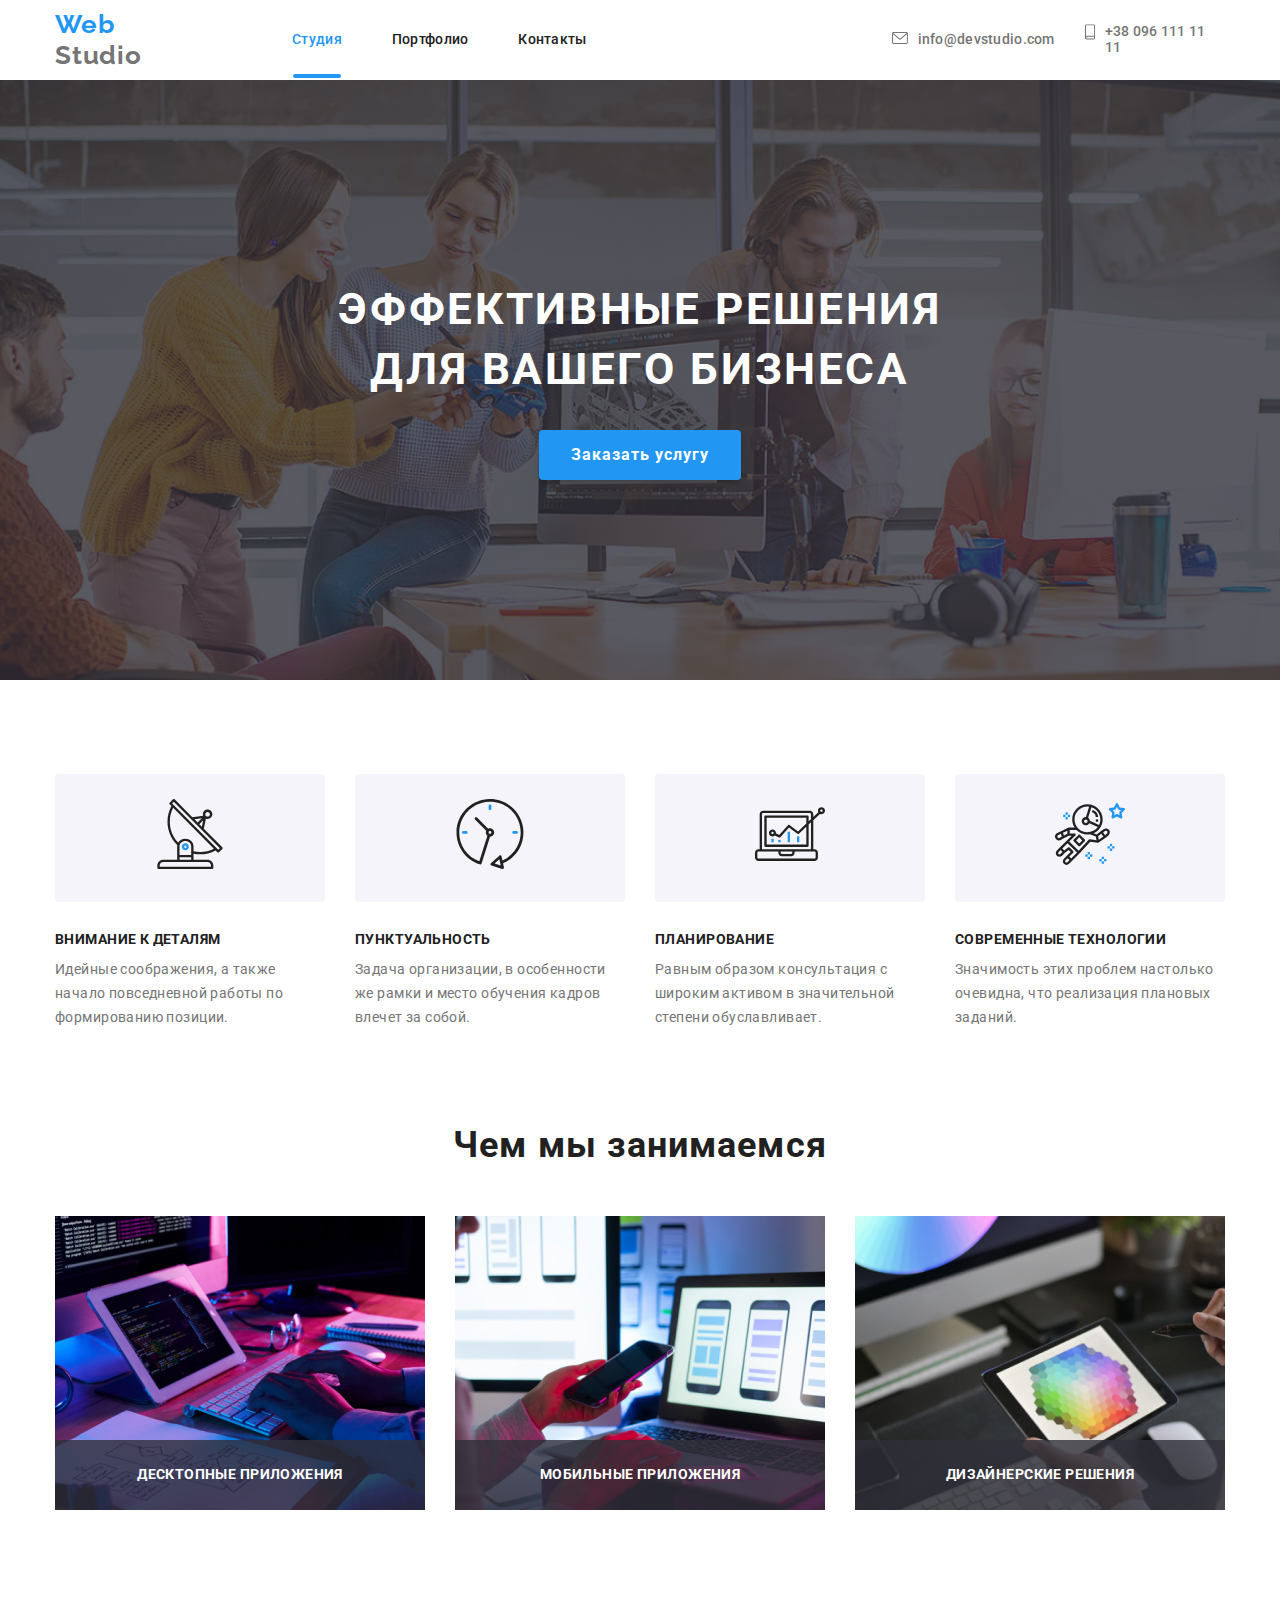
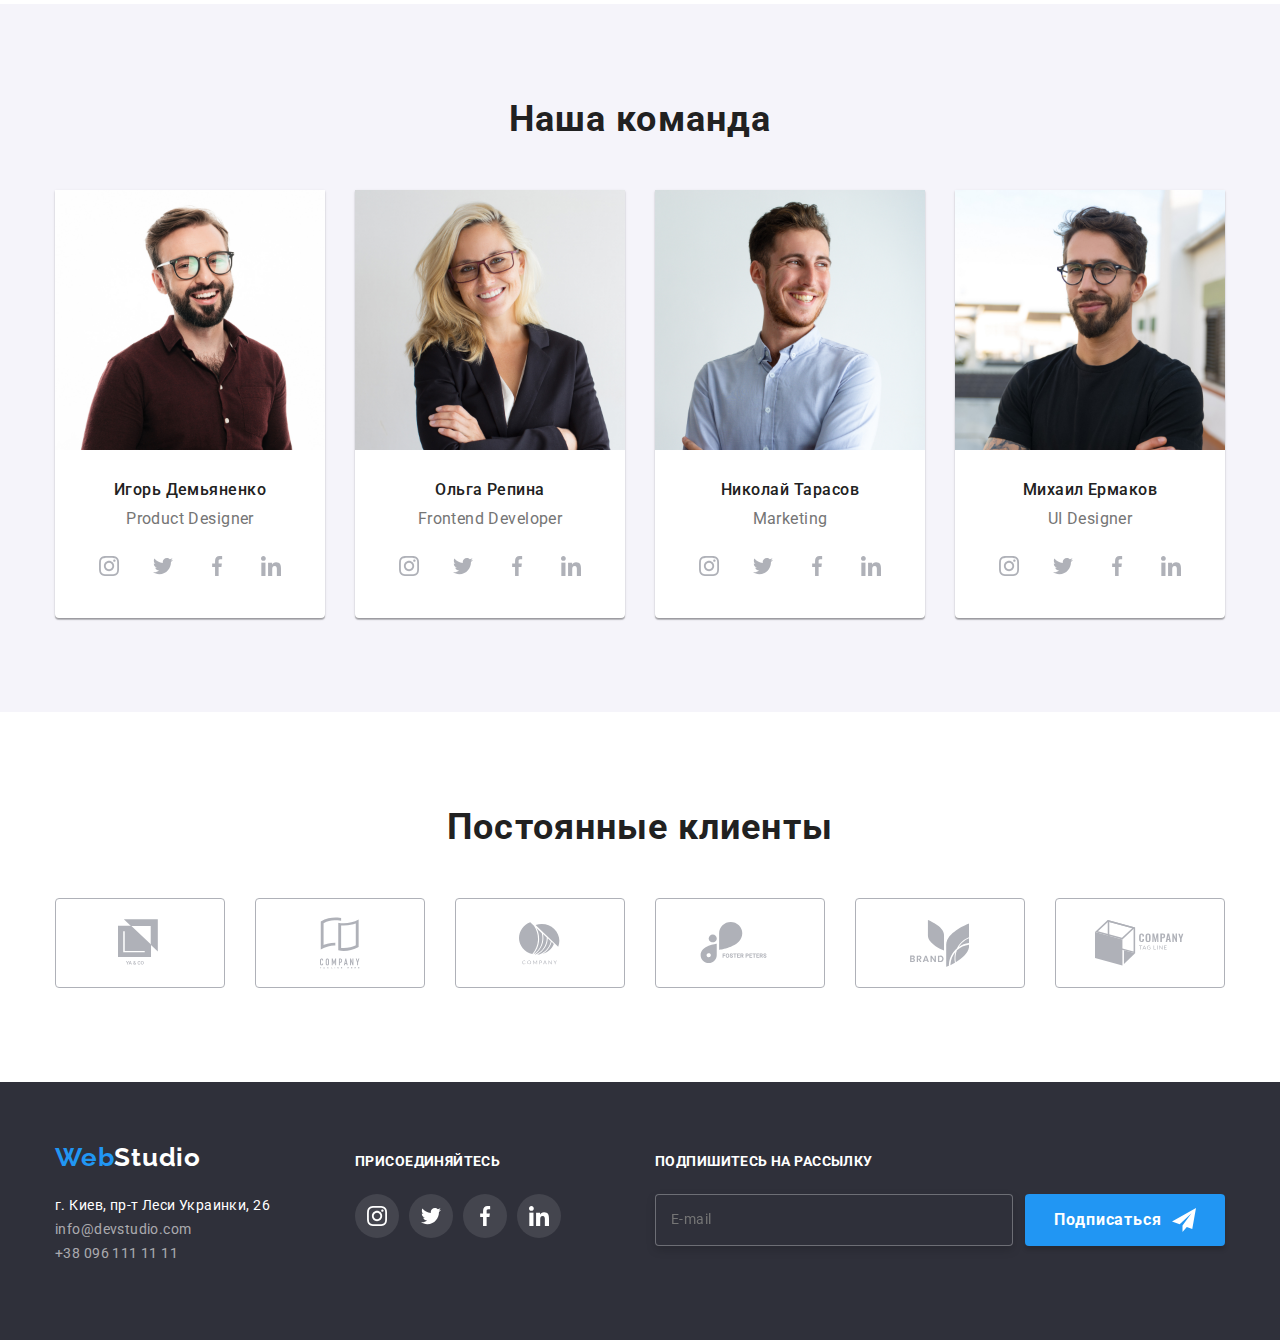
==== index.html @ d299225a "Добавляет файлы." ====
<!DOCTYPE html>
<html lang="en">
  <head>
    <meta charset="UTF-8" />
    <meta name="viewport" content="width=device-width, initial-scale=1.0" />
    <meta http-equiv="X-UA-Compatible" content="ie=edge" />
    <title>Web Studio</title>
    <link href="https://fonts.googleapis.com/css2?family=Raleway:wght@700&family=Roboto:wght@400;500;700;900&display=swap" rel="stylesheet" />
    <link rel="stylesheet" href="https://cdnjs.cloudflare.com/ajax/libs/modern-normalize/0.7.0/modern-normalize.min.css" />
    <link rel="stylesheet" href="./css/main.min.css" />
  </head>

  <body>
    <!-- Шапка сайта -->
    <header class="page-header">
      <div class="container">
        <div class="header">
         <nav class="navigation">
          <a class="logo" href="./index.html"><span class="logo-color">Web</span> Studio</a>
          <ul class="list nav">
            <li class="nav-item"><a href="./index.html" class="nav-link current">Студия</a></li>
            <li class="nav-item"><a href="./portfolio.html" class="nav-link">Портфолио</a></li>
            <li class="nav-item"><a href="#" class="nav-link">Контакты</a></li>
          </ul>
        </nav>
       
        <address class="adress-top">
        <ul class="list menu-contacts">
            <li class="contact-item">
              <a href="mailto:info@devstudio.com" class="email-link" aria-label="ссылка на почту">
                 <svg class="sprite-envelope" width="16" height="12">
                 <use href="./images/sprite_new.svg#icon-envelope_hover"></use>
                 </svg>
                info@devstudio.com
              </a>
            </li>

            <li class="contact-item">
              <a href="tel:+380961111111" class="phone-link" aria-label="телефон"> 
                 <svg class="sprite-smartphone" width="10" height="16">
                 <use href="./images/sprite_new.svg#icon-smartphone"></use>
                 </svg>
                +38 096 111 11 11</a>
            </li>
        </ul>
        </address>
        </div>
      </div>
    </header>

    <main>
    <section class="hero">
    <!-- our landmarks -->
     <div class="container hero-box">
      <div>
        <h1 class="hero-title">Эффективные решения <br />для вашего бизнеса</h1>
        
        <!--MODAL WINDOW-->
        <button class="button primary" data-modal-open>Заказать услугу</button>

      </div>
     </div>
    </section>

    <section>
      <div class="container">
        <div class="box principles">
          <h2 class="visually-hidden">Особенности</h2>
        <ul class="list list-box">
        <li class="item-box">
          <div class="cover" aria-label="внимание к деталям">            
            <svg class="sprite-antenna" width="70" height="70">
              <use href="./images/sprite_new.svg#icon-antenna1"></use>
            </svg>
          </div>
          <h3 class="principles-title">Внимание к деталям</h3>
          <p class="principles-text">Идейные соображения, а также начало повседневной работы по формированию позиции.</p>
        </li>
     
        <li class="item-box">
          <div class="cover" aria-label="пунктуальность">
            <svg class="sprite-clock" width="70" height="70">
              <use href="./images/sprite_new.svg#icon-clock1"></use>
            </svg>
          </div>
          <h3 class="principles-title">Пунктуальность</h3>
          <p class="principles-text">Задача организации, в особенности же рамки и место обучения кадров влечет за собой.</p>
        </li>
     
        <li class="item-box">
          <div class="cover" aria-label="планирование">
            <svg class="sprite-diagram" width="70" height="70">
              <use href="./images/sprite_new.svg#icon-diagram1"></use>
            </svg>
          </div>
          <h3 class="principles-title">Планирование</h3>
          <p class="principles-text">Равным образом консультация с широким активом в значительной степени обуславливает.</p>
        </li>
     
        <li class="priorities">
          <div class="cover" aria-label="технологии">
            <svg class="sprite-diagram" width="70" height="70">
              <use href="./images/sprite_new.svg#icon-astronaut1"></use>
            </svg>
          </div>
          <h3 class="principles-title">Современные технологии</h3>
          <p class="principles-text">Значимость этих проблем настолько очевидна, что реализация плановых заданий.</p>
        </li>
      </ul>
    </div>
      </div>
    </section>

    <!-- activity -->
    <section>
      <div class="container">
        <div class="box">
        <h2 class="section-title">Чем мы занимаемся</h2>
      <ul class="list list-box">
        <li class="activity-box">
          <img src="./images/desktop.jpg" width="370" alt="приложение"/>
          <div class="activity-text-box">
           <p class="activity-text">Десктопные приложения</p>
          </div>
        </li>
      
        <li class="activity-box">
          <img src="./images/mobile.jpg" width="370" alt="телефон"/>
          <div class="activity-text-box">
            <p class="activity-text">Мобильные приложения</p>
          </div>
        </li>
      
        <li class="activity-box">
          <img src="./images/monitor.jpg" width="370" alt="монитор"/>
          <div class="activity-text-box">
            <p class="activity-text">Дизайнерские решения</p>
          </div>
        </li>
      </ul>
      </div>
      </div>
      </section>
        
    <!-- our team -->
    <section class="teams">
      <div class="container">
        <div class="box">
        <h2 class="section-title">Наша команда</h2>
        <ul class="list list-box">
        <li class="item-box team-item">
          <img src="./images/ihor.jpg" width="270" alt="фото Игорь"/>
          <h3 class="team-name" lang="ru">Игорь Демьяненко</h3>
          <p class="team-position" lang="en">Product Designer</p>

        <ul class="list social-list">
            <li class="social-item">
              <a href="https://www.instagram.com/" target="_blank" rel="noopener noreferrer" aria-label="ссылка на instagram" class="social-link">
                <svg class="social-icon" width="20" height="20">
                  <use href="./images/sprite_new.svg#icon-instagram2"></use>
                </svg>
              </a>
            </li>

            <li class="social-item">
              <a href="https://twitter.com/" target="_blank" rel="noopener noreferrer" aria-label="ссылка на twitter" class="social-link">
                <svg class="social-icon" width="20" height="20">
                  <use href="./images/sprite_new.svg#icon-twitter1"></use>
                </svg>
              </a>
            </li>

            <li class="social-item">
              <a href="https://facebook.com/" target="_blank" rel="noopener noreferrer" aria-label="ссылка на facebook" class="social-link">
                <svg class="social-icon" width="20" height="20">
                  <use href="./images/sprite_new.svg#icon-facebook1"></use>
                </svg>
              </a>
            </li>

            <li class="social-item">
              <a href="https://www.linkedin.com" target="_blank" rel="noopener noreferrer" aria-label="ссылка на linkedin" class="social-link">
                <svg class="social-icon" width="20" height="20">
                  <use href="./images/sprite_new.svg#icon-linkedin1"></use>
                </svg>
                </a>
            </li>
        </ul>

        </li>
      
        <li class="item-box team-item">
          <img src="./images/olga.jpg" width="270" alt="фото Ольга"/>
          <h3 class="team-name" lang="ru">Ольга Репина</h3>
          <p class="team-position" lang="en">Frontend Developer</p>

          <ul class="list social-list">
            <li class="social-item">
              <a href="https://www.instagram.com/" target="_blank" rel="noopener noreferrer" aria-label="ссылка на instagram" class="social-link">
                <svg class="social-icon" width="20" height="20">
                  <use href="./images/sprite_new.svg#icon-instagram2"></use>
                </svg>
              </a>
            </li>

            <li class="social-item">
              <a href="https://twitter.com/" target="_blank" rel="noopener noreferrer" aria-label="ссылка на twitter" class="social-link">
                <svg class="social-icon" width="20" height="20">
                  <use href="./images/sprite_new.svg#icon-twitter1"></use>
                </svg>
              </a>
            </li>

            <li class="social-item">
              <a href="https://facebook.com/" target="_blank" rel="noopener noreferrer" aria-label="ссылка на facebook" class="social-link">
                <svg class="social-icon" width="20" height="20">
                  <use href="./images/sprite_new.svg#icon-facebook1"></use>
                </svg>
              </a>
            </li>

            <li class="social-item">
              <a href="https://www.linkedin.com" target="_blank" rel="noopener noreferrer" aria-label="ссылка на linkedin" class="social-link">
                <svg class="social-icon" width="20" height="20">
                  <use href="./images/sprite_new.svg#icon-linkedin1"></use>
                </svg>
                </a>
            </li>
        </ul>
        </li>
      
        <li class="item-box team-item">
          <img src="./images/nikola.jpg" width="270" alt="фото Николай"/>
          <h3 class="team-name" lang="ru">Николай Тарасов</h3>
          <p class="team-position" lang="en">Marketing</p>

          <ul class="list social-list">
            <li class="social-item">
              <a href="https://www.instagram.com/" target="_blank" rel="noopener noreferrer" aria-label="ссылка на instagram" class="social-link">
                <svg class="social-icon" width="20" height="20">
                  <use href="./images/sprite_new.svg#icon-instagram2"></use>
                </svg>
              </a>
            </li>

            <li class="social-item">
              <a href="https://twitter.com/" target="_blank" rel="noopener noreferrer" aria-label="ссылка на twitter" class="social-link">
                <svg class="social-icon" width="20" height="20">
                  <use href="./images/sprite_new.svg#icon-twitter1"></use>
                </svg>
              </a>
            </li>

            <li class="social-item">
              <a href="https://facebook.com/" target="_blank" rel="noopener noreferrer" aria-label="ссылка на facebook" class="social-link">
                <svg class="social-icon" width="20" height="20">
                  <use href="./images/sprite_new.svg#icon-facebook1"></use>
                </svg>
              </a>
            </li>

            <li class="social-item">
              <a href="https://www.linkedin.com" target="_blank" rel="noopener noreferrer" aria-label="ссылка на linkedin" class="social-link">
                <svg class="social-icon" width="20" height="20">
                  <use href="./images/sprite_new.svg#icon-linkedin1"></use>
                </svg>
                </a>
            </li>
        </ul>

        </li>

        <li class="item-box team-item">
          <img src="./images/mich.jpg" width="270" alt="фото Михаил"/>
          <h3 class="team-name" lang="ru">Михаил Ермаков</h3>
          <p class="team-position" lang="en">UI Designer</p>

          <ul class="list social-list">
            <li class="social-item">
              <a href="https://www.instagram.com/" target="_blank" rel="noopener noreferrer" aria-label="ссылка на instagram" class="social-link">
                <svg class="social-icon" width="20" height="20">
                  <use href="./images/sprite_new.svg#icon-instagram2"></use>
                </svg>
              </a>
            </li>

            <li class="social-item">
              <a href="https://twitter.com/" target="_blank" rel="noopener noreferrer" aria-label="ссылка на twitter" class="social-link">
                <svg class="social-icon" width="20" height="20">
                  <use href="./images/sprite_new.svg#icon-twitter1"></use>
                </svg>
              </a>
            </li>

            <li class="social-item">
              <a href="https://facebook.com/" target="_blank" rel="noopener noreferrer" aria-label="ссылка на facebook" class="social-link">
                <svg class="social-icon" width="20" height="20">
                  <use href="./images/sprite_new.svg#icon-facebook1"></use>
                </svg>
              </a>
            </li>

            <li class="social-item">
              <a href="https://www.linkedin.com" target="_blank" rel="noopener noreferrer" aria-label="ссылка на linkedin" class="social-link">
                <svg class="social-icon" width="20" height="20">
                  <use href="./images/sprite_new.svg#icon-linkedin1"></use>
                </svg>
                </a>
            </li>
        </ul>

        </li>
      </ul>
      </div>
      </div>
    </section>

    <!-- repeated customers -->
    <section>
      <div class="container">
        <div class="box">
          <h2 class="section-title">Постоянные клиенты</h2>
          <ul class="list section-customers">
            <li class="customers-item">
              <a href="#" class="customers-link" target="_blank" rel="noopener noreferrer" aria-label="ссылка на Логотип">
                <svg class="customers-icon" width="44" height="49">
                  <use href="./images/sprite_new.svg#icon-logo1"></use>
                </svg>
              </a>
            </li>
            <li class="customers-item">
              <a href="#" class="customers-link" target="_blank" rel="noopener noreferrer" aria-label="ссылка на Логотип">
                <svg class="customers-icon" width="40" height="52">
                  <use href="./images/sprite_new.svg#icon-logo2"></use>
                </svg>
              </a>
            </li>
            <li class="customers-item">
              <a href="#" class="customers-link" target="_blank" rel="noopener noreferrer" aria-label="ссылка на Логотип">
                <svg class="customers-icon" width="41" height="43">
                  <use href="./images/sprite_new.svg#icon-logo3"></use>
                </svg>
              </a>
            </li>
            <li class="customers-item">
              <a href="#"class="customers-link" target="_blank" rel="noopener noreferrer" aria-label="ссылка на Логотип">
                <svg class="customers-icon" width="80" height="42">
                  <use href="./images/sprite_new.svg#icon-logo4"></use>
                </svg>
              </a>
            </li>
            <li class="customers-item">
            <a href="#" class="customers-link" target="_blank" rel="noopener noreferrer" aria-label="ссылка на Логотип">
              <svg class="customers-icon" width="59" height="47">
                <use href="./images/sprite_new.svg#icon-logo5"></use>
              </svg>
            </a>
            </li>
            <li class="customers-item">
            <a href="#" class="customers-link" target="_blank" rel="noopener noreferrer" aria-label="ссылка на Логотип">
              <svg class="customers-icon" width="89" height="46">
                <use href="./images/sprite_new.svg#icon-logo6"></use>
              </svg>
            </a>
            </li>
      </ul>
      </div>
      </div>
    </section>
  </main>
  
    <footer class="page-footer">
        <div class="container footer-container">

          <div class="basement-one">
          <a href="./index.html">
            <p class="logo page-footer"><span class="logo-color">Web</span>Studio</p>
          </a>

          <address>
            <p class="address-text">
                г. Киев, пр-т Леси Украинки, 26<br />
                <a href="mailto:info@devstudio.com">info@devstudio.com</a><br />
                <a href="tel:+380961111111">+38 096 111 11 11</a>
            </p>
          </address>
          </div>

          <div class="basement-one">
          <b class="bold">Присоединяйтесь</b>
           <ul class="list footer-social">
           <li class="social-item">
            <a href="#" class="social-link footer-socials" target="_blank" rel="noopener noreferrer" aria-label="ссылка на instagram">
              <svg class="social-icon" width="20" height="20">
                <use href="./images/sprite_new.svg#icon-instagram2_footer"></use>
              </svg>
            </a>
           </li>
        <li class="social-item">
            <a href="#" class="social-link footer-socials" target="_blank" rel="noopener noreferrer" aria-label="ссылка на twitter">
              <svg class="social-icon" width="20" height="20">
                <use href="./images/sprite_new.svg#icon-twitter1_footer"></use>
              </svg>
            </a>
        </li>
        <li class="social-item">
            <a href="#" class="social-link footer-socials" target="_blank" rel="noopener noreferrer" aria-label="ссылка на facebook">
              <svg class="social-icon" width="20" height="20">
                <use href="./images/sprite_new.svg#icon-facebook1_footer"></use>
              </svg>
            </a>
        </li>
        <li class="social-item">
            <a href="#" class="social-link footer-socials" target="_blank" rel="noopener noreferrer" aria-label="ссылка на linkedin">
              <svg class="social-icon" width="20" height="20">
                <use href="./images/sprite_new.svg#icon-linkedin1_footer"></use>
              </svg>
            </a>
        </li>
      </ul>
        </div>

        <div class="basement-two">
            <b class="bold">Подпишитесь на рассылку</b>
            <form action="" class="footer-form">
            <input type="email" name="email" class="footer-input" placeholder="E-mail"/>

            <button type="submit" class="button primary footer-button">
              Подписаться
            </button>
          </form>
        </div>

    </div>
    </footer>

    <!--MODAL WINDOW-->
    <div class="backdrop is-hidden" data-modal>
      <div class="modal">
        <button type="" class="btn-close" data-modal-close>
          <svg class="close-icon" width="11" height="11">
            <use href="./images/sprite_new.svg#icon-close_cross"></use>
          </svg>
        </button>

        <b class="message">Оставьте свои данные, мы вам перезвоним</b>
        <form action="" class="form-box">
          <label class="form-field">
            <span class="form-label">Имя</span>
            <input type="text" class="input-box" name="name" />
              <svg class="form-icon" width="18" height="18">
                <use href="./images/sprite_new.svg#icon-person_black"></use>
              </svg>
          </label>

          <label class="form-field">
            <span class="form-label">Телефон</span>
            <input type="tel" class="input-box" name="tel" />
            <svg class="form-icon" width="18" height="18">
                <use href="./images/sprite_new.svg#icon-phone_black"></use>
              </svg>
          </label>

          <label class="form-field">
            <span class="form-label">Почта</span>
            <input type="email" class="input-box" name="email" />
              <svg class="form-icon" width="18" height="18">
                <use href="./images/sprite_new.svg#icon-email_black"></use>
              </svg>
          </label>

          <label class="form-field">
            <span class="form-label">Комментарий</span>
            <textarea name="comment" id="comment" placeholder="Введите текст" class="input-box comment" cols="30" rows="10"></textarea>
          </label>

          <label class="form-label">
            <input class="checkbox" type="checkbox" name="policy" value="policy" id="policy"/>
            <span class="checkbox-icon"></span>
            Соглашаюсь с рассылкой и принимаю
            <a href="#" class="contract">Условия договора</a>
          </label>

            <button type="submit" class="button primary btn-send">
              Отправить
            </button>

        </form>

      </div>
    </div>

    <script src="./modal.js"></script>

 </body>
</html>
---- css/main.min.css ----
*,*::before,*::after{-webkit-box-sizing:inherit;box-sizing:inherit}*{-webkit-box-sizing:border-box;box-sizing:border-box}body{font-family:Roboto,sans-serif;font-size:14px;line-height:1.714;letter-spacing:0.03em;color:#757575}a{text-decoration:none}h1,h2,h3,p{margin:0;padding:0}img{display:block}.container{width:1200px;padding-left:15px;padding-right:15px;margin-left:auto;margin-right:auto}.list{list-style:none;margin:0;padding:0}.box{padding-top:94px;padding-bottom:94px}.list-box{display:-webkit-box;display:-ms-flexbox;display:flex;-webkit-box-pack:center;-ms-flex-pack:center;justify-content:center}.item-box{width:calc((100% - 30px * 3) / 4);margin-right:30px}.item-box:last-child{margin-right:0}.section-title{margin:0;margin-bottom:50px;color:#212121;font-weight:700;font-size:36px;line-height:1.17;text-align:center;letter-spacing:0.03em}.visually-hidden{position:absolute !important;clip:rect(1px 1px 1px 1px);clip:rect(1px, 1px, 1px, 1px);padding:0 !important;border:0 !important;height:1px !important;width:1px !important;overflow:hidden}.logo{margin:0;color:#757575;font-family:Raleway,sans-serif;font-weight:700;font-size:26px;line-height:1.2;letter-spacing:0.03em}.logo-color{color:#2196F3}.header{display:-webkit-box;display:-ms-flexbox;display:flex;-webkit-box-align:center;-ms-flex-align:center;align-items:center;padding:24px 0;height:80px}.navigation{display:-webkit-box;display:-ms-flexbox;display:flex;margin-right:305px}.nav{display:-webkit-box;display:-ms-flexbox;display:flex;-webkit-box-align:center;-ms-flex-align:center;align-items:center;margin:0 0 0 85px}.nav-item{position:relative}.nav-item:not(:last-child){margin-right:50px}.contact-item:not(:last-child){margin-right:30px}.nav-link{color:#212121;font-family:Roboto,sans-serif;font-style:normal;font-weight:500;font-size:14px;line-height:1.14;letter-spacing:0.02em;-webkit-transition:color 250ms cubic-bezier(0.4, 0, 0.2, 1);transition:color 250ms cubic-bezier(0.4, 0, 0.2, 1)}.nav-link:hover,.nav-link:focus{color:#2196F3}.nav-link.current{color:#2196F3}.nav-link.current:after{content:"";display:block;height:4px;position:absolute;left:1px;right:1px;top:46px;background:#2196F3;border-radius:2px}.menu-contacts{display:-webkit-box;display:-ms-flexbox;display:flex;-webkit-box-align:center;-ms-flex-align:center;align-items:center}.email-link,.phone-link{display:-webkit-box;display:-ms-flexbox;display:flex;color:#757575;font-family:Roboto,sans-serif;font-style:normal;font-weight:500;font-size:14px;line-height:1.14;letter-spacing:0.02em;fill:#757575;-webkit-transition:color 250ms cubic-bezier(0.4, 0, 0.2, 1),fill 250ms cubic-bezier(0.4, 0, 0.2, 1);transition:color 250ms cubic-bezier(0.4, 0, 0.2, 1),fill 250ms cubic-bezier(0.4, 0, 0.2, 1)}.email-link:hover,.email-link:focus,.phone-link:hover,.phone-link:focus{color:#2196F3;fill:#2196F3}.sprite-envelope,.sprite-smartphone{margin-right:10px}.button.primary{display:inline-block;min-width:200px;padding-top:10px;padding-bottom:10px;padding-right:32px;padding-left:32px;background-color:#2196F3;border:none;-webkit-box-shadow:0px 4px 4px rgba(0,0,0,0.15);box-shadow:0px 4px 4px rgba(0,0,0,0.15);border-radius:4px;-webkit-transition:background-color 250ms cubic-bezier(0.4, 0, 0.2, 1);transition:background-color 250ms cubic-bezier(0.4, 0, 0.2, 1);color:#fff;font-family:Roboto,sans-serif;font-weight:700;font-size:16px;line-height:1.87;letter-spacing:0.06em;cursor:pointer}.button.primary:hover,.button.primary:focus{background-color:#188ce8;color:white-color}.button.footer-button{display:-webkit-inline-box;display:-ms-inline-flexbox;display:inline-flex;-webkit-box-align:center;-ms-flex-align:center;align-items:center;-webkit-box-pack:center;-ms-flex-pack:center;justify-content:center;padding-right:25px;padding-left:25px}.button.footer-button::after{content:"";width:24px;height:24px;margin-left:10px;background-image:url(../images/icon_send.svg);background-size:contain}.btn-list{display:-webkit-box;display:-ms-flexbox;display:flex;-webkit-box-pack:center;-ms-flex-pack:center;justify-content:center;margin-bottom:50px}.button.btn-portfolio{display:inline-block;min-width:73px;margin-right:8px;padding-top:6px;padding-bottom:6px;padding-right:22px;padding-left:22px;border-radius:4px;border:none;color:#212121;background-color:#F5F4FA;font-family:Roboto,sans-serif;font-weight:500;font-size:16px;line-height:1.62;cursor:pointer;-webkit-transition:background-color 250ms cubic-bezier(0.4, 0, 0.2, 1),color 250ms cubic-bezier(0.4, 0, 0.2, 1);transition:background-color 250ms cubic-bezier(0.4, 0, 0.2, 1),color 250ms cubic-bezier(0.4, 0, 0.2, 1)}.button.btn-portfolio:hover,.button.btn-portfolio:focus{color:#fff;background-color:#2196F3;-webkit-box-shadow:0px 3px 1px rgba(0,0,0,0.1),0px 1px 2px rgba(0,0,0,0.08),0px 2px 2px rgba(0,0,0,0.12);box-shadow:0px 3px 1px rgba(0,0,0,0.1),0px 1px 2px rgba(0,0,0,0.08),0px 2px 2px rgba(0,0,0,0.12);border:none}.btn-send{position:absolute;left:50%;bottom:0;-webkit-transform:translate(-50%, -80%);transform:translate(-50%, -80%)}.hero{max-width:1600px;min-height:600px;background-color:rgba(47,48,58,0.8);background-image:-webkit-gradient(linear, left top, right top, from(rgba(47,48,58,0.8)), to(rgba(47,48,58,0.8))),url(../images/header.jpg);background-image:linear-gradient(to right, rgba(47,48,58,0.8), rgba(47,48,58,0.8)),url(../images/header.jpg);background-position:center;background-size:cover;text-align:center}.hero-box{padding:200px}.hero-title{width:696px;height:120px;margin-top:0;margin-bottom:30px;margin-right:auto;margin-left:auto;font-weight:700;font-size:44px;color:#fff;line-height:1.36;text-align:center;letter-spacing:0.06em;text-transform:uppercase}.social-item:not(:last-child){margin-right:10px}.social-link{display:-webkit-inline-box;display:-ms-inline-flexbox;display:inline-flex;-webkit-box-pack:center;-ms-flex-pack:center;justify-content:center;-webkit-box-align:center;-ms-flex-align:center;align-items:center;width:44px;height:44px;border-radius:50%;fill:#afb1b8;-webkit-transition:background-color 250ms cubic-bezier(0.4, 0, 0.2, 1),fill 250ms cubic-bezier(0.4, 0, 0.2, 1);transition:background-color 250ms cubic-bezier(0.4, 0, 0.2, 1),fill 250ms cubic-bezier(0.4, 0, 0.2, 1)}.social-link:last-child{margin-right:0}.social-link:hover,.social-link:focus{fill:#fff;background-color:#2196F3}.box.principles{padding-bottom:0}.cover{padding:25px 100px;margin-bottom:30px;background-color:#F5F4FA;border-radius:4px}.principles-title{color:#212121;margin:0;margin-bottom:10px;font-size:14px;line-height:1.14;text-transform:uppercase;letter-spacing:0.03em}.principles-text{margin:0;font-size:14px;line-height:1.71;letter-spacing:0.03em}.activity-box{position:relative;width:calc((100% - 30px * 2) / 3);margin-right:30px}.activity-box:nth-child(3n){margin-right:0}.activity-text-box{position:absolute;width:100%;top:224px}.activity-text{margin-top:0px;margin-bottom:0px;padding-top:27px;padding-bottom:27px;color:#fff;background-color:rgba(47,48,58,0.8);font-weight:700;font-size:14px;line-height:1.14;text-align:center;text-transform:uppercase}.teams{background-color:#F5F4FA}.team-item{background:#fff;-webkit-box-shadow:0px 1px 3px rgba(0,0,0,0.12),0px 1px 1px rgba(0,0,0,0.14),0px 2px 1px rgba(0,0,0,0.2);box-shadow:0px 1px 3px rgba(0,0,0,0.12),0px 1px 1px rgba(0,0,0,0.14),0px 2px 1px rgba(0,0,0,0.2);border-radius:0px 0px 4px 4px;padding-bottom:30px}.team-name{margin-top:30px;margin-bottom:0;color:#212121;font-weight:500;font-size:16px;line-height:1.2;text-align:center;letter-spacing:0.03em}.team-position{margin-top:10px;margin-bottom:0;font-size:16px;line-height:1.2;text-align:center}.social-list{display:-webkit-box;display:-ms-flexbox;display:flex;-webkit-box-pack:center;-ms-flex-pack:center;justify-content:center;height:44px;margin-top:16px}.section-customers{display:-webkit-box;display:-ms-flexbox;display:flex}.customers-item{width:calc((100% - 30px * 5) / 6);margin-right:30px}.customers-item:last-child{margin-right:0}.customers-link{display:-webkit-box;display:-ms-flexbox;display:flex;-webkit-box-pack:center;-ms-flex-pack:center;justify-content:center;-webkit-box-align:center;-ms-flex-align:center;align-items:center;width:170px;height:90px;border:1px solid #afb1b8;-webkit-box-sizing:border-box;box-sizing:border-box;border-radius:4px;fill:#afb1b8;-webkit-transition:border-color 250ms cubic-bezier(0.4, 0, 0.2, 1);transition:border-color 250ms cubic-bezier(0.4, 0, 0.2, 1)}.customers-link:hover,.customers-link:focus{border-color:#2196F3}.customers-icon{fill:#afb1b8;-webkit-transition:fill 250ms cubic-bezier(0.4, 0, 0.2, 1);transition:fill 250ms cubic-bezier(0.4, 0, 0.2, 1)}.customers-link:hover .customers-icon,.customers-link:focus .customers-icon{fill:#2196F3}.page-footer{color:#fff;background-color:#2F303A}.footer-container{display:-webkit-box;display:-ms-flexbox;display:flex}.basement-one{width:calc((100% - (30px + 15px)) / 4);padding-top:60px;padding-bottom:60px;margin-right:30px}.logo.page-footer{color:#fff;margin-top:0;margin-bottom:20px}.address-text{font-family:Roboto,sans-serif;font-style:normal;font-size:14px;line-height:1.71;letter-spacing:0.03em}.address-text a{color:rgba(255,255,255,0.6);-webkit-transition:color 250ms cubic-bezier(0.4, 0, 0.2, 1);transition:color 250ms cubic-bezier(0.4, 0, 0.2, 1)}.address-text a:hover,.address-text a:focus{color:#2196F3}.basement-two{width:calc((100% - 15px) / 2);padding-top:60px;padding-bottom:94px}.bold{display:inline-block;margin-top:12px;font-weight:700;font-size:14px;line-height:1.14;text-transform:uppercase}.footer-social{display:-webkit-box;display:-ms-flexbox;display:flex;margin-top:20px}.footer-socials{background-color:rgba(255,255,255,0.1);fill:#fff}.footer-form{display:block;display:-webkit-box;display:-ms-flexbox;display:flex;margin-top:20px}.footer-input{width:358px;margin-right:12px;padding:16px 15px;background-color:#2F303A;border:1px solid rgba(255,255,255,0.3);-webkit-box-sizing:border-box;box-sizing:border-box;-webkit-filter:drop-shadow(0px 4px 4px rgba(0,0,0,0.15));filter:drop-shadow(0px 4px 4px rgba(0,0,0,0.15));border-radius:4px;outline:none;line-height:1.25;letter-spacing:0.03em;color:rgba(255,255,255,0.6);-webkit-transition:border-color 250ms cubic-bezier(0.4, 0, 0.2, 1);transition:border-color 250ms cubic-bezier(0.4, 0, 0.2, 1)}.footer-input:focus{border-color:#fff;color:#757575;background-color:#2F303A}.backdrop{position:fixed;top:0;left:0;width:100%;height:100%;background:rgba(0,0,0,0.2);-webkit-transition:opacity 250ms cubic-bezier(0.4, 0, 0.2, 1);transition:opacity 250ms cubic-bezier(0.4, 0, 0.2, 1)}.backdrop.is-hidden{opacity:0;pointer-events:none}.modal{position:absolute;top:50%;left:50%;-webkit-transform:translate(-50%, -50%);transform:translate(-50%, -50%);min-width:528px;min-height:581px;padding:40px;background-color:#fff;-webkit-box-shadow:0px 1px 3px rgba(0,0,0,0.12),0px 1px 1px rgba(0,0,0,0.14),0px 2px 1px rgba(0,0,0,0.2);box-shadow:0px 1px 3px rgba(0,0,0,0.12),0px 1px 1px rgba(0,0,0,0.14),0px 2px 1px rgba(0,0,0,0.2);border-radius:4px}.modal .btn-close{position:absolute;top:8px;right:8px;width:30px;height:30px;padding:0;padding-top:5px;-webkit-box-sizing:border-box;box-sizing:border-box;background:#fff;border:1px solid rgba(0,0,0,0.1);border-radius:50%}.close-icon{fill:#000;-webkit-transition:fill 250ms cubic-bezier(0.4, 0, 0.2, 1);transition:fill 250ms cubic-bezier(0.4, 0, 0.2, 1)}.close-icon:hover,.close-icon:focus{fill:#2196F3}.message{display:block;margin-bottom:12px;font-weight:bold;font-size:20px;line-height:1.15;text-align:center;letter-spacing:0.03em;color:#212121}.form-box{width:448px;font-size:12px;line-height:1.16;letter-spacing:0.01em;color:#757575}.form-field{position:relative;display:-webkit-box;display:-ms-flexbox;display:flex;-webkit-box-orient:vertical;-webkit-box-direction:normal;-ms-flex-direction:column;flex-direction:column;width:100%;margin-bottom:10px}.form-label{margin-bottom:4px}.input-box{padding:11px;padding-left:40px;border:1px solid rgba(33,33,33,0.2);border-radius:4px;line-height:1.16;color:#212121;-webkit-transition:outline-color 250ms cubic-bezier(0.4, 0, 0.2, 1);transition:outline-color 250ms cubic-bezier(0.4, 0, 0.2, 1)}.input-box:focus{outline-color:#2196F3}.input-box.comment{height:120px;margin-bottom:20px;resize:none;padding:16px;letter-spacing:0.01em;color:#212121}.form-icon{position:absolute;display:inline-block;top:50%;left:12px;-webkit-transition:fill 250ms cubic-bezier(0.4, 0, 0.2, 1);transition:fill 250ms cubic-bezier(0.4, 0, 0.2, 1)}.input-box:focus ~ .form-icon{fill:#2196F3}.checkbox{position:absolute;width:1px;height:1px;margin:-1px;border:0;padding:0;clip:rect(0 0 0 0);overflow:hidden}.checkbox-icon{display:inline-block;width:16px;height:15px;margin-right:7px;border:2px solid #212121;border-radius:4px;background-color:rgba(255,255,255,0);-webkit-transition-property:border, background-color;transition-property:border, background-color;-webkit-transition-duration:250ms;transition-duration:250ms;-webkit-transition-timing-function:cubic-bezier(0.4, 0, 0.2, 1);transition-timing-function:cubic-bezier(0.4, 0, 0.2, 1)}.checkbox:checked+.checkbox-icon{background-color:#2196F3;background-image:url("../images/checkbox_vector.svg");background-position:center;background-size:contain;background-repeat:no-repeat;background-origin:border-box;border-color:accent-color}.checkbox:focus ~ .checkbox-icon{border-color:#2196F3}.contract{color:#2196F3;text-decoration:underline}.btn-send{position:absolute;left:50%;bottom:0;-webkit-transform:translate(-50%, -80%);transform:translate(-50%, -80%)}
/*# sourceMappingURL=main.min.css.map */
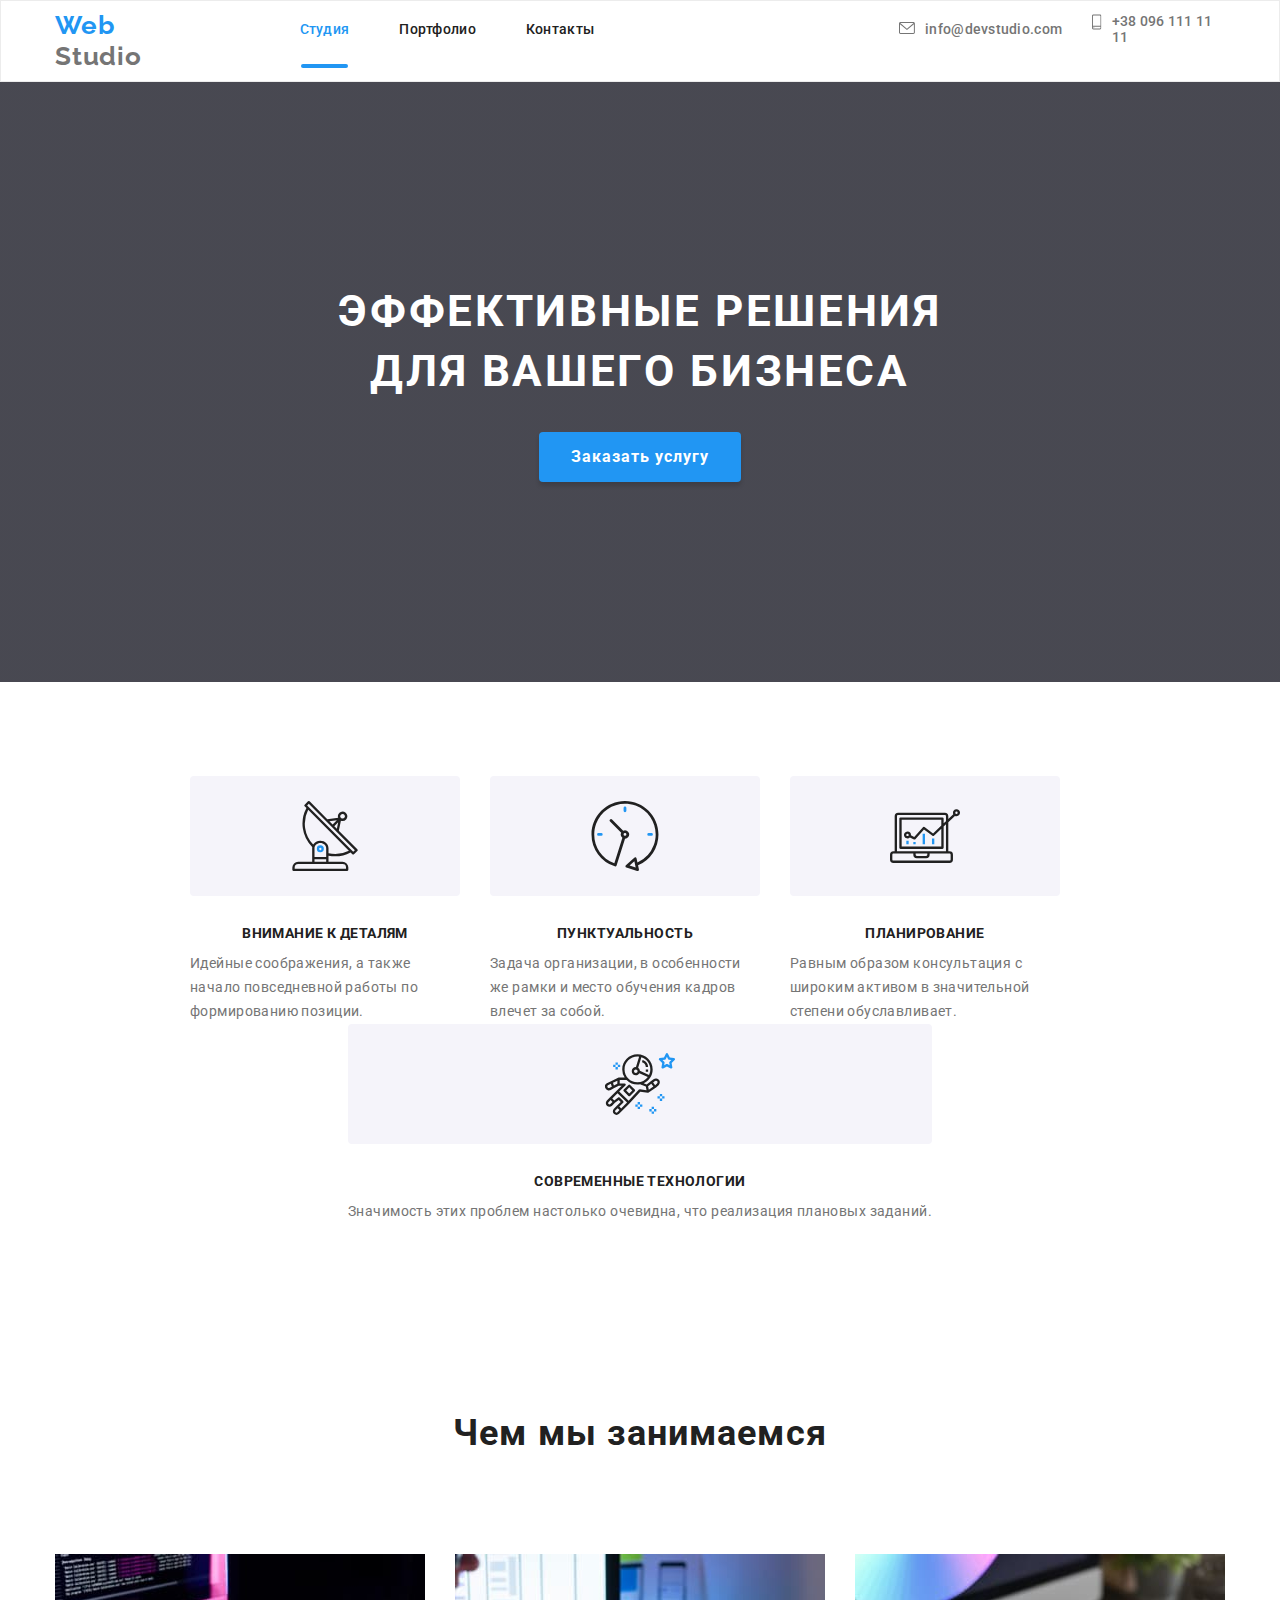
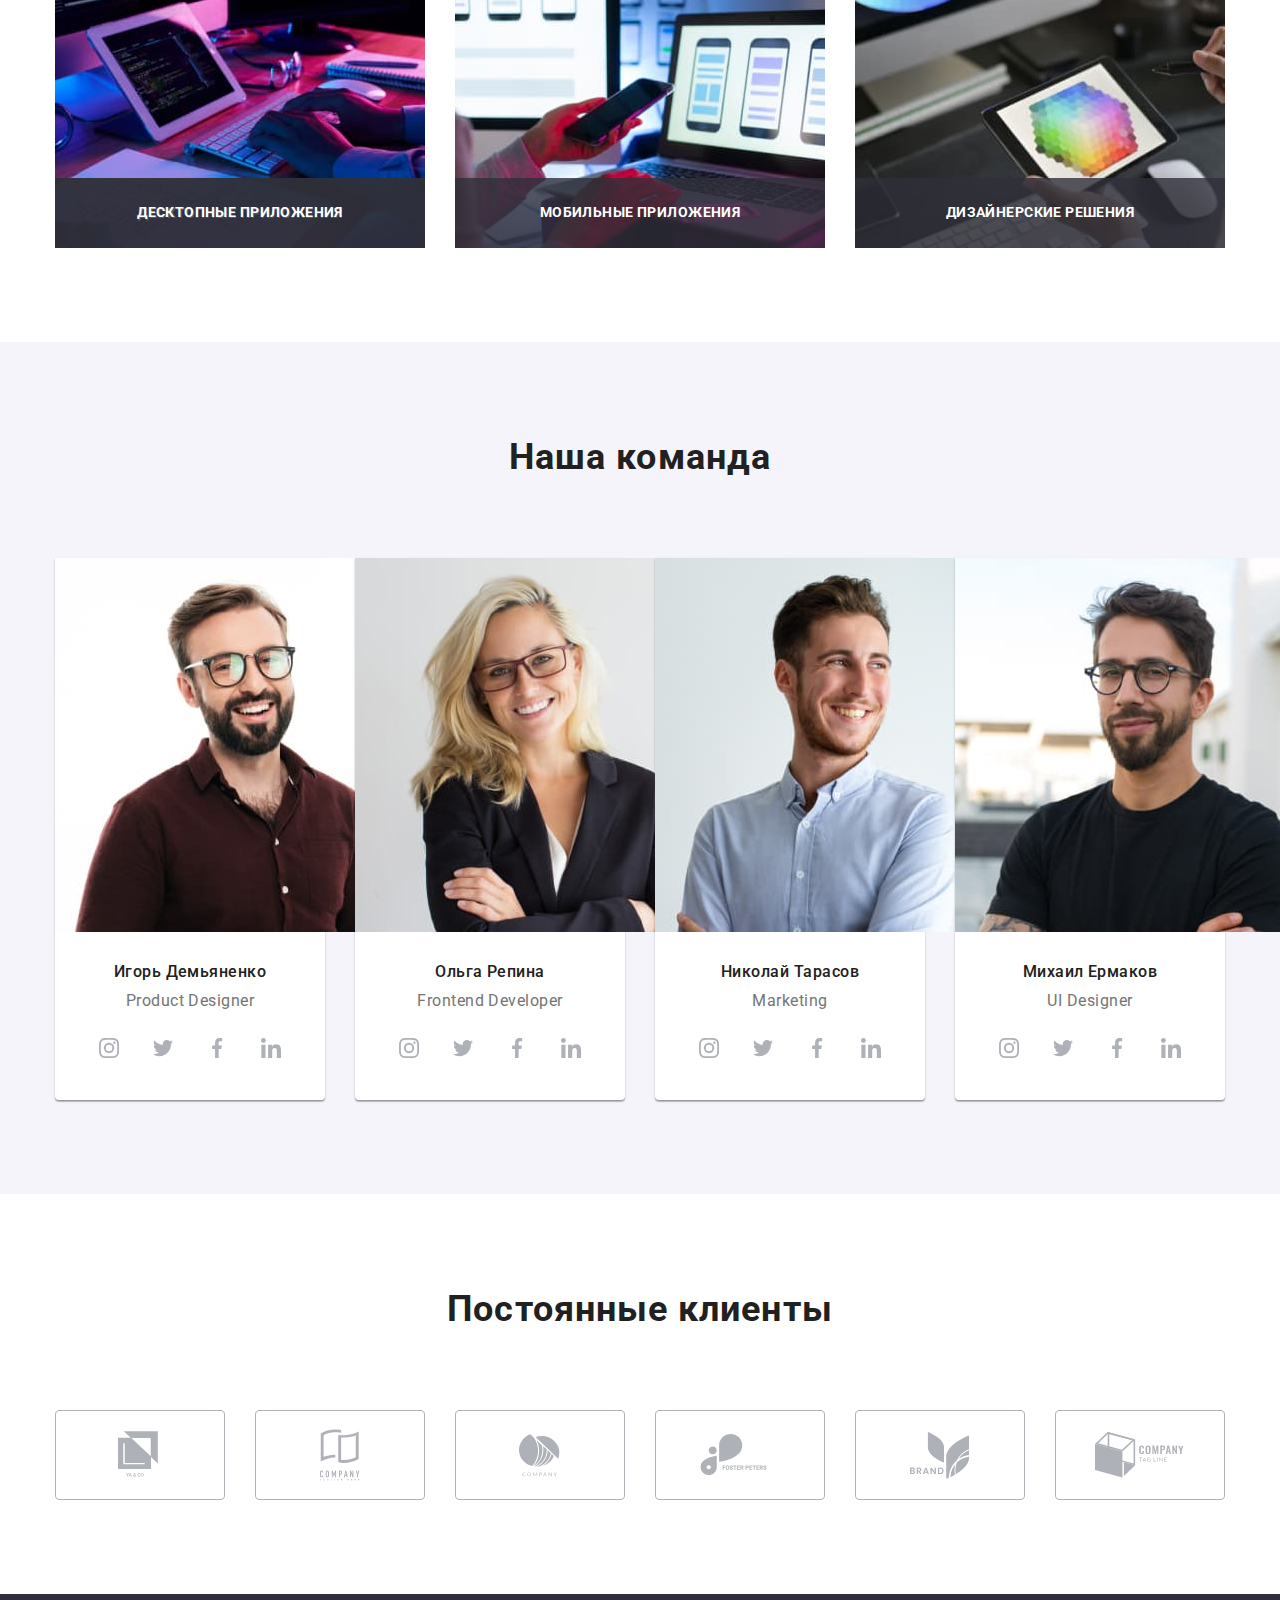
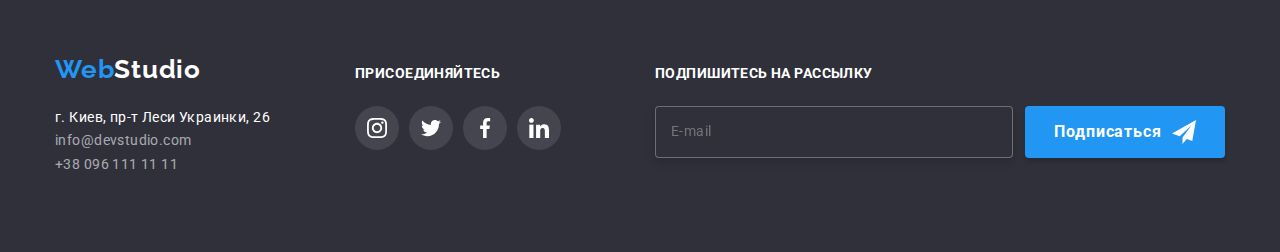
==== commit e0078c7e: "Добавляет адаптивную верстку." ====
--- a/index.html
+++ b/index.html
@@ -17,34 +17,57 @@
         <div class="header">
          <nav class="navigation">
           <a class="logo" href="./index.html"><span class="logo-color">Web</span> Studio</a>
-          <ul class="list nav">
-            <li class="nav-item"><a href="./index.html" class="nav-link current">Студия</a></li>
-            <li class="nav-item"><a href="./portfolio.html" class="nav-link">Портфолио</a></li>
-            <li class="nav-item"><a href="#" class="nav-link">Контакты</a></li>
-          </ul>
+          
+          <button
+              type="button"
+              class="menu-btn"
+              aria-label="переключатель мобильного меню"
+              aria-controls="menu-container"
+              aria-expanded="false"
+              data-menu-button
+            >
+            <svg width="40" height="40" class="close-icon">
+              <use
+                class="icon-cross"
+                href="./images/images_new/sprite-icon.svg#close_40px"
+              ></use>
+              <use
+                class="icon-menu"
+                href="./images/images_new/sprite-icon.svg#menu_40px"
+              ></use>
+            </svg>
+            </button>
+
+            <div class="menu-container" id="menu-container" data-menu>
+
+              <ul class="list nav">
+                <li class="nav-item"><a href="./index.html" class="nav-link current">Студия</a></li>
+                <li class="nav-item"><a href="./portfolio.html" class="nav-link">Портфолио</a></li>
+                <li class="nav-item"><a href="#" class="nav-link">Контакты</a></li>
+              </ul>
+               
+        
+              <ul class="list menu-contacts">
+                <li class="contact-item">
+                  <a href="mailto:info@devstudio.com" class="link-contact" aria-label="ссылка на почту">
+                    <svg class="sprite-envelope" width="16" height="12">
+                    <use href="./images/images_new/sprite-icon.svg#envelope"></use>
+                    </svg>
+                    info@devstudio.com
+                  </a>
+                </li>
+
+                <li class="contact-item">
+                  <a href="tel:+380961111111" class="link-contact" aria-label="телефон"> 
+                    <svg class="sprite-smartphone" width="10" height="16">
+                    <use href="./images/images_new/sprite-icon.svg#smartphone"></use>
+                    </svg>
+                    +38 096 111 11 11</a>
+                </li>
+              </ul>
+            </div>
         </nav>
-       
-        <address class="adress-top">
-        <ul class="list menu-contacts">
-            <li class="contact-item">
-              <a href="mailto:info@devstudio.com" class="email-link" aria-label="ссылка на почту">
-                 <svg class="sprite-envelope" width="16" height="12">
-                 <use href="./images/sprite_new.svg#icon-envelope_hover"></use>
-                 </svg>
-                info@devstudio.com
-              </a>
-            </li>
-
-            <li class="contact-item">
-              <a href="tel:+380961111111" class="phone-link" aria-label="телефон"> 
-                 <svg class="sprite-smartphone" width="10" height="16">
-                 <use href="./images/sprite_new.svg#icon-smartphone"></use>
-                 </svg>
-                +38 096 111 11 11</a>
-            </li>
-        </ul>
-        </address>
-        </div>
+       </div>
       </div>
     </header>
 
@@ -69,8 +92,8 @@
         <ul class="list list-box">
         <li class="item-box">
           <div class="cover" aria-label="внимание к деталям">            
-            <svg class="sprite-antenna" width="70" height="70">
-              <use href="./images/sprite_new.svg#icon-antenna1"></use>
+            <svg class="principles-icon" width="70" height="70">
+              <use href="./images/images_new/sprite-icon.svg#antenna"></use>
             </svg>
           </div>
           <h3 class="principles-title">Внимание к деталям</h3>
@@ -79,8 +102,8 @@
      
         <li class="item-box">
           <div class="cover" aria-label="пунктуальность">
-            <svg class="sprite-clock" width="70" height="70">
-              <use href="./images/sprite_new.svg#icon-clock1"></use>
+            <svg class="principles-icon" width="70" height="70">
+              <use href="./images/images_new/sprite-icon.svg#clock"></use>
             </svg>
           </div>
           <h3 class="principles-title">Пунктуальность</h3>
@@ -89,8 +112,8 @@
      
         <li class="item-box">
           <div class="cover" aria-label="планирование">
-            <svg class="sprite-diagram" width="70" height="70">
-              <use href="./images/sprite_new.svg#icon-diagram1"></use>
+            <svg class="principles-icon" width="70" height="70">
+              <use href="./images/images_new/sprite-icon.svg#diagram"></use>
             </svg>
           </div>
           <h3 class="principles-title">Планирование</h3>
@@ -99,8 +122,8 @@
      
         <li class="priorities">
           <div class="cover" aria-label="технологии">
-            <svg class="sprite-diagram" width="70" height="70">
-              <use href="./images/sprite_new.svg#icon-astronaut1"></use>
+            <svg class="principles-icon" width="70" height="70">
+              <use href="./images/images_new/sprite-icon.svg#astronaut"></use>
             </svg>
           </div>
           <h3 class="principles-title">Современные технологии</h3>
@@ -113,26 +136,44 @@
 
     <!-- activity -->
     <section>
-      <div class="container">
+      <div class="container activities">
         <div class="box">
         <h2 class="section-title">Чем мы занимаемся</h2>
       <ul class="list list-box">
         <li class="activity-box">
-          <img src="./images/desktop.jpg" width="370" alt="приложение"/>
+          <img
+                  src="./images/images_new/activity/leptop.jpg"
+                  srcset="./images/images_new/activity/leptop@2x.jpg 2x"
+                  alt="приложение"
+                  width="370"
+                  height="294"
+           />
           <div class="activity-text-box">
            <p class="activity-text">Десктопные приложения</p>
           </div>
         </li>
       
         <li class="activity-box">
-          <img src="./images/mobile.jpg" width="370" alt="телефон"/>
+          <img
+                  src="./images/images_new/activity/mobile.jpg"
+                  srcset="./images/images_new/activity/mobile@2x.jpg 2x"
+                  alt="телефон"
+                  width="370"
+                  height="294"
+                />
           <div class="activity-text-box">
             <p class="activity-text">Мобильные приложения</p>
           </div>
         </li>
       
         <li class="activity-box">
-          <img src="./images/monitor.jpg" width="370" alt="монитор"/>
+          <img
+          src="./images/images_new/activity/design.jpg"
+          srcset="./images/images_new/activity/design@2x.jpg 2x"
+          alt="монитор"
+          width="370"
+          height="294"
+        />
           <div class="activity-text-box">
             <p class="activity-text">Дизайнерские решения</p>
           </div>
@@ -142,6 +183,7 @@
       </div>
       </section>
         
+
     <!-- our team -->
     <section class="teams">
       <div class="container">
@@ -149,15 +191,41 @@
         <h2 class="section-title">Наша команда</h2>
         <ul class="list list-box">
         <li class="item-box team-item">
-          <img src="./images/ihor.jpg" width="270" alt="фото Игорь"/>
+          <picture>
+            <source
+              srcset="
+                ./images/images_new/team/team-phone-igor.jpg 1x,
+                ./images/images_new/team/team-phone-igor@2x.jpg 2x
+              "
+              media="(max-width: 767px)"
+            />
+            <source
+              srcset="
+                ./images/images_new/team/team-tablet-igor.jpg 1x,
+                ./images/images_new/team/team-tablet-igor@2x.jpg 2x
+              "
+              media="(min-width: 768px)"
+            />
+            <source
+              srcset="
+                ./images/images_new/team/team-desktop-igor.jpg 1x,
+                ./images/images_new/team/team-desktop-igor@2x.jpg 2x
+              "
+              media="(min-width: 1200px)"
+            />
+            <img
+              src="./images/images_new/team/team-desktop-igor.jpg"
+              alt="фото продукт дизайнера"
+            />
+           </picture>
           <h3 class="team-name" lang="ru">Игорь Демьяненко</h3>
           <p class="team-position" lang="en">Product Designer</p>
 
-        <ul class="list social-list">
+          <ul class="list social-list">
             <li class="social-item">
               <a href="https://www.instagram.com/" target="_blank" rel="noopener noreferrer" aria-label="ссылка на instagram" class="social-link">
                 <svg class="social-icon" width="20" height="20">
-                  <use href="./images/sprite_new.svg#icon-instagram2"></use>
+                  <use href="./images/images_new/sprite-icon.svg#instagram"></use>
                 </svg>
               </a>
             </li>
@@ -165,7 +233,7 @@
             <li class="social-item">
               <a href="https://twitter.com/" target="_blank" rel="noopener noreferrer" aria-label="ссылка на twitter" class="social-link">
                 <svg class="social-icon" width="20" height="20">
-                  <use href="./images/sprite_new.svg#icon-twitter1"></use>
+                  <use href="./images/images_new/sprite-icon.svg#twitter"></use>
                 </svg>
               </a>
             </li>
@@ -173,7 +241,7 @@
             <li class="social-item">
               <a href="https://facebook.com/" target="_blank" rel="noopener noreferrer" aria-label="ссылка на facebook" class="social-link">
                 <svg class="social-icon" width="20" height="20">
-                  <use href="./images/sprite_new.svg#icon-facebook1"></use>
+                  <use href="./images/images_new/sprite-icon.svg#facebook"></use>
                 </svg>
               </a>
             </li>
@@ -181,7 +249,7 @@
             <li class="social-item">
               <a href="https://www.linkedin.com" target="_blank" rel="noopener noreferrer" aria-label="ссылка на linkedin" class="social-link">
                 <svg class="social-icon" width="20" height="20">
-                  <use href="./images/sprite_new.svg#icon-linkedin1"></use>
+                  <use href="./images/images_new/sprite-icon.svg#linkedin"></use>
                 </svg>
                 </a>
             </li>
@@ -190,7 +258,33 @@
         </li>
       
         <li class="item-box team-item">
-          <img src="./images/olga.jpg" width="270" alt="фото Ольга"/>
+          <picture>
+            <source
+              srcset="
+                ./images/images_new/team/team-phone-olga.jpg 1x,
+                ./images/images_new/team/team-phone-olga@2x.jpg 2x
+              "
+              media="(max-width: 767px)"
+            />
+            <source
+              srcset="
+                ./images/images_new/team/team-tablet-olga.jpg 1x,
+                ./images/images_new/team/team-tablet-olga@2x.jpg 2x
+              "
+              media="(min-width: 768px)"
+            />
+            <source
+              srcset="
+                ./images/images_new/team/team-desktop-olga.jpg 1x,
+                ./images/images_new/team/team-desktop-olga@2x.jpg 2x
+              "
+              media="(min-width: 1200px)"
+            />
+            <img
+              src="./images/images_new/team/team-desktop-olga.jpg"
+              alt="фото Ольга"
+            />
+            </picture>
           <h3 class="team-name" lang="ru">Ольга Репина</h3>
           <p class="team-position" lang="en">Frontend Developer</p>
 
@@ -198,7 +292,7 @@
             <li class="social-item">
               <a href="https://www.instagram.com/" target="_blank" rel="noopener noreferrer" aria-label="ссылка на instagram" class="social-link">
                 <svg class="social-icon" width="20" height="20">
-                  <use href="./images/sprite_new.svg#icon-instagram2"></use>
+                  <use href="./images/images_new/sprite-icon.svg#instagram"></use>
                 </svg>
               </a>
             </li>
@@ -206,7 +300,7 @@
             <li class="social-item">
               <a href="https://twitter.com/" target="_blank" rel="noopener noreferrer" aria-label="ссылка на twitter" class="social-link">
                 <svg class="social-icon" width="20" height="20">
-                  <use href="./images/sprite_new.svg#icon-twitter1"></use>
+                  <use href="./images/images_new/sprite-icon.svg#twitter"></use>
                 </svg>
               </a>
             </li>
@@ -214,7 +308,7 @@
             <li class="social-item">
               <a href="https://facebook.com/" target="_blank" rel="noopener noreferrer" aria-label="ссылка на facebook" class="social-link">
                 <svg class="social-icon" width="20" height="20">
-                  <use href="./images/sprite_new.svg#icon-facebook1"></use>
+                  <use href="./images/images_new/sprite-icon.svg#facebook"></use>
                 </svg>
               </a>
             </li>
@@ -222,7 +316,7 @@
             <li class="social-item">
               <a href="https://www.linkedin.com" target="_blank" rel="noopener noreferrer" aria-label="ссылка на linkedin" class="social-link">
                 <svg class="social-icon" width="20" height="20">
-                  <use href="./images/sprite_new.svg#icon-linkedin1"></use>
+                  <use href="./images/images_new/sprite-icon.svg#linkedin"></use>
                 </svg>
                 </a>
             </li>
@@ -230,7 +324,33 @@
         </li>
       
         <li class="item-box team-item">
-          <img src="./images/nikola.jpg" width="270" alt="фото Николай"/>
+          <picture>
+            <source
+              srcset="
+                ./images/images_new/team/team-phone-nikolay.jpg 1x,
+                ./images/images_new/team/team-phone-nikolay@2x.jpg 2x
+              "
+              media="(max-width: 767px)"
+            />
+            <source
+              srcset="
+                ./images/images_new/team/team-tablet-nikolay.jpg 1x,
+                ./images/images_new/team/team-tablet-nikolay@2x.jpg 2x
+              "
+              media="(min-width: 768px)"
+            />
+            <source
+              srcset="
+                ./images/images_new/team/team-desktop-nikolay.jpg 1x,
+                ./images/images_new/team/team-desktop-nikolay@2x.jpg 2x
+              "
+              media="(min-width: 1200px)"
+            />
+            <img
+              src="./images/images_new/team/team-desktop-nikolay.jpg"
+              alt="фото Николай"
+            />
+          </picture>
           <h3 class="team-name" lang="ru">Николай Тарасов</h3>
           <p class="team-position" lang="en">Marketing</p>
 
@@ -238,7 +358,7 @@
             <li class="social-item">
               <a href="https://www.instagram.com/" target="_blank" rel="noopener noreferrer" aria-label="ссылка на instagram" class="social-link">
                 <svg class="social-icon" width="20" height="20">
-                  <use href="./images/sprite_new.svg#icon-instagram2"></use>
+                  <use href="./images/images_new/sprite-icon.svg#instagram"></use>
                 </svg>
               </a>
             </li>
@@ -246,7 +366,7 @@
             <li class="social-item">
               <a href="https://twitter.com/" target="_blank" rel="noopener noreferrer" aria-label="ссылка на twitter" class="social-link">
                 <svg class="social-icon" width="20" height="20">
-                  <use href="./images/sprite_new.svg#icon-twitter1"></use>
+                  <use href="./images/images_new/sprite-icon.svg#twitter"></use>
                 </svg>
               </a>
             </li>
@@ -254,7 +374,7 @@
             <li class="social-item">
               <a href="https://facebook.com/" target="_blank" rel="noopener noreferrer" aria-label="ссылка на facebook" class="social-link">
                 <svg class="social-icon" width="20" height="20">
-                  <use href="./images/sprite_new.svg#icon-facebook1"></use>
+                  <use href="./images/images_new/sprite-icon.svg#facebook"></use>
                 </svg>
               </a>
             </li>
@@ -262,7 +382,7 @@
             <li class="social-item">
               <a href="https://www.linkedin.com" target="_blank" rel="noopener noreferrer" aria-label="ссылка на linkedin" class="social-link">
                 <svg class="social-icon" width="20" height="20">
-                  <use href="./images/sprite_new.svg#icon-linkedin1"></use>
+                  <use href="./images/images_new/sprite-icon.svg#linkedin"></use>
                 </svg>
                 </a>
             </li>
@@ -271,7 +391,33 @@
         </li>
 
         <li class="item-box team-item">
-          <img src="./images/mich.jpg" width="270" alt="фото Михаил"/>
+          <picture>
+            <source
+              srcset="
+                ./images/images_new/team/team-phone-mikhail.jpg 1x,
+                ./images/images_new/team/team-phone-mikhail@2x.jpg 2x
+              "
+              media="(max-width: 767px)"
+            />
+            <source
+              srcset="
+                ./images/images_new/team/team-tablet-mikhail.jpg 1x,
+                ./images/images_new/team/team-tablet-mikhail@2x.jpg 2x
+              "
+              media="(min-width: 768px)"
+            />
+            <source
+              srcset="
+                ./images/images_new/team/team-desktop-mikhail.jpg 1x,
+                ./images/images_new/team/team-desktop-mikhail@2x.jpg 2x
+              "
+              media="(min-width: 1200px)"
+            />
+            <img
+              src="./images/images_new/team/team-desktop-mikhail.jpg"
+              alt="фото Михаил"
+            />
+          </picture>
           <h3 class="team-name" lang="ru">Михаил Ермаков</h3>
           <p class="team-position" lang="en">UI Designer</p>
 
@@ -279,7 +425,7 @@
             <li class="social-item">
               <a href="https://www.instagram.com/" target="_blank" rel="noopener noreferrer" aria-label="ссылка на instagram" class="social-link">
                 <svg class="social-icon" width="20" height="20">
-                  <use href="./images/sprite_new.svg#icon-instagram2"></use>
+                  <use href="./images/images_new/sprite-icon.svg#instagram"></use>
                 </svg>
               </a>
             </li>
@@ -287,7 +433,7 @@
             <li class="social-item">
               <a href="https://twitter.com/" target="_blank" rel="noopener noreferrer" aria-label="ссылка на twitter" class="social-link">
                 <svg class="social-icon" width="20" height="20">
-                  <use href="./images/sprite_new.svg#icon-twitter1"></use>
+                  <use href="./images/images_new/sprite-icon.svg#twitter"></use>
                 </svg>
               </a>
             </li>
@@ -295,7 +441,7 @@
             <li class="social-item">
               <a href="https://facebook.com/" target="_blank" rel="noopener noreferrer" aria-label="ссылка на facebook" class="social-link">
                 <svg class="social-icon" width="20" height="20">
-                  <use href="./images/sprite_new.svg#icon-facebook1"></use>
+                  <use href="./images/images_new/sprite-icon.svg#facebook"></use>
                 </svg>
               </a>
             </li>
@@ -303,7 +449,7 @@
             <li class="social-item">
               <a href="https://www.linkedin.com" target="_blank" rel="noopener noreferrer" aria-label="ссылка на linkedin" class="social-link">
                 <svg class="social-icon" width="20" height="20">
-                  <use href="./images/sprite_new.svg#icon-linkedin1"></use>
+                  <use href="./images/images_new/sprite-icon.svg#linkedin"></use>
                 </svg>
                 </a>
             </li>
@@ -476,7 +622,7 @@
 
           <label class="form-label">
             <input class="checkbox" type="checkbox" name="policy" value="policy" id="policy"/>
-            <span class="checkbox-icon"></span>
+            <span class="checkbox-icon accept"></span>
             Соглашаюсь с рассылкой и принимаю
             <a href="#" class="contract">Условия договора</a>
           </label>
--- a/css/main.min.css
+++ b/css/main.min.css
@@ -1,2 +1,2 @@
-*,*::before,*::after{-webkit-box-sizing:inherit;box-sizing:inherit}*{-webkit-box-sizing:border-box;box-sizing:border-box}body{font-family:Roboto,sans-serif;font-size:14px;line-height:1.714;letter-spacing:0.03em;color:#757575}a{text-decoration:none}h1,h2,h3,p{margin:0;padding:0}img{display:block}.container{width:1200px;padding-left:15px;padding-right:15px;margin-left:auto;margin-right:auto}.list{list-style:none;margin:0;padding:0}.box{padding-top:94px;padding-bottom:94px}.list-box{display:-webkit-box;display:-ms-flexbox;display:flex;-webkit-box-pack:center;-ms-flex-pack:center;justify-content:center}.item-box{width:calc((100% - 30px * 3) / 4);margin-right:30px}.item-box:last-child{margin-right:0}.section-title{margin:0;margin-bottom:50px;color:#212121;font-weight:700;font-size:36px;line-height:1.17;text-align:center;letter-spacing:0.03em}.visually-hidden{position:absolute !important;clip:rect(1px 1px 1px 1px);clip:rect(1px, 1px, 1px, 1px);padding:0 !important;border:0 !important;height:1px !important;width:1px !important;overflow:hidden}.logo{margin:0;color:#757575;font-family:Raleway,sans-serif;font-weight:700;font-size:26px;line-height:1.2;letter-spacing:0.03em}.logo-color{color:#2196F3}.header{display:-webkit-box;display:-ms-flexbox;display:flex;-webkit-box-align:center;-ms-flex-align:center;align-items:center;padding:24px 0;height:80px}.navigation{display:-webkit-box;display:-ms-flexbox;display:flex;margin-right:305px}.nav{display:-webkit-box;display:-ms-flexbox;display:flex;-webkit-box-align:center;-ms-flex-align:center;align-items:center;margin:0 0 0 85px}.nav-item{position:relative}.nav-item:not(:last-child){margin-right:50px}.contact-item:not(:last-child){margin-right:30px}.nav-link{color:#212121;font-family:Roboto,sans-serif;font-style:normal;font-weight:500;font-size:14px;line-height:1.14;letter-spacing:0.02em;-webkit-transition:color 250ms cubic-bezier(0.4, 0, 0.2, 1);transition:color 250ms cubic-bezier(0.4, 0, 0.2, 1)}.nav-link:hover,.nav-link:focus{color:#2196F3}.nav-link.current{color:#2196F3}.nav-link.current:after{content:"";display:block;height:4px;position:absolute;left:1px;right:1px;top:46px;background:#2196F3;border-radius:2px}.menu-contacts{display:-webkit-box;display:-ms-flexbox;display:flex;-webkit-box-align:center;-ms-flex-align:center;align-items:center}.email-link,.phone-link{display:-webkit-box;display:-ms-flexbox;display:flex;color:#757575;font-family:Roboto,sans-serif;font-style:normal;font-weight:500;font-size:14px;line-height:1.14;letter-spacing:0.02em;fill:#757575;-webkit-transition:color 250ms cubic-bezier(0.4, 0, 0.2, 1),fill 250ms cubic-bezier(0.4, 0, 0.2, 1);transition:color 250ms cubic-bezier(0.4, 0, 0.2, 1),fill 250ms cubic-bezier(0.4, 0, 0.2, 1)}.email-link:hover,.email-link:focus,.phone-link:hover,.phone-link:focus{color:#2196F3;fill:#2196F3}.sprite-envelope,.sprite-smartphone{margin-right:10px}.button.primary{display:inline-block;min-width:200px;padding-top:10px;padding-bottom:10px;padding-right:32px;padding-left:32px;background-color:#2196F3;border:none;-webkit-box-shadow:0px 4px 4px rgba(0,0,0,0.15);box-shadow:0px 4px 4px rgba(0,0,0,0.15);border-radius:4px;-webkit-transition:background-color 250ms cubic-bezier(0.4, 0, 0.2, 1);transition:background-color 250ms cubic-bezier(0.4, 0, 0.2, 1);color:#fff;font-family:Roboto,sans-serif;font-weight:700;font-size:16px;line-height:1.87;letter-spacing:0.06em;cursor:pointer}.button.primary:hover,.button.primary:focus{background-color:#188ce8;color:white-color}.button.footer-button{display:-webkit-inline-box;display:-ms-inline-flexbox;display:inline-flex;-webkit-box-align:center;-ms-flex-align:center;align-items:center;-webkit-box-pack:center;-ms-flex-pack:center;justify-content:center;padding-right:25px;padding-left:25px}.button.footer-button::after{content:"";width:24px;height:24px;margin-left:10px;background-image:url(../images/icon_send.svg);background-size:contain}.btn-list{display:-webkit-box;display:-ms-flexbox;display:flex;-webkit-box-pack:center;-ms-flex-pack:center;justify-content:center;margin-bottom:50px}.button.btn-portfolio{display:inline-block;min-width:73px;margin-right:8px;padding-top:6px;padding-bottom:6px;padding-right:22px;padding-left:22px;border-radius:4px;border:none;color:#212121;background-color:#F5F4FA;font-family:Roboto,sans-serif;font-weight:500;font-size:16px;line-height:1.62;cursor:pointer;-webkit-transition:background-color 250ms cubic-bezier(0.4, 0, 0.2, 1),color 250ms cubic-bezier(0.4, 0, 0.2, 1);transition:background-color 250ms cubic-bezier(0.4, 0, 0.2, 1),color 250ms cubic-bezier(0.4, 0, 0.2, 1)}.button.btn-portfolio:hover,.button.btn-portfolio:focus{color:#fff;background-color:#2196F3;-webkit-box-shadow:0px 3px 1px rgba(0,0,0,0.1),0px 1px 2px rgba(0,0,0,0.08),0px 2px 2px rgba(0,0,0,0.12);box-shadow:0px 3px 1px rgba(0,0,0,0.1),0px 1px 2px rgba(0,0,0,0.08),0px 2px 2px rgba(0,0,0,0.12);border:none}.btn-send{position:absolute;left:50%;bottom:0;-webkit-transform:translate(-50%, -80%);transform:translate(-50%, -80%)}.hero{max-width:1600px;min-height:600px;background-color:rgba(47,48,58,0.8);background-image:-webkit-gradient(linear, left top, right top, from(rgba(47,48,58,0.8)), to(rgba(47,48,58,0.8))),url(../images/header.jpg);background-image:linear-gradient(to right, rgba(47,48,58,0.8), rgba(47,48,58,0.8)),url(../images/header.jpg);background-position:center;background-size:cover;text-align:center}.hero-box{padding:200px}.hero-title{width:696px;height:120px;margin-top:0;margin-bottom:30px;margin-right:auto;margin-left:auto;font-weight:700;font-size:44px;color:#fff;line-height:1.36;text-align:center;letter-spacing:0.06em;text-transform:uppercase}.social-item:not(:last-child){margin-right:10px}.social-link{display:-webkit-inline-box;display:-ms-inline-flexbox;display:inline-flex;-webkit-box-pack:center;-ms-flex-pack:center;justify-content:center;-webkit-box-align:center;-ms-flex-align:center;align-items:center;width:44px;height:44px;border-radius:50%;fill:#afb1b8;-webkit-transition:background-color 250ms cubic-bezier(0.4, 0, 0.2, 1),fill 250ms cubic-bezier(0.4, 0, 0.2, 1);transition:background-color 250ms cubic-bezier(0.4, 0, 0.2, 1),fill 250ms cubic-bezier(0.4, 0, 0.2, 1)}.social-link:last-child{margin-right:0}.social-link:hover,.social-link:focus{fill:#fff;background-color:#2196F3}.box.principles{padding-bottom:0}.cover{padding:25px 100px;margin-bottom:30px;background-color:#F5F4FA;border-radius:4px}.principles-title{color:#212121;margin:0;margin-bottom:10px;font-size:14px;line-height:1.14;text-transform:uppercase;letter-spacing:0.03em}.principles-text{margin:0;font-size:14px;line-height:1.71;letter-spacing:0.03em}.activity-box{position:relative;width:calc((100% - 30px * 2) / 3);margin-right:30px}.activity-box:nth-child(3n){margin-right:0}.activity-text-box{position:absolute;width:100%;top:224px}.activity-text{margin-top:0px;margin-bottom:0px;padding-top:27px;padding-bottom:27px;color:#fff;background-color:rgba(47,48,58,0.8);font-weight:700;font-size:14px;line-height:1.14;text-align:center;text-transform:uppercase}.teams{background-color:#F5F4FA}.team-item{background:#fff;-webkit-box-shadow:0px 1px 3px rgba(0,0,0,0.12),0px 1px 1px rgba(0,0,0,0.14),0px 2px 1px rgba(0,0,0,0.2);box-shadow:0px 1px 3px rgba(0,0,0,0.12),0px 1px 1px rgba(0,0,0,0.14),0px 2px 1px rgba(0,0,0,0.2);border-radius:0px 0px 4px 4px;padding-bottom:30px}.team-name{margin-top:30px;margin-bottom:0;color:#212121;font-weight:500;font-size:16px;line-height:1.2;text-align:center;letter-spacing:0.03em}.team-position{margin-top:10px;margin-bottom:0;font-size:16px;line-height:1.2;text-align:center}.social-list{display:-webkit-box;display:-ms-flexbox;display:flex;-webkit-box-pack:center;-ms-flex-pack:center;justify-content:center;height:44px;margin-top:16px}.section-customers{display:-webkit-box;display:-ms-flexbox;display:flex}.customers-item{width:calc((100% - 30px * 5) / 6);margin-right:30px}.customers-item:last-child{margin-right:0}.customers-link{display:-webkit-box;display:-ms-flexbox;display:flex;-webkit-box-pack:center;-ms-flex-pack:center;justify-content:center;-webkit-box-align:center;-ms-flex-align:center;align-items:center;width:170px;height:90px;border:1px solid #afb1b8;-webkit-box-sizing:border-box;box-sizing:border-box;border-radius:4px;fill:#afb1b8;-webkit-transition:border-color 250ms cubic-bezier(0.4, 0, 0.2, 1);transition:border-color 250ms cubic-bezier(0.4, 0, 0.2, 1)}.customers-link:hover,.customers-link:focus{border-color:#2196F3}.customers-icon{fill:#afb1b8;-webkit-transition:fill 250ms cubic-bezier(0.4, 0, 0.2, 1);transition:fill 250ms cubic-bezier(0.4, 0, 0.2, 1)}.customers-link:hover .customers-icon,.customers-link:focus .customers-icon{fill:#2196F3}.page-footer{color:#fff;background-color:#2F303A}.footer-container{display:-webkit-box;display:-ms-flexbox;display:flex}.basement-one{width:calc((100% - (30px + 15px)) / 4);padding-top:60px;padding-bottom:60px;margin-right:30px}.logo.page-footer{color:#fff;margin-top:0;margin-bottom:20px}.address-text{font-family:Roboto,sans-serif;font-style:normal;font-size:14px;line-height:1.71;letter-spacing:0.03em}.address-text a{color:rgba(255,255,255,0.6);-webkit-transition:color 250ms cubic-bezier(0.4, 0, 0.2, 1);transition:color 250ms cubic-bezier(0.4, 0, 0.2, 1)}.address-text a:hover,.address-text a:focus{color:#2196F3}.basement-two{width:calc((100% - 15px) / 2);padding-top:60px;padding-bottom:94px}.bold{display:inline-block;margin-top:12px;font-weight:700;font-size:14px;line-height:1.14;text-transform:uppercase}.footer-social{display:-webkit-box;display:-ms-flexbox;display:flex;margin-top:20px}.footer-socials{background-color:rgba(255,255,255,0.1);fill:#fff}.footer-form{display:block;display:-webkit-box;display:-ms-flexbox;display:flex;margin-top:20px}.footer-input{width:358px;margin-right:12px;padding:16px 15px;background-color:#2F303A;border:1px solid rgba(255,255,255,0.3);-webkit-box-sizing:border-box;box-sizing:border-box;-webkit-filter:drop-shadow(0px 4px 4px rgba(0,0,0,0.15));filter:drop-shadow(0px 4px 4px rgba(0,0,0,0.15));border-radius:4px;outline:none;line-height:1.25;letter-spacing:0.03em;color:rgba(255,255,255,0.6);-webkit-transition:border-color 250ms cubic-bezier(0.4, 0, 0.2, 1);transition:border-color 250ms cubic-bezier(0.4, 0, 0.2, 1)}.footer-input:focus{border-color:#fff;color:#757575;background-color:#2F303A}.backdrop{position:fixed;top:0;left:0;width:100%;height:100%;background:rgba(0,0,0,0.2);-webkit-transition:opacity 250ms cubic-bezier(0.4, 0, 0.2, 1);transition:opacity 250ms cubic-bezier(0.4, 0, 0.2, 1)}.backdrop.is-hidden{opacity:0;pointer-events:none}.modal{position:absolute;top:50%;left:50%;-webkit-transform:translate(-50%, -50%);transform:translate(-50%, -50%);min-width:528px;min-height:581px;padding:40px;background-color:#fff;-webkit-box-shadow:0px 1px 3px rgba(0,0,0,0.12),0px 1px 1px rgba(0,0,0,0.14),0px 2px 1px rgba(0,0,0,0.2);box-shadow:0px 1px 3px rgba(0,0,0,0.12),0px 1px 1px rgba(0,0,0,0.14),0px 2px 1px rgba(0,0,0,0.2);border-radius:4px}.modal .btn-close{position:absolute;top:8px;right:8px;width:30px;height:30px;padding:0;padding-top:5px;-webkit-box-sizing:border-box;box-sizing:border-box;background:#fff;border:1px solid rgba(0,0,0,0.1);border-radius:50%}.close-icon{fill:#000;-webkit-transition:fill 250ms cubic-bezier(0.4, 0, 0.2, 1);transition:fill 250ms cubic-bezier(0.4, 0, 0.2, 1)}.close-icon:hover,.close-icon:focus{fill:#2196F3}.message{display:block;margin-bottom:12px;font-weight:bold;font-size:20px;line-height:1.15;text-align:center;letter-spacing:0.03em;color:#212121}.form-box{width:448px;font-size:12px;line-height:1.16;letter-spacing:0.01em;color:#757575}.form-field{position:relative;display:-webkit-box;display:-ms-flexbox;display:flex;-webkit-box-orient:vertical;-webkit-box-direction:normal;-ms-flex-direction:column;flex-direction:column;width:100%;margin-bottom:10px}.form-label{margin-bottom:4px}.input-box{padding:11px;padding-left:40px;border:1px solid rgba(33,33,33,0.2);border-radius:4px;line-height:1.16;color:#212121;-webkit-transition:outline-color 250ms cubic-bezier(0.4, 0, 0.2, 1);transition:outline-color 250ms cubic-bezier(0.4, 0, 0.2, 1)}.input-box:focus{outline-color:#2196F3}.input-box.comment{height:120px;margin-bottom:20px;resize:none;padding:16px;letter-spacing:0.01em;color:#212121}.form-icon{position:absolute;display:inline-block;top:50%;left:12px;-webkit-transition:fill 250ms cubic-bezier(0.4, 0, 0.2, 1);transition:fill 250ms cubic-bezier(0.4, 0, 0.2, 1)}.input-box:focus ~ .form-icon{fill:#2196F3}.checkbox{position:absolute;width:1px;height:1px;margin:-1px;border:0;padding:0;clip:rect(0 0 0 0);overflow:hidden}.checkbox-icon{display:inline-block;width:16px;height:15px;margin-right:7px;border:2px solid #212121;border-radius:4px;background-color:rgba(255,255,255,0);-webkit-transition-property:border, background-color;transition-property:border, background-color;-webkit-transition-duration:250ms;transition-duration:250ms;-webkit-transition-timing-function:cubic-bezier(0.4, 0, 0.2, 1);transition-timing-function:cubic-bezier(0.4, 0, 0.2, 1)}.checkbox:checked+.checkbox-icon{background-color:#2196F3;background-image:url("../images/checkbox_vector.svg");background-position:center;background-size:contain;background-repeat:no-repeat;background-origin:border-box;border-color:accent-color}.checkbox:focus ~ .checkbox-icon{border-color:#2196F3}.contract{color:#2196F3;text-decoration:underline}.btn-send{position:absolute;left:50%;bottom:0;-webkit-transform:translate(-50%, -80%);transform:translate(-50%, -80%)}
+*,*::before,*::after{-webkit-box-sizing:inherit;box-sizing:inherit}*{-webkit-box-sizing:border-box;box-sizing:border-box}body{font-family:Roboto,sans-serif;font-size:14px;line-height:1.714;letter-spacing:0.03em;color:#757575}a{text-decoration:none}h1,h2,h3,p{margin:0;padding:0}img{display:block}.container{margin:0 auto;padding:0 15px}@media screen and (min-width: 480px){.container{width:480px}}@media screen and (min-width: 768px){.container{width:768px}}@media screen and (min-width: 1200px){.container{width:1200px}}.list{list-style:none;margin:0;padding:0}.box{padding-top:60px;padding-bottom:60px}@media screen and (min-width: 1200px){.box{padding-top:94px;padding-bottom:94px}}@media screen and (min-width: 768px){.list-box{display:-webkit-box;display:-ms-flexbox;display:flex;-webkit-box-pack:center;-ms-flex-pack:center;justify-content:center;-ms-flex-wrap:wrap;flex-wrap:wrap}}.item-box{width:100%;margin-right:30px;margin-top:30px}@media screen and (min-width: 768px) and (max-width: 1199px){.item-box{width:calc((100% - 30px) / 2)}.item-box:nth-child(2n){margin-right:0}}@media screen and (min-width: 1200px){.item-box{width:calc((100% - 30px * 3) / 4)}.item-box:last-child{margin-right:0}}.section-title{margin:0;margin-bottom:50px;color:#212121;font-weight:700;font-size:36px;line-height:1.17;text-align:center;letter-spacing:0.03em}.visually-hidden{position:absolute !important;clip:rect(1px 1px 1px 1px);clip:rect(1px, 1px, 1px, 1px);padding:0 !important;border:0 !important;height:1px !important;width:1px !important;overflow:hidden}.logo{margin:0;color:#757575;font-family:Raleway,sans-serif;font-weight:700;font-size:26px;line-height:1.2;letter-spacing:0.03em}.logo-color{color:#2196F3}.page-header{position:relative;border:1px solid #ececec}.header{padding:10px 0;height:60px}@media screen and (min-width: 768px){.header{display:-webkit-box;display:-ms-flexbox;display:flex;-webkit-box-align:center;-ms-flex-align:center;align-items:center;padding:26px 0;height:80px}}@media screen and (min-width: 1200px){.header{padding:24px 0}}.navigation{display:-webkit-box;display:-ms-flexbox;display:flex}@media screen and (max-width: 767px){.navigation{-webkit-box-pack:justify;-ms-flex-pack:justify;justify-content:space-between;-webkit-box-align:center;-ms-flex-align:center;align-items:center}}@media screen and (min-width: 1200px){.navigation{-webkit-box-align:baseline;-ms-flex-align:baseline;align-items:baseline}}.logo{display:block}.menu-btn{width:40px;height:40px;margin:0;padding:0;border:none;background-color:transparent}@media screen and (min-width: 768px){.menu-btn{display:none}}.menu-btn .icon-cross{display:none}.menu-btn.is-open .icon-cross{display:block}.close-icon{fill:#000;-webkit-transition:fill 250ms cubic-bezier(0.4, 0, 0.2, 1);transition:fill 250ms cubic-bezier(0.4, 0, 0.2, 1)}.close-icon:hover,.close-icon:focus{fill:#2196F3}.menu-btn.is-open .icon-menu{display:none}@media screen and (max-width: 767px){.menu-container{display:none;position:absolute;top:100%;left:0;width:100%;padding:60px 0;background-color:#fff;text-align:center;-webkit-box-shadow:0px 4px 8px rgba(0,0,0,0.04),0px 2px 4px rgba(0,0,0,0.08),0px 1px 3px rgba(0,0,0,0.16);box-shadow:0px 4px 8px rgba(0,0,0,0.04),0px 2px 4px rgba(0,0,0,0.08),0px 1px 3px rgba(0,0,0,0.16);z-index:100}.menu-container.is-open{display:block}}@media screen and (min-width: 768px){.menu-container{display:-webkit-box;display:-ms-flexbox;display:flex}}@media screen and (max-width: 767px){.nav{display:inline-block;-webkit-box-orient:vertical;-webkit-box-direction:normal;-ms-flex-direction:column;flex-direction:column}}@media screen and (min-width: 768px){.nav{margin:0 84px 0 88px;display:-webkit-box;display:-ms-flexbox;display:flex;-webkit-box-align:center;-ms-flex-align:center;align-items:center}}@media screen and (min-width: 1200px){.nav{margin:0 305px 0 93px}}.nav-item{position:relative}@media screen and (max-width: 767px){.nav-item{margin-bottom:40px}}@media screen and (min-width: 768px){.nav-item:not(:last-child){margin-right:50px}}.nav-link{color:#212121;font-family:Roboto,sans-serif;font-style:normal;font-weight:500;font-size:18px;line-height:1.17;letter-spacing:0.02em;-webkit-transition:color 250ms cubic-bezier(0.4, 0, 0.2, 1);transition:color 250ms cubic-bezier(0.4, 0, 0.2, 1)}@media screen and (min-width: 768px){.nav-link{font-size:14px;line-height:1.14}}.nav-link:hover,.nav-link:focus{color:#2196F3}.nav-link.current{color:#2196F3}.nav-link.current:after{content:"";display:block;height:4px;position:absolute;left:1px;right:1px;top:46px;background:#2196F3;border-radius:2px}@media screen and (max-width: 767px){.nav-link.current:after{top:30px}}@media screen and (max-width: 767px){.menu-contacts{margin-top:20px}}@media screen and (min-width: 1200px){.menu-contacts{display:-webkit-box;display:-ms-flexbox;display:flex;-webkit-box-align:center;-ms-flex-align:center;align-items:center}}@media screen and (max-width: 767px){.contact-item:not(:last-child){margin-bottom:16px}}@media screen and (min-width: 768px) and (max-width: 1199px){.contact-item:not(:last-child){margin-bottom:10px}}@media screen and (min-width: 1200px){.contact-item:not(:last-child){margin-right:30px}}.link-contact{display:-webkit-box;display:-ms-flexbox;display:flex;color:#757575;font-family:Roboto,sans-serif;font-style:normal;font-weight:500;font-size:14px;line-height:1.14;letter-spacing:0.02em;fill:#757575;-webkit-transition:color 250ms cubic-bezier(0.4, 0, 0.2, 1),fill 250ms cubic-bezier(0.4, 0, 0.2, 1);transition:color 250ms cubic-bezier(0.4, 0, 0.2, 1),fill 250ms cubic-bezier(0.4, 0, 0.2, 1)}@media screen and (max-width: 767px){.link-contact{-webkit-box-pack:center;-ms-flex-pack:center;justify-content:center}}@media screen and (min-width: 768px) and (max-width: 1199px){.link-contact{font-size:12px}.link-contact:not(:last-child){margin-bottom:10px}}@media screen and (min-width: 1200px){.link-contact{font-size:14px;line-height:1.14}}.link-contact:hover,.link-contact:focus{color:#2196F3;fill:#2196F3}.sprite-envelope{margin-right:10px}@media screen and (min-width: 768px) and (max-width: 1199px){.sprite-envelope{margin-right:8px}}.sprite-smartphone{margin-right:10px}@media screen and (min-width: 768px) and (max-width: 1199px){.sprite-smartphone{margin-right:8px}}.button.primary{display:inline-block;min-width:200px;padding-top:10px;padding-bottom:10px;padding-right:32px;padding-left:32px;background-color:#2196F3;border:none;-webkit-box-shadow:0px 4px 4px rgba(0,0,0,0.15);box-shadow:0px 4px 4px rgba(0,0,0,0.15);border-radius:4px;-webkit-transition:background-color 250ms cubic-bezier(0.4, 0, 0.2, 1);transition:background-color 250ms cubic-bezier(0.4, 0, 0.2, 1);color:#fff;font-family:Roboto,sans-serif;font-weight:700;font-size:16px;line-height:1.87;letter-spacing:0.06em;cursor:pointer}.button.primary:hover,.button.primary:focus{background-color:#188ce8;color:white-color}.button.footer-button{display:-webkit-inline-box;display:-ms-inline-flexbox;display:inline-flex;-webkit-box-align:center;-ms-flex-align:center;align-items:center;-webkit-box-pack:center;-ms-flex-pack:center;justify-content:center;padding-right:25px;padding-left:25px}.button.footer-button::after{content:"";width:24px;height:24px;margin-left:10px;background-image:url(../images/icon_send.svg);background-size:contain}.btn-list{display:-webkit-box;display:-ms-flexbox;display:flex}@media screen and (max-width: 767px){.btn-list{-ms-flex-wrap:wrap;flex-wrap:wrap}}@media screen and (min-width: 768px){.btn-list{-webkit-box-pack:center;-ms-flex-pack:center;justify-content:center}}@media screen and (min-width: 1200px){.btn-list{margin-bottom:50px}}.button.btn-portfolio{display:inline-block;min-width:73px;margin-right:8px;padding-top:6px;padding-bottom:6px;padding-right:22px;padding-left:22px;border-radius:4px;border:none;color:#212121;background-color:#F5F4FA;font-family:Roboto,sans-serif;font-weight:500;font-size:16px;line-height:1.62;cursor:pointer;-webkit-transition:background-color 250ms cubic-bezier(0.4, 0, 0.2, 1),color 250ms cubic-bezier(0.4, 0, 0.2, 1);transition:background-color 250ms cubic-bezier(0.4, 0, 0.2, 1),color 250ms cubic-bezier(0.4, 0, 0.2, 1)}@media screen and (max-width: 767px){.button.btn-portfolio{margin-bottom:10px}}.button.btn-portfolio:hover,.button.btn-portfolio:focus{color:#fff;background-color:#2196F3;-webkit-box-shadow:0px 3px 1px rgba(0,0,0,0.1),0px 1px 2px rgba(0,0,0,0.08),0px 2px 2px rgba(0,0,0,0.12);box-shadow:0px 3px 1px rgba(0,0,0,0.1),0px 1px 2px rgba(0,0,0,0.08),0px 2px 2px rgba(0,0,0,0.12);border:none}.btn-send{position:absolute;left:50%;bottom:0;-webkit-transform:translate(-50%, -80%);transform:translate(-50%, -80%)}.hero{min-height:400px;margin:0 auto;background-color:rgba(47,48,58,0.8);background-image:-webkit-gradient(linear, left top, right top, from(rgba(47,48,58,0.4)), to(rgba(47,48,58,0.4))),url(../images/images_new/hero/hero-phone-img.jpg);background-image:linear-gradient(to right, rgba(47,48,58,0.4), rgba(47,48,58,0.4)),url(../images/images_new/hero/hero-phone-img.jpg);background-size:cover;background-position:center;text-align:center}@media screen and (min-device-pixel-ratio: 2), screen and (-webkit-min-device-pixel-ratio: 2), screen and (min-resolution: 192dpi), screen and (min-resolution: 2dppx){.hero{background-image:-webkit-gradient(linear, left top, left bottom, from(rgba(47,48,58,0.4)), to(rgba(47,48,58,0.4))),url("../images/images_new/hero/hero-phone-img@2x.jpg");background-image:linear-gradient(rgba(47,48,58,0.4), rgba(47,48,58,0.4)),url("../images/images_new/hero/hero-phone-img@2x.jpg")}}@media screen and (min-width: 768px) and (max-width: 1199px){.hero{background-image:-webkit-gradient(linear, left top, right top, from(rgba(47,48,58,0.4)), to(rgba(47,48,58,0.4))),url(../images/images_new/hero/hero-tablet-img.jpg);background-image:linear-gradient(to right, rgba(47,48,58,0.4), rgba(47,48,58,0.4)),url(../images/images_new/hero/hero-tablet-img.jpg)}}@media screen and (min-width: 768px) and (max-width: 1199px) and (min-device-pixel-ratio: 2), screen and (min-width: 768px) and (max-width: 1199px) and (-webkit-min-device-pixel-ratio: 2), screen and (min-width: 768px) and (max-width: 1199px) and (min-resolution: 192dpi), screen and (min-width: 768px) and (max-width: 1199px) and (min-resolution: 2dppx){.hero{background-image:-webkit-gradient(linear, left top, left bottom, from(rgba(47,48,58,0.4)), to(rgba(47,48,58,0.4))),url("../images/images_new/hero/hero-tablet-img@2x.jpg");background-image:linear-gradient(rgba(47,48,58,0.4), rgba(47,48,58,0.4)),url("../images/images_new/hero/hero-tablet-img@2x.jpg")}}@media screen and (min-width: 1200px){.hero{min-height:600px;background-image:-webkit-gradient(linear, left top, right top, from(rgba(47,48,58,0.4)), to(rgba(47,48,58,0.4))),url(../images/hero/hero-img.jpg);background-image:linear-gradient(to right, rgba(47,48,58,0.4), rgba(47,48,58,0.4)),url(../images/hero/hero-img.jpg)}}@media screen and (min-width: 1200px) and (min-device-pixel-ratio: 2), screen and (min-width: 1200px) and (-webkit-min-device-pixel-ratio: 2), screen and (min-width: 1200px) and (min-resolution: 192dpi), screen and (min-width: 1200px) and (min-resolution: 2dppx){.hero{background-image:-webkit-gradient(linear, left top, left bottom, from(rgba(47,48,58,0.4)), to(rgba(47,48,58,0.4))),url("../images/images_new/hero/hero-img@2x.jpg");background-image:linear-gradient(rgba(47,48,58,0.4), rgba(47,48,58,0.4)),url("../images/images_new/hero/hero-img@2x.jpg")}}.hero-box{padding-top:118px;padding-bottom:118px;margin:0 auto}@media screen and (min-width: 1200px){.hero-box{padding-top:200px;padding-bottom:200px}}.hero-title{width:360px;height:84px;margin-top:0;margin-bottom:30px;margin-right:auto;margin-left:auto;font-weight:700;font-size:26px;color:#fff;line-height:1.62;text-align:center;letter-spacing:0.06em;text-transform:uppercase}@media screen and (min-width: 1200px){.hero-title{width:696px;height:120px;font-size:44px;line-height:1.36}}.social-item:not(:last-child){margin-right:10px}.social-link{display:-webkit-inline-box;display:-ms-inline-flexbox;display:inline-flex;-webkit-box-pack:center;-ms-flex-pack:center;justify-content:center;-webkit-box-align:center;-ms-flex-align:center;align-items:center;width:44px;height:44px;border-radius:50%;fill:#afb1b8;-webkit-transition:background-color 250ms cubic-bezier(0.4, 0, 0.2, 1),fill 250ms cubic-bezier(0.4, 0, 0.2, 1);transition:background-color 250ms cubic-bezier(0.4, 0, 0.2, 1),fill 250ms cubic-bezier(0.4, 0, 0.2, 1)}.social-link:last-child{margin-right:0}.social-link:hover,.social-link:focus{fill:#fff;background-color:#2196F3}.box.principles{padding-top:30px}@media screen and (min-width: 1200px){.box.principles{padding-top:64px}}.cover{padding:25px 1px;margin-bottom:30px;background-color:#F5F4FA;border-radius:4px}.principles-icon{display:block;margin:auto}.principles-title{text-align:center;color:#212121;margin:0;margin-bottom:10px;font-size:14px;line-height:1.14;text-transform:uppercase;letter-spacing:0.03em}.principles-text{margin:0;font-size:14px;line-height:1.71;letter-spacing:0.03em}@media screen and (max-width: 1200px){.activities{display:none}}.activity-box{position:relative;width:calc((100% - 30px * 2) / 3);margin-right:30px;margin-top:50px}.activity-box:nth-child(3n){margin-right:0}.activity-text-box{position:absolute;width:100%;top:224px}.activity-text{margin-top:0px;margin-bottom:0px;padding-top:27px;padding-bottom:27px;color:#fff;background-color:rgba(47,48,58,0.8);font-weight:700;font-size:14px;line-height:1.14;text-align:center;letter-spacing:0.03em;text-transform:uppercase}.teams{background-color:#F5F4FA}.team-item{background:#fff;-webkit-box-shadow:0px 1px 3px rgba(0,0,0,0.12),0px 1px 1px rgba(0,0,0,0.14),0px 2px 1px rgba(0,0,0,0.2);box-shadow:0px 1px 3px rgba(0,0,0,0.12),0px 1px 1px rgba(0,0,0,0.14),0px 2px 1px rgba(0,0,0,0.2);border-radius:0px 0px 4px 4px;padding-bottom:30px}.team-name{margin-top:30px;margin-bottom:0;color:#212121;font-weight:500;font-size:16px;line-height:1.2;text-align:center;letter-spacing:0.03em}.team-position{margin-top:10px;margin-bottom:0;font-size:16px;line-height:1.2;text-align:center;letter-spacing:0.03em}.social-list{display:-webkit-box;display:-ms-flexbox;display:flex;-webkit-box-pack:center;-ms-flex-pack:center;justify-content:center;height:44px;margin-top:16px}.section-customers{display:-webkit-box;display:-ms-flexbox;display:flex;-ms-flex-wrap:wrap;flex-wrap:wrap;-webkit-box-pack:justify;-ms-flex-pack:justify;justify-content:space-between}.customers-item{width:calc((100% - 30px) / 2);margin-top:30px}@media screen and (min-width: 768px){.customers-item{width:calc((100% - 30px * 2) / 3)}}@media screen and (min-width: 1200px){.customers-item{width:calc((100% - 30px * 5) / 6)}}.customers-item:last-child{margin-right:0}.customers-link{display:-webkit-box;display:-ms-flexbox;display:flex;-webkit-box-pack:center;-ms-flex-pack:center;justify-content:center;-webkit-box-align:center;-ms-flex-align:center;align-items:center;width:100%;height:90px;border:1px solid #afb1b8;-webkit-box-sizing:border-box;box-sizing:border-box;border-radius:4px;fill:#afb1b8;-webkit-transition:border-color 250ms cubic-bezier(0.4, 0, 0.2, 1);transition:border-color 250ms cubic-bezier(0.4, 0, 0.2, 1)}.customers-link:hover,.customers-link:focus{border-color:#2196F3}.customers-icon{fill:#afb1b8;-webkit-transition:fill 250ms cubic-bezier(0.4, 0, 0.2, 1);transition:fill 250ms cubic-bezier(0.4, 0, 0.2, 1)}.customers-link:hover .customers-icon,.customers-link:focus .customers-icon{fill:#2196F3}.page-footer{color:#fff;background-color:#2F303A}@media screen and (min-width: 768px){.footer-container{display:-webkit-box;display:-ms-flexbox;display:flex}}@media screen and (min-width: 768px) and (max-width: 1199px){.footer-container{-ms-flex-wrap:wrap;flex-wrap:wrap}}.basement-one{width:100%;padding-top:60px}@media screen and (max-width: 1199px){.basement-one{text-align:center}}@media screen and (min-width: 768px){.basement-one{width:calc((100% - 2 * 30px) / 2);margin:0 auto}}@media screen and (min-width: 1200px){.basement-one{width:calc((100% - (30px + 15px)) / 4);margin:0 30px 0 0;padding-bottom:60px}}.logo.page-footer{color:#fff;margin-top:0;margin-bottom:20px}.address-text{font-family:Roboto,sans-serif;font-style:normal;font-size:14px;line-height:1.71;letter-spacing:0.03em}.address-text a{color:rgba(255,255,255,0.6);-webkit-transition:color 250ms cubic-bezier(0.4, 0, 0.2, 1);transition:color 250ms cubic-bezier(0.4, 0, 0.2, 1)}.address-text a:hover,.address-text a:focus{color:#2196F3}.basement-two{padding-top:60px}@media screen and (max-width: 1199px){.basement-two{width:100%;text-align:center;padding-bottom:60px}}@media screen and (min-width: 1200px){.basement-two{width:calc((100% - 15px) / 2);padding-bottom:94px}}.bold{display:inline-block;margin-top:12px;font-weight:700;font-size:14px;line-height:1.14;text-transform:uppercase}.footer-social{display:-webkit-box;display:-ms-flexbox;display:flex;margin-top:20px}@media screen and (max-width: 1199px){.footer-social{-webkit-box-pack:center;-ms-flex-pack:center;justify-content:center}}.footer-socials{background-color:rgba(255,255,255,0.1);fill:#fff}.footer-form{display:block;margin-top:20px}@media screen and (min-width: 1200px){.footer-form{display:-webkit-box;display:-ms-flexbox;display:flex}}.footer-input{width:calc(100% - 30px);margin:0 15px 20px 15px;padding:16px 15px;background-color:#2F303A;border:1px solid rgba(255,255,255,0.3);-webkit-box-sizing:border-box;box-sizing:border-box;-webkit-filter:drop-shadow(0px 4px 4px rgba(0,0,0,0.15));filter:drop-shadow(0px 4px 4px rgba(0,0,0,0.15));border-radius:4px;outline:none;line-height:1.25;letter-spacing:0.03em;color:rgba(255,255,255,0.6);-webkit-transition:border-color 250ms cubic-bezier(0.4, 0, 0.2, 1);transition:border-color 250ms cubic-bezier(0.4, 0, 0.2, 1)}.footer-input:focus{border-color:#fff;color:#757575;background-color:#2F303A}@media screen and (min-width: 1200px){.footer-input{width:358px;margin:0 12px 0 0}}.backdrop{position:fixed;top:0;left:0;width:100%;height:100%;background:rgba(0,0,0,0.2);-webkit-transition:opacity 250ms cubic-bezier(0.4, 0, 0.2, 1);transition:opacity 250ms cubic-bezier(0.4, 0, 0.2, 1)}.backdrop.is-hidden{opacity:0;pointer-events:none}.modal{position:absolute;top:50%;left:50%;-webkit-transform:translate(-50%, -50%);transform:translate(-50%, -50%);min-width:450px;min-height:609px;padding:40px;background-color:#fff;-webkit-box-shadow:0px 1px 3px rgba(0,0,0,0.12),0px 1px 1px rgba(0,0,0,0.14),0px 2px 1px rgba(0,0,0,0.2);box-shadow:0px 1px 3px rgba(0,0,0,0.12),0px 1px 1px rgba(0,0,0,0.14),0px 2px 1px rgba(0,0,0,0.2);border-radius:4px}@media screen and (max-width: 450px){.modal{min-width:100%}}@media screen and (min-width: 1200px){.modal{min-width:528px;min-height:581px}}.modal .btn-close{position:absolute;top:8px;right:8px;width:30px;height:30px;padding:0;padding-top:5px;-webkit-box-sizing:border-box;box-sizing:border-box;background:#fff;border:1px solid rgba(0,0,0,0.1);border-radius:50%}.close-icon{fill:#000;-webkit-transition:fill 250ms cubic-bezier(0.4, 0, 0.2, 1);transition:fill 250ms cubic-bezier(0.4, 0, 0.2, 1)}.close-icon:hover,.close-icon:focus{fill:#2196F3}.message{display:block;margin-bottom:12px;font-weight:bold;font-size:20px;line-height:1.15;text-align:center;letter-spacing:0.03em;color:#212121}.form-box{width:100%;font-size:12px;line-height:1.16;letter-spacing:0.01em;color:#757575}.form-field{position:relative;display:-webkit-box;display:-ms-flexbox;display:flex;-webkit-box-orient:vertical;-webkit-box-direction:normal;-ms-flex-direction:column;flex-direction:column;width:100%;margin-bottom:10px}.form-label{margin-bottom:4px}.input-box{padding:11px;padding-left:40px;border:1px solid rgba(33,33,33,0.2);border-radius:4px;line-height:1.16;color:#212121;-webkit-transition:outline-color 250ms cubic-bezier(0.4, 0, 0.2, 1);transition:outline-color 250ms cubic-bezier(0.4, 0, 0.2, 1)}.input-box:focus{outline-color:#2196F3}.input-box.comment{height:120px;margin-bottom:20px;resize:none;padding:16px;letter-spacing:0.01em;color:#212121}.form-icon{position:absolute;display:inline-block;top:50%;left:12px;-webkit-transition:fill 250ms cubic-bezier(0.4, 0, 0.2, 1);transition:fill 250ms cubic-bezier(0.4, 0, 0.2, 1)}.input-box:focus ~ .form-icon{fill:#2196F3}.checkbox{position:absolute;width:1px;height:1px;margin:-1px;border:0;padding:0;clip:rect(0 0 0 0);overflow:hidden}.checkbox-icon{display:inline-block;width:16px;height:15px;margin-right:7px;border:2px solid #212121;border-radius:4px;background-color:rgba(255,255,255,0);-webkit-transition-property:border, background-color;transition-property:border, background-color;-webkit-transition-duration:250ms;transition-duration:250ms;-webkit-transition-timing-function:cubic-bezier(0.4, 0, 0.2, 1);transition-timing-function:cubic-bezier(0.4, 0, 0.2, 1)}.checkbox:checked+.checkbox-icon{background-color:#2196F3;background-image:url("../images/checkbox_vector.svg");background-position:center;background-size:contain;background-repeat:no-repeat;background-origin:border-box;border-color:accent-color}.checkbox:focus ~ .checkbox-icon{border-color:#2196F3}@media screen and (min-width: 1200px){.accept{font-size:14px;line-height:1.71}}.contract{color:#2196F3;text-decoration:underline}.btn-send{position:absolute;left:50%;bottom:0;-webkit-transform:translate(-50%, -80%);transform:translate(-50%, -80%)}@media screen and (min-width: 768px){.portfolio{display:-webkit-box;display:-ms-flexbox;display:flex;-ms-flex-wrap:wrap;flex-wrap:wrap}}.portfolio-item{width:100%;background:#fff;margin-top:30px;position:relative}@media screen and (min-width: 768px) and (max-width: 1199px){.portfolio-item{width:calc((100% - 30px) / 2)}.portfolio-item:not(:nth-child(2n)){margin-right:30px}}@media screen and (min-width: 1200px){.portfolio-item{width:calc((100% - 30px * 2) / 3);margin-right:30px}}@media screen and (min-width: 1200px){.portfolio-item:nth-last-child(3n+1){margin-right:0}}.portfolio-item:hover,.portfolio-item:focus,a.filtre:focus{-webkit-box-shadow:0px 1px 1px rgba(0,0,0,0.12),0px 4px 4px rgba(0,0,0,0.06),1px 4px 6px rgba(0,0,0,0.16);box-shadow:0px 1px 1px rgba(0,0,0,0.12),0px 4px 4px rgba(0,0,0,0.06),1px 4px 6px rgba(0,0,0,0.16)}.portfolio-item:hover .hover-card,.portfolio-item:focus .hover-card{opacity:0.9;-webkit-transform:translateY(0);transform:translateY(0)}.filtre{text-decoration:none;display:block}.portfolio-card{position:relative;border:0;overflow:hidden}.hover-card{position:absolute;top:0px;left:0px;width:100%;height:100%;-webkit-transform:translateY(100%);transform:translateY(100%);-webkit-transition:-webkit-transform 250ms cubic-bezier(0.4, 0, 0.2, 1);transition:-webkit-transform 250ms cubic-bezier(0.4, 0, 0.2, 1);transition:transform 250ms cubic-bezier(0.4, 0, 0.2, 1);transition:transform 250ms cubic-bezier(0.4, 0, 0.2, 1), -webkit-transform 250ms cubic-bezier(0.4, 0, 0.2, 1);display:-webkit-box;display:-ms-flexbox;display:flex;padding-left:24px;padding-right:24px;-webkit-box-pack:center;-ms-flex-pack:center;justify-content:center;-webkit-box-align:center;-ms-flex-align:center;align-items:center;background-color:rgba(33,150,243,0.9)}.hover-text{color:#fff;font-size:18px;line-height:1.56;letter-spacing:0.03em}.portfolio-title{border:1px solid #eee;border-top:none;padding-top:20px;padding-right:24px;padding-bottom:20px;padding-left:24px}.title-card{margin-bottom:0;color:#212121;font-weight:700;font-size:18px;line-height:2;letter-spacing:0.06em}@media screen and (min-width: 768px) and (max-width: 1199px){.title-card{font-size:16px}}.text-card{margin-top:4px;margin-bottom:0;color:#757575;font-size:16px;line-height:1.87;letter-spacing:0.03em}
 /*# sourceMappingURL=main.min.css.map */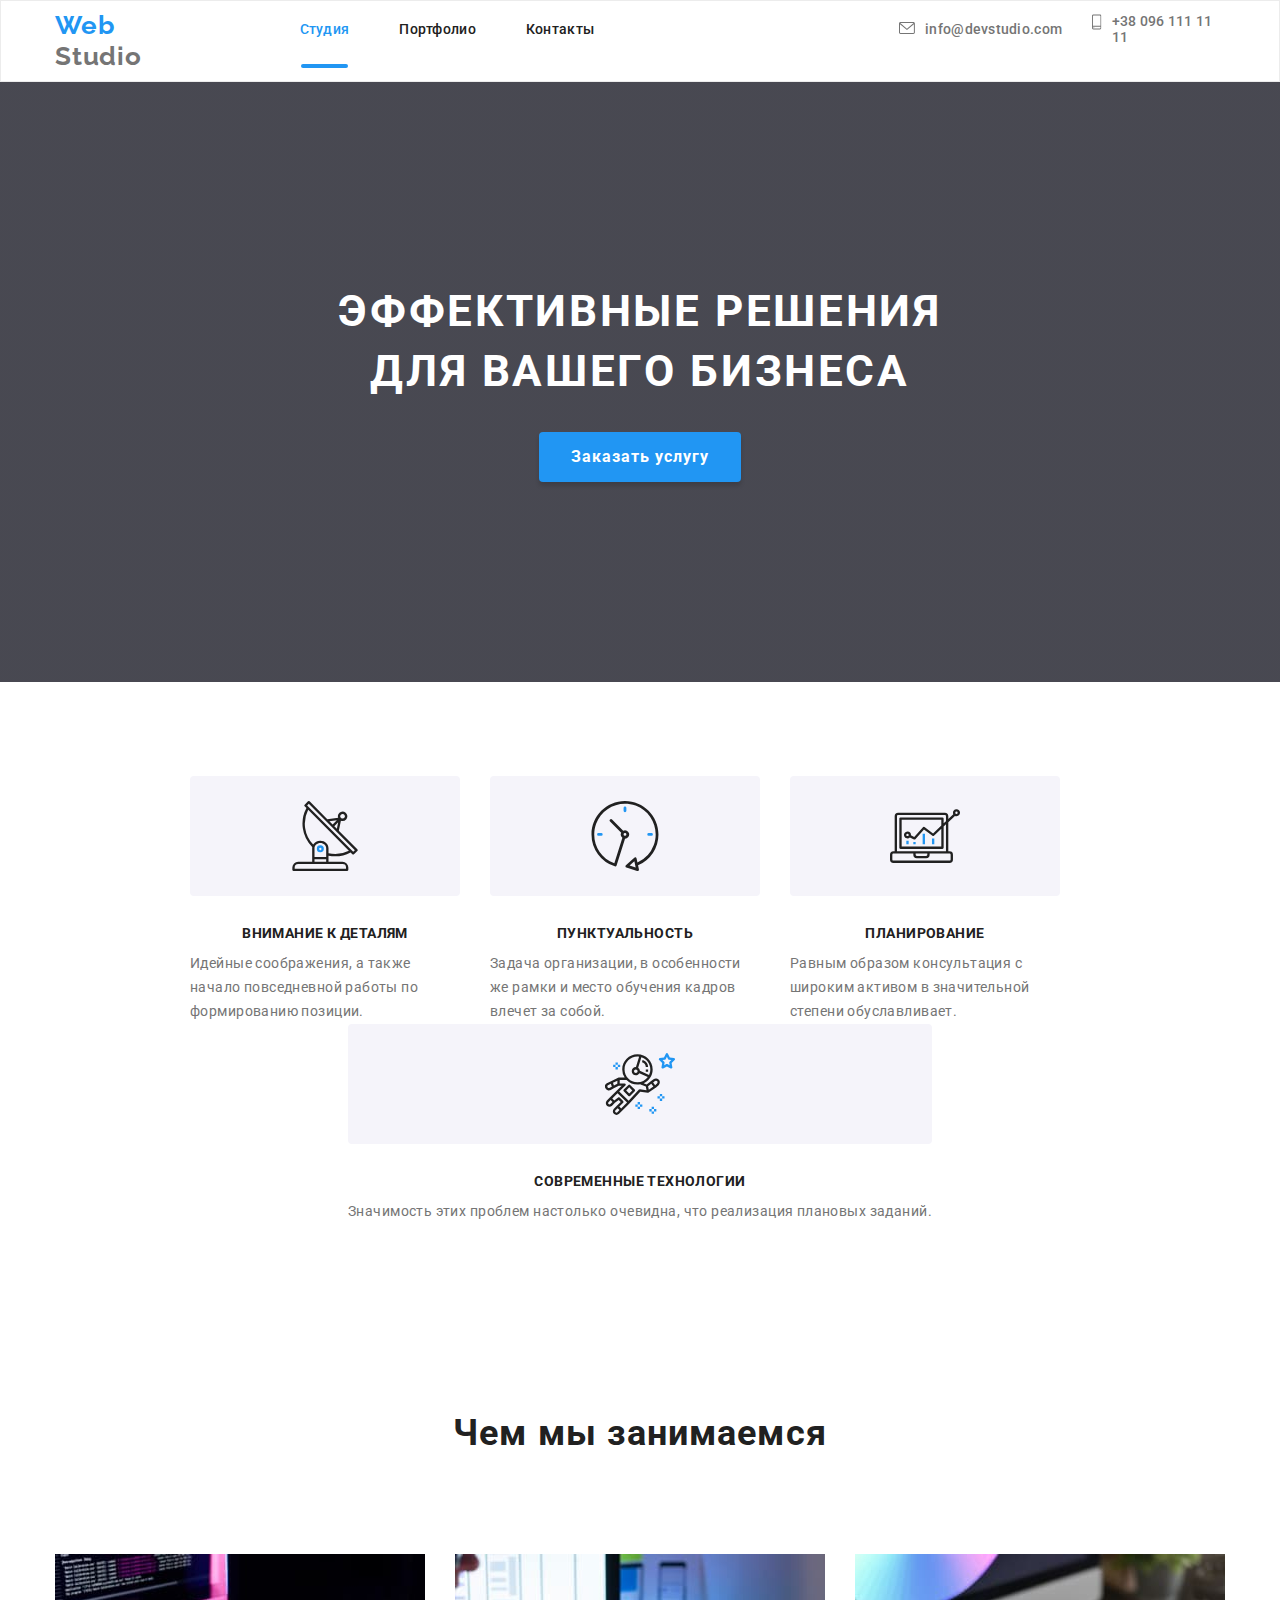
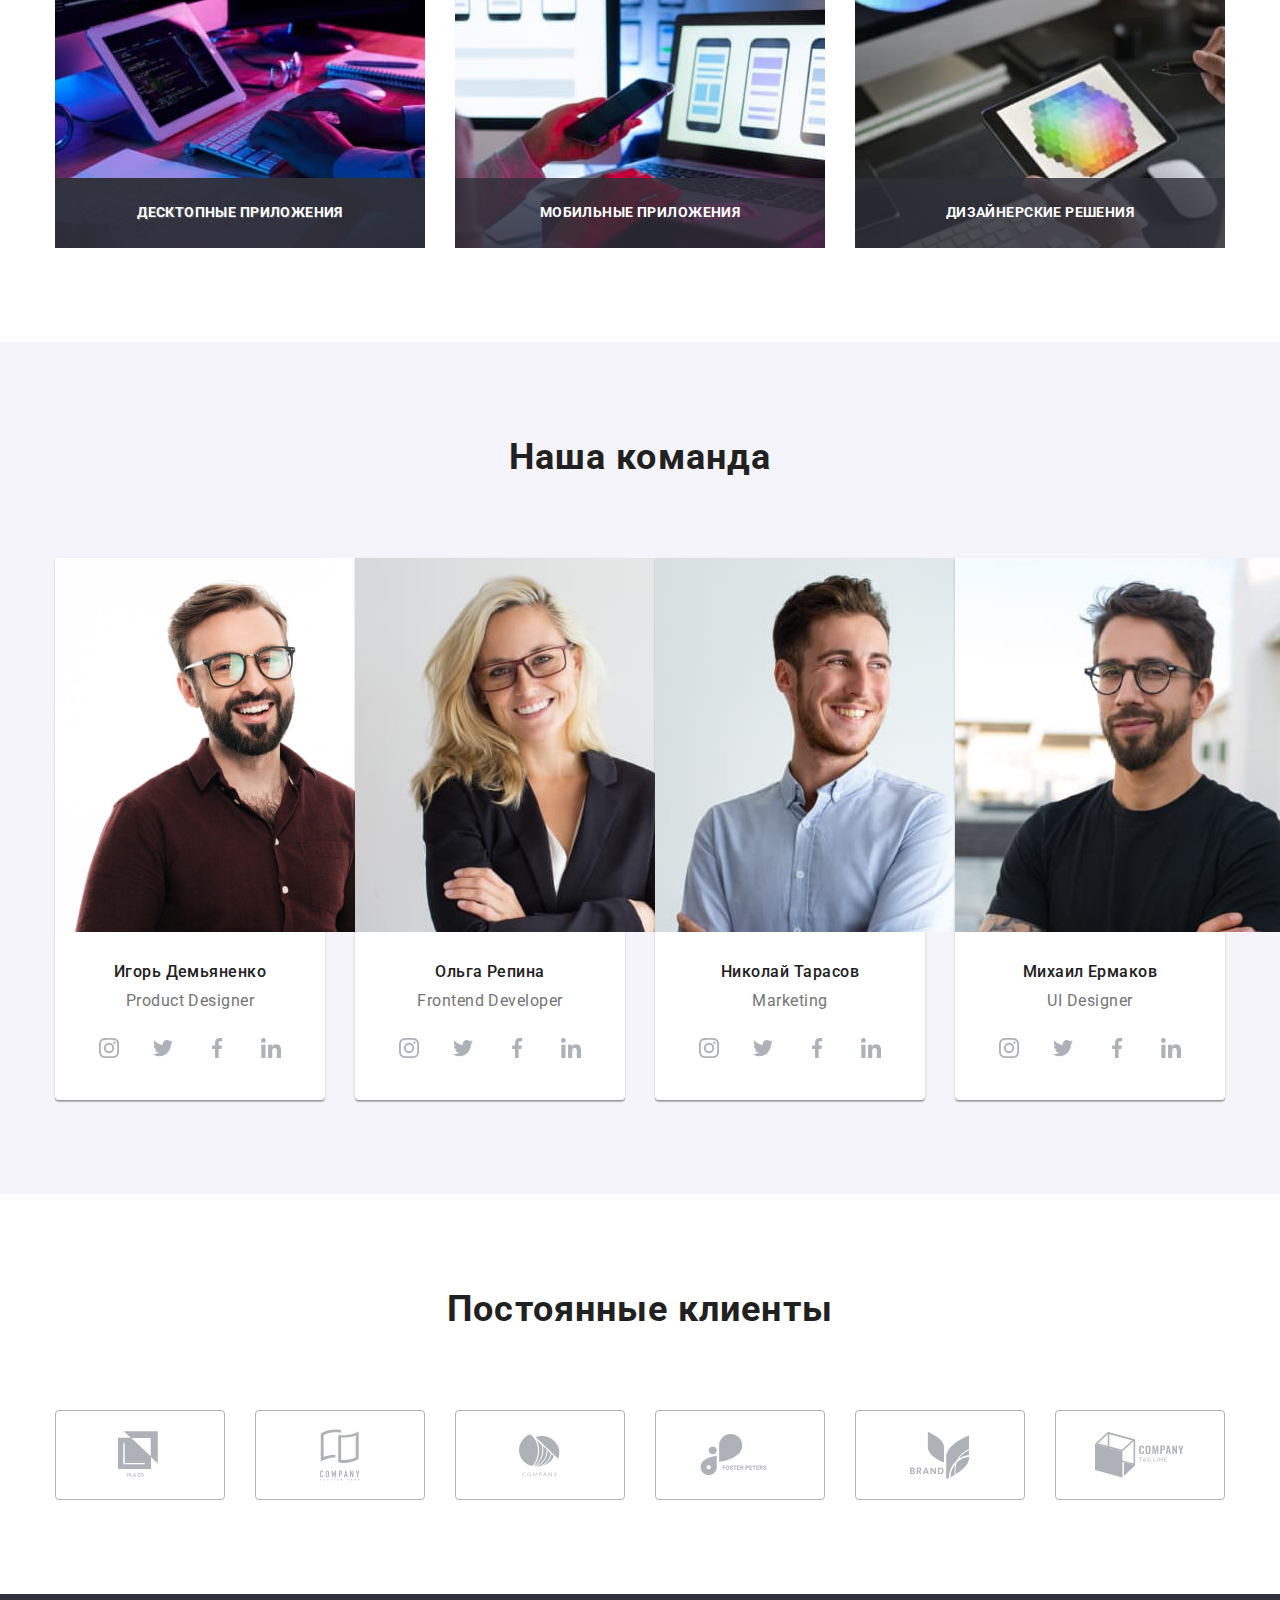
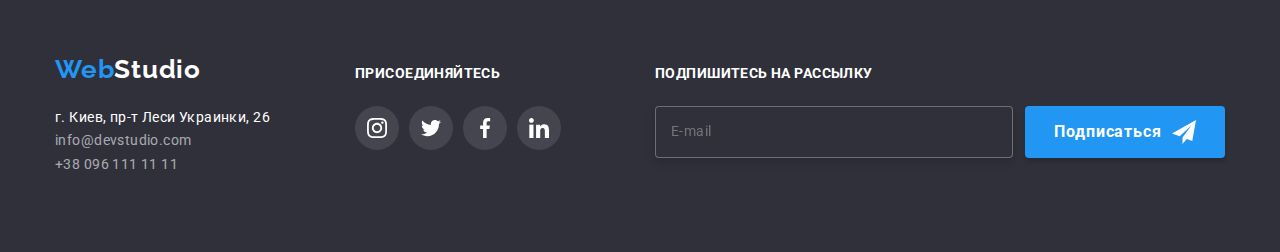
==== commit 8e1edfac: "Правит фото." ====
--- a/index.html
+++ b/index.html
@@ -182,7 +182,6 @@
       </div>
       </div>
       </section>
-        
 
     <!-- our team -->
     <section class="teams">
@@ -194,27 +193,27 @@
           <picture>
             <source
               srcset="
-                ./images/images_new/team/team-phone-igor.jpg 1x,
-                ./images/images_new/team/team-phone-igor@2x.jpg 2x
+                ./images/mobile/team/outeam-1.jpg 1x,
+                ./images/mobile/team/ourteam-1@2x.jpg 2x
               "
               media="(max-width: 767px)"
             />
             <source
               srcset="
-                ./images/images_new/team/team-tablet-igor.jpg 1x,
-                ./images/images_new/team/team-tablet-igor@2x.jpg 2x
+                ./images/tablet/team/ourteam-1.jpg 1x,
+                ./images/tablet/team/ourteam-1@2x.jpg 2x
               "
               media="(min-width: 768px)"
             />
             <source
               srcset="
-                ./images/images_new/team/team-desktop-igor.jpg 1x,
-                ./images/images_new/team/team-desktop-igor@2x.jpg 2x
+                ./images/desktop/team/ourteam-1.jpg 1x,
+                ./images/desktop/team/ourteam-1@2x.jpg 2x
               "
               media="(min-width: 1200px)"
             />
             <img
-              src="./images/images_new/team/team-desktop-igor.jpg"
+              src="./images/desktop/team/ourteam-1.jpg"
               alt="фото продукт дизайнера"
             />
            </picture>
@@ -637,7 +636,7 @@
     </div>
 
     <script src="./modal.js"></script>
-
+    <script src="./menu-phone.js"></script>
  </body>
 </html>
 
--- a/css/main.min.css
+++ b/css/main.min.css
@@ -1,2 +1,2 @@
-*,*::before,*::after{-webkit-box-sizing:inherit;box-sizing:inherit}*{-webkit-box-sizing:border-box;box-sizing:border-box}body{font-family:Roboto,sans-serif;font-size:14px;line-height:1.714;letter-spacing:0.03em;color:#757575}a{text-decoration:none}h1,h2,h3,p{margin:0;padding:0}img{display:block}.container{margin:0 auto;padding:0 15px}@media screen and (min-width: 480px){.container{width:480px}}@media screen and (min-width: 768px){.container{width:768px}}@media screen and (min-width: 1200px){.container{width:1200px}}.list{list-style:none;margin:0;padding:0}.box{padding-top:60px;padding-bottom:60px}@media screen and (min-width: 1200px){.box{padding-top:94px;padding-bottom:94px}}@media screen and (min-width: 768px){.list-box{display:-webkit-box;display:-ms-flexbox;display:flex;-webkit-box-pack:center;-ms-flex-pack:center;justify-content:center;-ms-flex-wrap:wrap;flex-wrap:wrap}}.item-box{width:100%;margin-right:30px;margin-top:30px}@media screen and (min-width: 768px) and (max-width: 1199px){.item-box{width:calc((100% - 30px) / 2)}.item-box:nth-child(2n){margin-right:0}}@media screen and (min-width: 1200px){.item-box{width:calc((100% - 30px * 3) / 4)}.item-box:last-child{margin-right:0}}.section-title{margin:0;margin-bottom:50px;color:#212121;font-weight:700;font-size:36px;line-height:1.17;text-align:center;letter-spacing:0.03em}.visually-hidden{position:absolute !important;clip:rect(1px 1px 1px 1px);clip:rect(1px, 1px, 1px, 1px);padding:0 !important;border:0 !important;height:1px !important;width:1px !important;overflow:hidden}.logo{margin:0;color:#757575;font-family:Raleway,sans-serif;font-weight:700;font-size:26px;line-height:1.2;letter-spacing:0.03em}.logo-color{color:#2196F3}.page-header{position:relative;border:1px solid #ececec}.header{padding:10px 0;height:60px}@media screen and (min-width: 768px){.header{display:-webkit-box;display:-ms-flexbox;display:flex;-webkit-box-align:center;-ms-flex-align:center;align-items:center;padding:26px 0;height:80px}}@media screen and (min-width: 1200px){.header{padding:24px 0}}.navigation{display:-webkit-box;display:-ms-flexbox;display:flex}@media screen and (max-width: 767px){.navigation{-webkit-box-pack:justify;-ms-flex-pack:justify;justify-content:space-between;-webkit-box-align:center;-ms-flex-align:center;align-items:center}}@media screen and (min-width: 1200px){.navigation{-webkit-box-align:baseline;-ms-flex-align:baseline;align-items:baseline}}.logo{display:block}.menu-btn{width:40px;height:40px;margin:0;padding:0;border:none;background-color:transparent}@media screen and (min-width: 768px){.menu-btn{display:none}}.menu-btn .icon-cross{display:none}.menu-btn.is-open .icon-cross{display:block}.close-icon{fill:#000;-webkit-transition:fill 250ms cubic-bezier(0.4, 0, 0.2, 1);transition:fill 250ms cubic-bezier(0.4, 0, 0.2, 1)}.close-icon:hover,.close-icon:focus{fill:#2196F3}.menu-btn.is-open .icon-menu{display:none}@media screen and (max-width: 767px){.menu-container{display:none;position:absolute;top:100%;left:0;width:100%;padding:60px 0;background-color:#fff;text-align:center;-webkit-box-shadow:0px 4px 8px rgba(0,0,0,0.04),0px 2px 4px rgba(0,0,0,0.08),0px 1px 3px rgba(0,0,0,0.16);box-shadow:0px 4px 8px rgba(0,0,0,0.04),0px 2px 4px rgba(0,0,0,0.08),0px 1px 3px rgba(0,0,0,0.16);z-index:100}.menu-container.is-open{display:block}}@media screen and (min-width: 768px){.menu-container{display:-webkit-box;display:-ms-flexbox;display:flex}}@media screen and (max-width: 767px){.nav{display:inline-block;-webkit-box-orient:vertical;-webkit-box-direction:normal;-ms-flex-direction:column;flex-direction:column}}@media screen and (min-width: 768px){.nav{margin:0 84px 0 88px;display:-webkit-box;display:-ms-flexbox;display:flex;-webkit-box-align:center;-ms-flex-align:center;align-items:center}}@media screen and (min-width: 1200px){.nav{margin:0 305px 0 93px}}.nav-item{position:relative}@media screen and (max-width: 767px){.nav-item{margin-bottom:40px}}@media screen and (min-width: 768px){.nav-item:not(:last-child){margin-right:50px}}.nav-link{color:#212121;font-family:Roboto,sans-serif;font-style:normal;font-weight:500;font-size:18px;line-height:1.17;letter-spacing:0.02em;-webkit-transition:color 250ms cubic-bezier(0.4, 0, 0.2, 1);transition:color 250ms cubic-bezier(0.4, 0, 0.2, 1)}@media screen and (min-width: 768px){.nav-link{font-size:14px;line-height:1.14}}.nav-link:hover,.nav-link:focus{color:#2196F3}.nav-link.current{color:#2196F3}.nav-link.current:after{content:"";display:block;height:4px;position:absolute;left:1px;right:1px;top:46px;background:#2196F3;border-radius:2px}@media screen and (max-width: 767px){.nav-link.current:after{top:30px}}@media screen and (max-width: 767px){.menu-contacts{margin-top:20px}}@media screen and (min-width: 1200px){.menu-contacts{display:-webkit-box;display:-ms-flexbox;display:flex;-webkit-box-align:center;-ms-flex-align:center;align-items:center}}@media screen and (max-width: 767px){.contact-item:not(:last-child){margin-bottom:16px}}@media screen and (min-width: 768px) and (max-width: 1199px){.contact-item:not(:last-child){margin-bottom:10px}}@media screen and (min-width: 1200px){.contact-item:not(:last-child){margin-right:30px}}.link-contact{display:-webkit-box;display:-ms-flexbox;display:flex;color:#757575;font-family:Roboto,sans-serif;font-style:normal;font-weight:500;font-size:14px;line-height:1.14;letter-spacing:0.02em;fill:#757575;-webkit-transition:color 250ms cubic-bezier(0.4, 0, 0.2, 1),fill 250ms cubic-bezier(0.4, 0, 0.2, 1);transition:color 250ms cubic-bezier(0.4, 0, 0.2, 1),fill 250ms cubic-bezier(0.4, 0, 0.2, 1)}@media screen and (max-width: 767px){.link-contact{-webkit-box-pack:center;-ms-flex-pack:center;justify-content:center}}@media screen and (min-width: 768px) and (max-width: 1199px){.link-contact{font-size:12px}.link-contact:not(:last-child){margin-bottom:10px}}@media screen and (min-width: 1200px){.link-contact{font-size:14px;line-height:1.14}}.link-contact:hover,.link-contact:focus{color:#2196F3;fill:#2196F3}.sprite-envelope{margin-right:10px}@media screen and (min-width: 768px) and (max-width: 1199px){.sprite-envelope{margin-right:8px}}.sprite-smartphone{margin-right:10px}@media screen and (min-width: 768px) and (max-width: 1199px){.sprite-smartphone{margin-right:8px}}.button.primary{display:inline-block;min-width:200px;padding-top:10px;padding-bottom:10px;padding-right:32px;padding-left:32px;background-color:#2196F3;border:none;-webkit-box-shadow:0px 4px 4px rgba(0,0,0,0.15);box-shadow:0px 4px 4px rgba(0,0,0,0.15);border-radius:4px;-webkit-transition:background-color 250ms cubic-bezier(0.4, 0, 0.2, 1);transition:background-color 250ms cubic-bezier(0.4, 0, 0.2, 1);color:#fff;font-family:Roboto,sans-serif;font-weight:700;font-size:16px;line-height:1.87;letter-spacing:0.06em;cursor:pointer}.button.primary:hover,.button.primary:focus{background-color:#188ce8;color:white-color}.button.footer-button{display:-webkit-inline-box;display:-ms-inline-flexbox;display:inline-flex;-webkit-box-align:center;-ms-flex-align:center;align-items:center;-webkit-box-pack:center;-ms-flex-pack:center;justify-content:center;padding-right:25px;padding-left:25px}.button.footer-button::after{content:"";width:24px;height:24px;margin-left:10px;background-image:url(../images/icon_send.svg);background-size:contain}.btn-list{display:-webkit-box;display:-ms-flexbox;display:flex}@media screen and (max-width: 767px){.btn-list{-ms-flex-wrap:wrap;flex-wrap:wrap}}@media screen and (min-width: 768px){.btn-list{-webkit-box-pack:center;-ms-flex-pack:center;justify-content:center}}@media screen and (min-width: 1200px){.btn-list{margin-bottom:50px}}.button.btn-portfolio{display:inline-block;min-width:73px;margin-right:8px;padding-top:6px;padding-bottom:6px;padding-right:22px;padding-left:22px;border-radius:4px;border:none;color:#212121;background-color:#F5F4FA;font-family:Roboto,sans-serif;font-weight:500;font-size:16px;line-height:1.62;cursor:pointer;-webkit-transition:background-color 250ms cubic-bezier(0.4, 0, 0.2, 1),color 250ms cubic-bezier(0.4, 0, 0.2, 1);transition:background-color 250ms cubic-bezier(0.4, 0, 0.2, 1),color 250ms cubic-bezier(0.4, 0, 0.2, 1)}@media screen and (max-width: 767px){.button.btn-portfolio{margin-bottom:10px}}.button.btn-portfolio:hover,.button.btn-portfolio:focus{color:#fff;background-color:#2196F3;-webkit-box-shadow:0px 3px 1px rgba(0,0,0,0.1),0px 1px 2px rgba(0,0,0,0.08),0px 2px 2px rgba(0,0,0,0.12);box-shadow:0px 3px 1px rgba(0,0,0,0.1),0px 1px 2px rgba(0,0,0,0.08),0px 2px 2px rgba(0,0,0,0.12);border:none}.btn-send{position:absolute;left:50%;bottom:0;-webkit-transform:translate(-50%, -80%);transform:translate(-50%, -80%)}.hero{min-height:400px;margin:0 auto;background-color:rgba(47,48,58,0.8);background-image:-webkit-gradient(linear, left top, right top, from(rgba(47,48,58,0.4)), to(rgba(47,48,58,0.4))),url(../images/images_new/hero/hero-phone-img.jpg);background-image:linear-gradient(to right, rgba(47,48,58,0.4), rgba(47,48,58,0.4)),url(../images/images_new/hero/hero-phone-img.jpg);background-size:cover;background-position:center;text-align:center}@media screen and (min-device-pixel-ratio: 2), screen and (-webkit-min-device-pixel-ratio: 2), screen and (min-resolution: 192dpi), screen and (min-resolution: 2dppx){.hero{background-image:-webkit-gradient(linear, left top, left bottom, from(rgba(47,48,58,0.4)), to(rgba(47,48,58,0.4))),url("../images/images_new/hero/hero-phone-img@2x.jpg");background-image:linear-gradient(rgba(47,48,58,0.4), rgba(47,48,58,0.4)),url("../images/images_new/hero/hero-phone-img@2x.jpg")}}@media screen and (min-width: 768px) and (max-width: 1199px){.hero{background-image:-webkit-gradient(linear, left top, right top, from(rgba(47,48,58,0.4)), to(rgba(47,48,58,0.4))),url(../images/images_new/hero/hero-tablet-img.jpg);background-image:linear-gradient(to right, rgba(47,48,58,0.4), rgba(47,48,58,0.4)),url(../images/images_new/hero/hero-tablet-img.jpg)}}@media screen and (min-width: 768px) and (max-width: 1199px) and (min-device-pixel-ratio: 2), screen and (min-width: 768px) and (max-width: 1199px) and (-webkit-min-device-pixel-ratio: 2), screen and (min-width: 768px) and (max-width: 1199px) and (min-resolution: 192dpi), screen and (min-width: 768px) and (max-width: 1199px) and (min-resolution: 2dppx){.hero{background-image:-webkit-gradient(linear, left top, left bottom, from(rgba(47,48,58,0.4)), to(rgba(47,48,58,0.4))),url("../images/images_new/hero/hero-tablet-img@2x.jpg");background-image:linear-gradient(rgba(47,48,58,0.4), rgba(47,48,58,0.4)),url("../images/images_new/hero/hero-tablet-img@2x.jpg")}}@media screen and (min-width: 1200px){.hero{min-height:600px;background-image:-webkit-gradient(linear, left top, right top, from(rgba(47,48,58,0.4)), to(rgba(47,48,58,0.4))),url(../images/hero/hero-img.jpg);background-image:linear-gradient(to right, rgba(47,48,58,0.4), rgba(47,48,58,0.4)),url(../images/hero/hero-img.jpg)}}@media screen and (min-width: 1200px) and (min-device-pixel-ratio: 2), screen and (min-width: 1200px) and (-webkit-min-device-pixel-ratio: 2), screen and (min-width: 1200px) and (min-resolution: 192dpi), screen and (min-width: 1200px) and (min-resolution: 2dppx){.hero{background-image:-webkit-gradient(linear, left top, left bottom, from(rgba(47,48,58,0.4)), to(rgba(47,48,58,0.4))),url("../images/images_new/hero/hero-img@2x.jpg");background-image:linear-gradient(rgba(47,48,58,0.4), rgba(47,48,58,0.4)),url("../images/images_new/hero/hero-img@2x.jpg")}}.hero-box{padding-top:118px;padding-bottom:118px;margin:0 auto}@media screen and (min-width: 1200px){.hero-box{padding-top:200px;padding-bottom:200px}}.hero-title{width:360px;height:84px;margin-top:0;margin-bottom:30px;margin-right:auto;margin-left:auto;font-weight:700;font-size:26px;color:#fff;line-height:1.62;text-align:center;letter-spacing:0.06em;text-transform:uppercase}@media screen and (min-width: 1200px){.hero-title{width:696px;height:120px;font-size:44px;line-height:1.36}}.social-item:not(:last-child){margin-right:10px}.social-link{display:-webkit-inline-box;display:-ms-inline-flexbox;display:inline-flex;-webkit-box-pack:center;-ms-flex-pack:center;justify-content:center;-webkit-box-align:center;-ms-flex-align:center;align-items:center;width:44px;height:44px;border-radius:50%;fill:#afb1b8;-webkit-transition:background-color 250ms cubic-bezier(0.4, 0, 0.2, 1),fill 250ms cubic-bezier(0.4, 0, 0.2, 1);transition:background-color 250ms cubic-bezier(0.4, 0, 0.2, 1),fill 250ms cubic-bezier(0.4, 0, 0.2, 1)}.social-link:last-child{margin-right:0}.social-link:hover,.social-link:focus{fill:#fff;background-color:#2196F3}.box.principles{padding-top:30px}@media screen and (min-width: 1200px){.box.principles{padding-top:64px}}.cover{padding:25px 1px;margin-bottom:30px;background-color:#F5F4FA;border-radius:4px}.principles-icon{display:block;margin:auto}.principles-title{text-align:center;color:#212121;margin:0;margin-bottom:10px;font-size:14px;line-height:1.14;text-transform:uppercase;letter-spacing:0.03em}.principles-text{margin:0;font-size:14px;line-height:1.71;letter-spacing:0.03em}@media screen and (max-width: 1200px){.activities{display:none}}.activity-box{position:relative;width:calc((100% - 30px * 2) / 3);margin-right:30px;margin-top:50px}.activity-box:nth-child(3n){margin-right:0}.activity-text-box{position:absolute;width:100%;top:224px}.activity-text{margin-top:0px;margin-bottom:0px;padding-top:27px;padding-bottom:27px;color:#fff;background-color:rgba(47,48,58,0.8);font-weight:700;font-size:14px;line-height:1.14;text-align:center;letter-spacing:0.03em;text-transform:uppercase}.teams{background-color:#F5F4FA}.team-item{background:#fff;-webkit-box-shadow:0px 1px 3px rgba(0,0,0,0.12),0px 1px 1px rgba(0,0,0,0.14),0px 2px 1px rgba(0,0,0,0.2);box-shadow:0px 1px 3px rgba(0,0,0,0.12),0px 1px 1px rgba(0,0,0,0.14),0px 2px 1px rgba(0,0,0,0.2);border-radius:0px 0px 4px 4px;padding-bottom:30px}.team-name{margin-top:30px;margin-bottom:0;color:#212121;font-weight:500;font-size:16px;line-height:1.2;text-align:center;letter-spacing:0.03em}.team-position{margin-top:10px;margin-bottom:0;font-size:16px;line-height:1.2;text-align:center;letter-spacing:0.03em}.social-list{display:-webkit-box;display:-ms-flexbox;display:flex;-webkit-box-pack:center;-ms-flex-pack:center;justify-content:center;height:44px;margin-top:16px}.section-customers{display:-webkit-box;display:-ms-flexbox;display:flex;-ms-flex-wrap:wrap;flex-wrap:wrap;-webkit-box-pack:justify;-ms-flex-pack:justify;justify-content:space-between}.customers-item{width:calc((100% - 30px) / 2);margin-top:30px}@media screen and (min-width: 768px){.customers-item{width:calc((100% - 30px * 2) / 3)}}@media screen and (min-width: 1200px){.customers-item{width:calc((100% - 30px * 5) / 6)}}.customers-item:last-child{margin-right:0}.customers-link{display:-webkit-box;display:-ms-flexbox;display:flex;-webkit-box-pack:center;-ms-flex-pack:center;justify-content:center;-webkit-box-align:center;-ms-flex-align:center;align-items:center;width:100%;height:90px;border:1px solid #afb1b8;-webkit-box-sizing:border-box;box-sizing:border-box;border-radius:4px;fill:#afb1b8;-webkit-transition:border-color 250ms cubic-bezier(0.4, 0, 0.2, 1);transition:border-color 250ms cubic-bezier(0.4, 0, 0.2, 1)}.customers-link:hover,.customers-link:focus{border-color:#2196F3}.customers-icon{fill:#afb1b8;-webkit-transition:fill 250ms cubic-bezier(0.4, 0, 0.2, 1);transition:fill 250ms cubic-bezier(0.4, 0, 0.2, 1)}.customers-link:hover .customers-icon,.customers-link:focus .customers-icon{fill:#2196F3}.page-footer{color:#fff;background-color:#2F303A}@media screen and (min-width: 768px){.footer-container{display:-webkit-box;display:-ms-flexbox;display:flex}}@media screen and (min-width: 768px) and (max-width: 1199px){.footer-container{-ms-flex-wrap:wrap;flex-wrap:wrap}}.basement-one{width:100%;padding-top:60px}@media screen and (max-width: 1199px){.basement-one{text-align:center}}@media screen and (min-width: 768px){.basement-one{width:calc((100% - 2 * 30px) / 2);margin:0 auto}}@media screen and (min-width: 1200px){.basement-one{width:calc((100% - (30px + 15px)) / 4);margin:0 30px 0 0;padding-bottom:60px}}.logo.page-footer{color:#fff;margin-top:0;margin-bottom:20px}.address-text{font-family:Roboto,sans-serif;font-style:normal;font-size:14px;line-height:1.71;letter-spacing:0.03em}.address-text a{color:rgba(255,255,255,0.6);-webkit-transition:color 250ms cubic-bezier(0.4, 0, 0.2, 1);transition:color 250ms cubic-bezier(0.4, 0, 0.2, 1)}.address-text a:hover,.address-text a:focus{color:#2196F3}.basement-two{padding-top:60px}@media screen and (max-width: 1199px){.basement-two{width:100%;text-align:center;padding-bottom:60px}}@media screen and (min-width: 1200px){.basement-two{width:calc((100% - 15px) / 2);padding-bottom:94px}}.bold{display:inline-block;margin-top:12px;font-weight:700;font-size:14px;line-height:1.14;text-transform:uppercase}.footer-social{display:-webkit-box;display:-ms-flexbox;display:flex;margin-top:20px}@media screen and (max-width: 1199px){.footer-social{-webkit-box-pack:center;-ms-flex-pack:center;justify-content:center}}.footer-socials{background-color:rgba(255,255,255,0.1);fill:#fff}.footer-form{display:block;margin-top:20px}@media screen and (min-width: 1200px){.footer-form{display:-webkit-box;display:-ms-flexbox;display:flex}}.footer-input{width:calc(100% - 30px);margin:0 15px 20px 15px;padding:16px 15px;background-color:#2F303A;border:1px solid rgba(255,255,255,0.3);-webkit-box-sizing:border-box;box-sizing:border-box;-webkit-filter:drop-shadow(0px 4px 4px rgba(0,0,0,0.15));filter:drop-shadow(0px 4px 4px rgba(0,0,0,0.15));border-radius:4px;outline:none;line-height:1.25;letter-spacing:0.03em;color:rgba(255,255,255,0.6);-webkit-transition:border-color 250ms cubic-bezier(0.4, 0, 0.2, 1);transition:border-color 250ms cubic-bezier(0.4, 0, 0.2, 1)}.footer-input:focus{border-color:#fff;color:#757575;background-color:#2F303A}@media screen and (min-width: 1200px){.footer-input{width:358px;margin:0 12px 0 0}}.backdrop{position:fixed;top:0;left:0;width:100%;height:100%;background:rgba(0,0,0,0.2);-webkit-transition:opacity 250ms cubic-bezier(0.4, 0, 0.2, 1);transition:opacity 250ms cubic-bezier(0.4, 0, 0.2, 1)}.backdrop.is-hidden{opacity:0;pointer-events:none}.modal{position:absolute;top:50%;left:50%;-webkit-transform:translate(-50%, -50%);transform:translate(-50%, -50%);min-width:450px;min-height:609px;padding:40px;background-color:#fff;-webkit-box-shadow:0px 1px 3px rgba(0,0,0,0.12),0px 1px 1px rgba(0,0,0,0.14),0px 2px 1px rgba(0,0,0,0.2);box-shadow:0px 1px 3px rgba(0,0,0,0.12),0px 1px 1px rgba(0,0,0,0.14),0px 2px 1px rgba(0,0,0,0.2);border-radius:4px}@media screen and (max-width: 450px){.modal{min-width:100%}}@media screen and (min-width: 1200px){.modal{min-width:528px;min-height:581px}}.modal .btn-close{position:absolute;top:8px;right:8px;width:30px;height:30px;padding:0;padding-top:5px;-webkit-box-sizing:border-box;box-sizing:border-box;background:#fff;border:1px solid rgba(0,0,0,0.1);border-radius:50%}.close-icon{fill:#000;-webkit-transition:fill 250ms cubic-bezier(0.4, 0, 0.2, 1);transition:fill 250ms cubic-bezier(0.4, 0, 0.2, 1)}.close-icon:hover,.close-icon:focus{fill:#2196F3}.message{display:block;margin-bottom:12px;font-weight:bold;font-size:20px;line-height:1.15;text-align:center;letter-spacing:0.03em;color:#212121}.form-box{width:100%;font-size:12px;line-height:1.16;letter-spacing:0.01em;color:#757575}.form-field{position:relative;display:-webkit-box;display:-ms-flexbox;display:flex;-webkit-box-orient:vertical;-webkit-box-direction:normal;-ms-flex-direction:column;flex-direction:column;width:100%;margin-bottom:10px}.form-label{margin-bottom:4px}.input-box{padding:11px;padding-left:40px;border:1px solid rgba(33,33,33,0.2);border-radius:4px;line-height:1.16;color:#212121;-webkit-transition:outline-color 250ms cubic-bezier(0.4, 0, 0.2, 1);transition:outline-color 250ms cubic-bezier(0.4, 0, 0.2, 1)}.input-box:focus{outline-color:#2196F3}.input-box.comment{height:120px;margin-bottom:20px;resize:none;padding:16px;letter-spacing:0.01em;color:#212121}.form-icon{position:absolute;display:inline-block;top:50%;left:12px;-webkit-transition:fill 250ms cubic-bezier(0.4, 0, 0.2, 1);transition:fill 250ms cubic-bezier(0.4, 0, 0.2, 1)}.input-box:focus ~ .form-icon{fill:#2196F3}.checkbox{position:absolute;width:1px;height:1px;margin:-1px;border:0;padding:0;clip:rect(0 0 0 0);overflow:hidden}.checkbox-icon{display:inline-block;width:16px;height:15px;margin-right:7px;border:2px solid #212121;border-radius:4px;background-color:rgba(255,255,255,0);-webkit-transition-property:border, background-color;transition-property:border, background-color;-webkit-transition-duration:250ms;transition-duration:250ms;-webkit-transition-timing-function:cubic-bezier(0.4, 0, 0.2, 1);transition-timing-function:cubic-bezier(0.4, 0, 0.2, 1)}.checkbox:checked+.checkbox-icon{background-color:#2196F3;background-image:url("../images/checkbox_vector.svg");background-position:center;background-size:contain;background-repeat:no-repeat;background-origin:border-box;border-color:accent-color}.checkbox:focus ~ .checkbox-icon{border-color:#2196F3}@media screen and (min-width: 1200px){.accept{font-size:14px;line-height:1.71}}.contract{color:#2196F3;text-decoration:underline}.btn-send{position:absolute;left:50%;bottom:0;-webkit-transform:translate(-50%, -80%);transform:translate(-50%, -80%)}@media screen and (min-width: 768px){.portfolio{display:-webkit-box;display:-ms-flexbox;display:flex;-ms-flex-wrap:wrap;flex-wrap:wrap}}.portfolio-item{width:100%;background:#fff;margin-top:30px;position:relative}@media screen and (min-width: 768px) and (max-width: 1199px){.portfolio-item{width:calc((100% - 30px) / 2)}.portfolio-item:not(:nth-child(2n)){margin-right:30px}}@media screen and (min-width: 1200px){.portfolio-item{width:calc((100% - 30px * 2) / 3);margin-right:30px}}@media screen and (min-width: 1200px){.portfolio-item:nth-last-child(3n+1){margin-right:0}}.portfolio-item:hover,.portfolio-item:focus,a.filtre:focus{-webkit-box-shadow:0px 1px 1px rgba(0,0,0,0.12),0px 4px 4px rgba(0,0,0,0.06),1px 4px 6px rgba(0,0,0,0.16);box-shadow:0px 1px 1px rgba(0,0,0,0.12),0px 4px 4px rgba(0,0,0,0.06),1px 4px 6px rgba(0,0,0,0.16)}.portfolio-item:hover .hover-card,.portfolio-item:focus .hover-card{opacity:0.9;-webkit-transform:translateY(0);transform:translateY(0)}.filtre{text-decoration:none;display:block}.portfolio-card{position:relative;border:0;overflow:hidden}.hover-card{position:absolute;top:0px;left:0px;width:100%;height:100%;-webkit-transform:translateY(100%);transform:translateY(100%);-webkit-transition:-webkit-transform 250ms cubic-bezier(0.4, 0, 0.2, 1);transition:-webkit-transform 250ms cubic-bezier(0.4, 0, 0.2, 1);transition:transform 250ms cubic-bezier(0.4, 0, 0.2, 1);transition:transform 250ms cubic-bezier(0.4, 0, 0.2, 1), -webkit-transform 250ms cubic-bezier(0.4, 0, 0.2, 1);display:-webkit-box;display:-ms-flexbox;display:flex;padding-left:24px;padding-right:24px;-webkit-box-pack:center;-ms-flex-pack:center;justify-content:center;-webkit-box-align:center;-ms-flex-align:center;align-items:center;background-color:rgba(33,150,243,0.9)}.hover-text{color:#fff;font-size:18px;line-height:1.56;letter-spacing:0.03em}.portfolio-title{border:1px solid #eee;border-top:none;padding-top:20px;padding-right:24px;padding-bottom:20px;padding-left:24px}.title-card{margin-bottom:0;color:#212121;font-weight:700;font-size:18px;line-height:2;letter-spacing:0.06em}@media screen and (min-width: 768px) and (max-width: 1199px){.title-card{font-size:16px}}.text-card{margin-top:4px;margin-bottom:0;color:#757575;font-size:16px;line-height:1.87;letter-spacing:0.03em}
+*,*::before,*::after{-webkit-box-sizing:inherit;box-sizing:inherit}*{-webkit-box-sizing:border-box;box-sizing:border-box}body{font-family:Roboto,sans-serif;font-size:14px;line-height:1.714;letter-spacing:0.03em;color:#757575}a{text-decoration:none}h1,h2,h3,p{margin:0;padding:0}img{display:block}.container{margin:0 auto;padding:0 15px}@media screen and (min-width: 480px){.container{width:480px}}@media screen and (min-width: 768px){.container{width:768px}}@media screen and (min-width: 1200px){.container{width:1200px}}.list{list-style:none;margin:0;padding:0}.box{padding-top:60px;padding-bottom:60px}@media screen and (min-width: 1200px){.box{padding-top:94px;padding-bottom:94px}}@media screen and (min-width: 768px){.list-box{display:-webkit-box;display:-ms-flexbox;display:flex;-webkit-box-pack:center;-ms-flex-pack:center;justify-content:center;-ms-flex-wrap:wrap;flex-wrap:wrap}}.item-box{width:100%;margin-right:30px;margin-top:30px}@media screen and (min-width: 768px) and (max-width: 1199px){.item-box{width:calc((100% - 30px) / 2)}.item-box:nth-child(2n){margin-right:0}}@media screen and (min-width: 1200px){.item-box{width:calc((100% - 30px * 3) / 4)}.item-box:last-child{margin-right:0}}.section-title{margin:0;margin-bottom:50px;color:#212121;font-weight:700;font-size:36px;line-height:1.17;text-align:center;letter-spacing:0.03em}.visually-hidden{position:absolute !important;clip:rect(1px 1px 1px 1px);clip:rect(1px, 1px, 1px, 1px);padding:0 !important;border:0 !important;height:1px !important;width:1px !important;overflow:hidden}.logo{margin:0;color:#757575;font-family:Raleway,sans-serif;font-weight:700;font-size:26px;line-height:1.2;letter-spacing:0.03em}.logo-color{color:#2196F3}.page-header{position:relative;border:1px solid #ececec}.header{padding:10px 0;height:60px}@media screen and (min-width: 768px){.header{display:-webkit-box;display:-ms-flexbox;display:flex;-webkit-box-align:center;-ms-flex-align:center;align-items:center;padding:26px 0;height:80px}}@media screen and (min-width: 1200px){.header{padding:24px 0}}.navigation{display:-webkit-box;display:-ms-flexbox;display:flex}@media screen and (max-width: 767px){.navigation{-webkit-box-pack:justify;-ms-flex-pack:justify;justify-content:space-between;-webkit-box-align:center;-ms-flex-align:center;align-items:center}}@media screen and (min-width: 1200px){.navigation{-webkit-box-align:baseline;-ms-flex-align:baseline;align-items:baseline}}.logo{display:block}.menu-btn{width:40px;height:40px;margin:0;padding:0;border:none;background-color:transparent}@media screen and (min-width: 768px){.menu-btn{display:none}}.menu-btn .icon-cross{display:none}.menu-btn.is-open .icon-cross{display:block}.close-icon{fill:#000;-webkit-transition:fill 250ms cubic-bezier(0.4, 0, 0.2, 1);transition:fill 250ms cubic-bezier(0.4, 0, 0.2, 1)}.close-icon:hover,.close-icon:focus{fill:#2196F3}.menu-btn.is-open .icon-menu{display:none}@media screen and (max-width: 767px){.menu-container{display:none;position:absolute;top:100%;left:0;width:100%;padding:60px 0;background-color:#fff;text-align:center;-webkit-box-shadow:0px 4px 8px rgba(0,0,0,0.04),0px 2px 4px rgba(0,0,0,0.08),0px 1px 3px rgba(0,0,0,0.16);box-shadow:0px 4px 8px rgba(0,0,0,0.04),0px 2px 4px rgba(0,0,0,0.08),0px 1px 3px rgba(0,0,0,0.16);z-index:100}.menu-container.is-open{display:block}}@media screen and (min-width: 768px){.menu-container{display:-webkit-box;display:-ms-flexbox;display:flex}}@media screen and (max-width: 767px){.nav{display:inline-block;-webkit-box-orient:vertical;-webkit-box-direction:normal;-ms-flex-direction:column;flex-direction:column}}@media screen and (min-width: 768px){.nav{margin:0 84px 0 88px;display:-webkit-box;display:-ms-flexbox;display:flex;-webkit-box-align:center;-ms-flex-align:center;align-items:center}}@media screen and (min-width: 1200px){.nav{margin:0 305px 0 93px}}.nav-item{position:relative}@media screen and (max-width: 767px){.nav-item{margin-bottom:40px}}@media screen and (min-width: 768px){.nav-item:not(:last-child){margin-right:50px}}.nav-link{color:#212121;font-family:Roboto,sans-serif;font-style:normal;font-weight:500;font-size:18px;line-height:1.17;letter-spacing:0.02em;-webkit-transition:color 250ms cubic-bezier(0.4, 0, 0.2, 1);transition:color 250ms cubic-bezier(0.4, 0, 0.2, 1)}@media screen and (min-width: 768px){.nav-link{font-size:14px;line-height:1.14}}.nav-link:hover,.nav-link:focus{color:#2196F3}.nav-link.current{color:#2196F3}.nav-link.current:after{content:"";display:block;height:4px;position:absolute;left:1px;right:1px;top:46px;background:#2196F3;border-radius:2px}@media screen and (max-width: 767px){.nav-link.current:after{top:30px}}@media screen and (max-width: 767px){.menu-contacts{margin-top:20px}}@media screen and (min-width: 1200px){.menu-contacts{display:-webkit-box;display:-ms-flexbox;display:flex;-webkit-box-align:center;-ms-flex-align:center;align-items:center}}@media screen and (max-width: 767px){.contact-item:not(:last-child){margin-bottom:16px}}@media screen and (min-width: 768px) and (max-width: 1199px){.contact-item:not(:last-child){margin-bottom:10px}}@media screen and (min-width: 1200px){.contact-item:not(:last-child){margin-right:30px}}.link-contact{display:-webkit-box;display:-ms-flexbox;display:flex;color:#757575;font-family:Roboto,sans-serif;font-style:normal;font-weight:500;font-size:14px;line-height:1.14;letter-spacing:0.02em;fill:#757575;-webkit-transition:color 250ms cubic-bezier(0.4, 0, 0.2, 1),fill 250ms cubic-bezier(0.4, 0, 0.2, 1);transition:color 250ms cubic-bezier(0.4, 0, 0.2, 1),fill 250ms cubic-bezier(0.4, 0, 0.2, 1)}@media screen and (max-width: 767px){.link-contact{-webkit-box-pack:center;-ms-flex-pack:center;justify-content:center}}@media screen and (min-width: 768px) and (max-width: 1199px){.link-contact{font-size:12px}.link-contact:not(:last-child){margin-bottom:10px}}@media screen and (min-width: 1200px){.link-contact{font-size:14px;line-height:1.14}}.link-contact:hover,.link-contact:focus{color:#2196F3;fill:#2196F3}.sprite-envelope{margin-right:10px}@media screen and (min-width: 768px) and (max-width: 1199px){.sprite-envelope{margin-right:8px}}.sprite-smartphone{margin-right:10px}@media screen and (min-width: 768px) and (max-width: 1199px){.sprite-smartphone{margin-right:8px}}.button.primary{display:inline-block;min-width:200px;padding-top:10px;padding-bottom:10px;padding-right:32px;padding-left:32px;background-color:#2196F3;border:none;-webkit-box-shadow:0px 4px 4px rgba(0,0,0,0.15);box-shadow:0px 4px 4px rgba(0,0,0,0.15);border-radius:4px;-webkit-transition:background-color 250ms cubic-bezier(0.4, 0, 0.2, 1);transition:background-color 250ms cubic-bezier(0.4, 0, 0.2, 1);color:#fff;font-family:Roboto,sans-serif;font-weight:700;font-size:16px;line-height:1.87;letter-spacing:0.06em;cursor:pointer}.button.primary:hover,.button.primary:focus{background-color:#188ce8;color:white-color}.button.footer-button{display:-webkit-inline-box;display:-ms-inline-flexbox;display:inline-flex;-webkit-box-align:center;-ms-flex-align:center;align-items:center;-webkit-box-pack:center;-ms-flex-pack:center;justify-content:center;padding-right:25px;padding-left:25px}.button.footer-button::after{content:"";width:24px;height:24px;margin-left:10px;background-image:url(../images/icon_send.svg);background-size:contain}.btn-list{display:-webkit-box;display:-ms-flexbox;display:flex}@media screen and (max-width: 767px){.btn-list{-ms-flex-wrap:wrap;flex-wrap:wrap}}@media screen and (min-width: 768px){.btn-list{-webkit-box-pack:center;-ms-flex-pack:center;justify-content:center}}@media screen and (min-width: 1200px){.btn-list{margin-bottom:50px}}.button.btn-portfolio{display:inline-block;min-width:73px;margin-right:8px;padding-top:6px;padding-bottom:6px;padding-right:22px;padding-left:22px;border-radius:4px;border:none;color:#212121;background-color:#F5F4FA;font-family:Roboto,sans-serif;font-weight:500;font-size:16px;line-height:1.62;cursor:pointer;-webkit-transition:background-color 250ms cubic-bezier(0.4, 0, 0.2, 1),color 250ms cubic-bezier(0.4, 0, 0.2, 1);transition:background-color 250ms cubic-bezier(0.4, 0, 0.2, 1),color 250ms cubic-bezier(0.4, 0, 0.2, 1)}@media screen and (max-width: 767px){.button.btn-portfolio{margin-bottom:10px}}.button.btn-portfolio:hover,.button.btn-portfolio:focus{color:#fff;background-color:#2196F3;-webkit-box-shadow:0px 3px 1px rgba(0,0,0,0.1),0px 1px 2px rgba(0,0,0,0.08),0px 2px 2px rgba(0,0,0,0.12);box-shadow:0px 3px 1px rgba(0,0,0,0.1),0px 1px 2px rgba(0,0,0,0.08),0px 2px 2px rgba(0,0,0,0.12);border:none}.btn-send{position:absolute;left:50%;bottom:0;-webkit-transform:translate(-50%, -80%);transform:translate(-50%, -80%)}.hero{min-height:400px;margin:0 auto;background-color:rgba(47,48,58,0.8);background-image:-webkit-gradient(linear, left top, right top, from(rgba(47,48,58,0.4)), to(rgba(47,48,58,0.4))),url(../images/images_new/hero/hero-phone-img.jpg);background-image:linear-gradient(to right, rgba(47,48,58,0.4), rgba(47,48,58,0.4)),url(../images/images_new/hero/hero-phone-img.jpg);background-size:cover;background-position:center;text-align:center}@media screen and (min-device-pixel-ratio: 2), screen and (-webkit-min-device-pixel-ratio: 2), screen and (min-resolution: 192dpi), screen and (min-resolution: 2dppx){.hero{background-image:-webkit-gradient(linear, left top, left bottom, from(rgba(47,48,58,0.4)), to(rgba(47,48,58,0.4))),url("../images/images_new/hero/hero-phone-img@2x.jpg");background-image:linear-gradient(rgba(47,48,58,0.4), rgba(47,48,58,0.4)),url("../images/images_new/hero/hero-phone-img@2x.jpg")}}@media screen and (min-width: 768px) and (max-width: 1199px){.hero{background-image:-webkit-gradient(linear, left top, right top, from(rgba(47,48,58,0.4)), to(rgba(47,48,58,0.4))),url(../images/images_new/hero/hero-tablet-img.jpg);background-image:linear-gradient(to right, rgba(47,48,58,0.4), rgba(47,48,58,0.4)),url(../images/images_new/hero/hero-tablet-img.jpg)}}@media screen and (min-width: 768px) and (max-width: 1199px) and (min-device-pixel-ratio: 2), screen and (min-width: 768px) and (max-width: 1199px) and (-webkit-min-device-pixel-ratio: 2), screen and (min-width: 768px) and (max-width: 1199px) and (min-resolution: 192dpi), screen and (min-width: 768px) and (max-width: 1199px) and (min-resolution: 2dppx){.hero{background-image:-webkit-gradient(linear, left top, left bottom, from(rgba(47,48,58,0.4)), to(rgba(47,48,58,0.4))),url("../images/images_new/hero/hero-tablet-img@2x.jpg");background-image:linear-gradient(rgba(47,48,58,0.4), rgba(47,48,58,0.4)),url("../images/images_new/hero/hero-tablet-img@2x.jpg")}}@media screen and (min-width: 1200px){.hero{min-height:600px;background-image:-webkit-gradient(linear, left top, right top, from(rgba(47,48,58,0.4)), to(rgba(47,48,58,0.4))),url(../images/hero/hero-img.jpg);background-image:linear-gradient(to right, rgba(47,48,58,0.4), rgba(47,48,58,0.4)),url(../images/hero/hero-img.jpg)}}@media screen and (min-width: 1200px) and (min-device-pixel-ratio: 2), screen and (min-width: 1200px) and (-webkit-min-device-pixel-ratio: 2), screen and (min-width: 1200px) and (min-resolution: 192dpi), screen and (min-width: 1200px) and (min-resolution: 2dppx){.hero{background-image:-webkit-gradient(linear, left top, left bottom, from(rgba(47,48,58,0.4)), to(rgba(47,48,58,0.4))),url("../images/images_new/hero/hero-img@2x.jpg");background-image:linear-gradient(rgba(47,48,58,0.4), rgba(47,48,58,0.4)),url("../images/images_new/hero/hero-img@2x.jpg")}}.hero-box{padding-top:118px;padding-bottom:118px;margin:0 auto}@media screen and (min-width: 1200px){.hero-box{padding-top:200px;padding-bottom:200px}}.hero-title{width:360px;height:84px;margin-top:0;margin-bottom:30px;margin-right:auto;margin-left:auto;font-weight:700;font-size:26px;color:#fff;line-height:1.62;text-align:center;letter-spacing:0.06em;text-transform:uppercase}@media screen and (min-width: 1200px){.hero-title{width:696px;height:120px;font-size:44px;line-height:1.36}}.social-item:not(:last-child){margin-right:10px}.social-link{display:-webkit-inline-box;display:-ms-inline-flexbox;display:inline-flex;-webkit-box-pack:center;-ms-flex-pack:center;justify-content:center;-webkit-box-align:center;-ms-flex-align:center;align-items:center;width:44px;height:44px;border-radius:50%;fill:#afb1b8;-webkit-transition:background-color 250ms cubic-bezier(0.4, 0, 0.2, 1),fill 250ms cubic-bezier(0.4, 0, 0.2, 1);transition:background-color 250ms cubic-bezier(0.4, 0, 0.2, 1),fill 250ms cubic-bezier(0.4, 0, 0.2, 1)}.social-link:last-child{margin-right:0}.social-link:hover,.social-link:focus{fill:#fff;background-color:#2196F3}.box.principles{padding-top:30px}@media screen and (min-width: 1200px){.box.principles{padding-top:64px}}.cover{padding:25px 1px;margin-bottom:30px;background-color:#F5F4FA;border-radius:4px}.principles-icon{display:block;margin:auto}.principles-title{text-align:center;color:#212121;margin:0;margin-bottom:10px;font-size:14px;line-height:1.14;text-transform:uppercase;letter-spacing:0.03em}.principles-text{margin:0;font-size:14px;line-height:1.71;letter-spacing:0.03em}@media screen and (max-width: 1200px){.activities{display:none}}.activity-box{position:relative;width:calc((100% - 30px * 2) / 3);margin-right:30px;margin-top:50px}.activity-box:nth-child(3n){margin-right:0}.activity-text-box{position:absolute;width:100%;top:224px}.activity-text{margin-top:0px;margin-bottom:0px;padding-top:27px;padding-bottom:27px;color:#fff;background-color:rgba(47,48,58,0.8);font-weight:700;font-size:14px;line-height:1.14;text-align:center;letter-spacing:0.03em;text-transform:uppercase}.teams{background-color:#F5F4FA}.team-item{background:#fff;-webkit-box-shadow:0px 1px 3px rgba(0,0,0,0.12),0px 1px 1px rgba(0,0,0,0.14),0px 2px 1px rgba(0,0,0,0.2);box-shadow:0px 1px 3px rgba(0,0,0,0.12),0px 1px 1px rgba(0,0,0,0.14),0px 2px 1px rgba(0,0,0,0.2);border-radius:0px 0px 4px 4px;padding-bottom:30px}.team-name{margin-top:30px;margin-bottom:0;color:#212121;font-weight:500;font-size:16px;line-height:1.2;text-align:center;letter-spacing:0.03em}.team-position{margin-top:10px;margin-bottom:0;font-size:16px;line-height:1.2;text-align:center;letter-spacing:0.03em}.social-list{display:-webkit-box;display:-ms-flexbox;display:flex;-webkit-box-pack:center;-ms-flex-pack:center;justify-content:center;height:44px;margin-top:16px}.section-customers{display:-webkit-box;display:-ms-flexbox;display:flex;-ms-flex-wrap:wrap;flex-wrap:wrap;-webkit-box-pack:justify;-ms-flex-pack:justify;justify-content:space-between}.customers-item{width:calc((100% - 30px) / 2);margin-top:30px}@media screen and (min-width: 768px){.customers-item{width:calc((100% - 30px * 2) / 3)}}@media screen and (min-width: 1200px){.customers-item{width:calc((100% - 30px * 5) / 6)}}.customers-link{display:-webkit-box;display:-ms-flexbox;display:flex;-webkit-box-pack:center;-ms-flex-pack:center;justify-content:center;-webkit-box-align:center;-ms-flex-align:center;align-items:center;width:100%;height:90px;border:1px solid #afb1b8;-webkit-box-sizing:border-box;box-sizing:border-box;border-radius:4px;fill:#afb1b8;-webkit-transition:border-color 250ms cubic-bezier(0.4, 0, 0.2, 1);transition:border-color 250ms cubic-bezier(0.4, 0, 0.2, 1)}.customers-link:hover,.customers-link:focus{border-color:#2196F3}.customers-icon{fill:#afb1b8;-webkit-transition:fill 250ms cubic-bezier(0.4, 0, 0.2, 1);transition:fill 250ms cubic-bezier(0.4, 0, 0.2, 1)}.customers-link:hover .customers-icon,.customers-link:focus .customers-icon{fill:#2196F3}.page-footer{color:#fff;background-color:#2F303A}@media screen and (min-width: 768px){.footer-container{display:-webkit-box;display:-ms-flexbox;display:flex}}@media screen and (min-width: 768px) and (max-width: 1199px){.footer-container{-ms-flex-wrap:wrap;flex-wrap:wrap}}.basement-one{width:100%;padding-top:60px}@media screen and (max-width: 1199px){.basement-one{text-align:center}}@media screen and (min-width: 768px){.basement-one{width:calc((100% - 2 * 30px) / 2);margin:0 auto}}@media screen and (min-width: 1200px){.basement-one{width:calc((100% - (30px + 15px)) / 4);margin:0 30px 0 0;padding-bottom:60px}}.logo.page-footer{color:#fff;margin-top:0;margin-bottom:20px}.address-text{font-family:Roboto,sans-serif;font-style:normal;font-size:14px;line-height:1.71;letter-spacing:0.03em}.address-text a{color:rgba(255,255,255,0.6);-webkit-transition:color 250ms cubic-bezier(0.4, 0, 0.2, 1);transition:color 250ms cubic-bezier(0.4, 0, 0.2, 1)}.address-text a:hover,.address-text a:focus{color:#2196F3}.basement-two{padding-top:60px}@media screen and (max-width: 1199px){.basement-two{width:100%;text-align:center;padding-bottom:60px}}@media screen and (min-width: 1200px){.basement-two{width:calc((100% - 15px) / 2);padding-bottom:94px}}.bold{display:inline-block;margin-top:12px;font-weight:700;font-size:14px;line-height:1.14;text-transform:uppercase}.footer-social{display:-webkit-box;display:-ms-flexbox;display:flex;margin-top:20px}@media screen and (max-width: 1199px){.footer-social{-webkit-box-pack:center;-ms-flex-pack:center;justify-content:center}}.footer-socials{background-color:rgba(255,255,255,0.1);fill:#fff}.footer-form{display:block;margin-top:20px}@media screen and (min-width: 1200px){.footer-form{display:-webkit-box;display:-ms-flexbox;display:flex}}.footer-input{width:calc(100% - 30px);margin:0 15px 20px 15px;padding:16px 15px;background-color:#2F303A;border:1px solid rgba(255,255,255,0.3);-webkit-box-sizing:border-box;box-sizing:border-box;-webkit-filter:drop-shadow(0px 4px 4px rgba(0,0,0,0.15));filter:drop-shadow(0px 4px 4px rgba(0,0,0,0.15));border-radius:4px;outline:none;line-height:1.25;letter-spacing:0.03em;color:rgba(255,255,255,0.6);-webkit-transition:border-color 250ms cubic-bezier(0.4, 0, 0.2, 1);transition:border-color 250ms cubic-bezier(0.4, 0, 0.2, 1)}.footer-input:focus{border-color:#fff;color:#757575;background-color:#2F303A}@media screen and (min-width: 1200px){.footer-input{width:358px;margin:0 12px 0 0}}.backdrop{position:fixed;top:0;left:0;width:100%;height:100%;background:rgba(0,0,0,0.2);-webkit-transition:opacity 250ms cubic-bezier(0.4, 0, 0.2, 1);transition:opacity 250ms cubic-bezier(0.4, 0, 0.2, 1)}.backdrop.is-hidden{opacity:0;pointer-events:none}.modal{position:absolute;top:50%;left:50%;-webkit-transform:translate(-50%, -50%);transform:translate(-50%, -50%);min-width:450px;min-height:609px;padding:40px;background-color:#fff;-webkit-box-shadow:0px 1px 3px rgba(0,0,0,0.12),0px 1px 1px rgba(0,0,0,0.14),0px 2px 1px rgba(0,0,0,0.2);box-shadow:0px 1px 3px rgba(0,0,0,0.12),0px 1px 1px rgba(0,0,0,0.14),0px 2px 1px rgba(0,0,0,0.2);border-radius:4px}@media screen and (max-width: 450px){.modal{min-width:100%}}@media screen and (min-width: 1200px){.modal{min-width:528px;min-height:581px}}.modal .btn-close{position:absolute;top:8px;right:8px;width:30px;height:30px;padding:0;padding-top:5px;-webkit-box-sizing:border-box;box-sizing:border-box;background:#fff;border:1px solid rgba(0,0,0,0.1);border-radius:50%}.close-icon{fill:#000;-webkit-transition:fill 250ms cubic-bezier(0.4, 0, 0.2, 1);transition:fill 250ms cubic-bezier(0.4, 0, 0.2, 1)}.close-icon:hover,.close-icon:focus{fill:#2196F3}.message{display:block;margin-bottom:12px;font-weight:bold;font-size:20px;line-height:1.15;text-align:center;letter-spacing:0.03em;color:#212121}.form-box{width:100%;font-size:12px;line-height:1.16;letter-spacing:0.01em;color:#757575}.form-field{position:relative;display:-webkit-box;display:-ms-flexbox;display:flex;-webkit-box-orient:vertical;-webkit-box-direction:normal;-ms-flex-direction:column;flex-direction:column;width:100%;margin-bottom:10px}.form-label{margin-bottom:4px}.input-box{padding:11px;padding-left:40px;border:1px solid rgba(33,33,33,0.2);border-radius:4px;line-height:1.16;color:#212121;-webkit-transition:outline-color 250ms cubic-bezier(0.4, 0, 0.2, 1);transition:outline-color 250ms cubic-bezier(0.4, 0, 0.2, 1)}.input-box:focus{outline-color:#2196F3}.input-box.comment{height:120px;margin-bottom:20px;resize:none;padding:16px;letter-spacing:0.01em;color:#212121}.form-icon{position:absolute;display:inline-block;top:50%;left:12px;-webkit-transition:fill 250ms cubic-bezier(0.4, 0, 0.2, 1);transition:fill 250ms cubic-bezier(0.4, 0, 0.2, 1)}.input-box:focus ~ .form-icon{fill:#2196F3}.checkbox{position:bsolute;width:1px;height:1px;margin:-1px;border:0;padding:0;clip:rect(0 0 0 0);overflow:hidden}.checkbox-icon{display:inline-block;width:16px;height:15px;margin-right:7px;border:2px solid #212121;border-radius:4px;background-color:rgba(255,255,255,0);-webkit-transition-property:border, background-color;transition-property:border, background-color;-webkit-transition-duration:250ms;transition-duration:250ms;-webkit-transition-timing-function:cubic-bezier(0.4, 0, 0.2, 1);transition-timing-function:cubic-bezier(0.4, 0, 0.2, 1)}.checkbox:checked+.checkbox-icon{background-color:#2196F3;background-image:url("../images/checkbox_vector.svg");background-position:center;background-size:contain;background-repeat:no-repeat;background-origin:border-box;border-color:accent-color}.checkbox:focus ~ .checkbox-icon{border-color:#2196F3}@media screen and (min-width: 1200px){.accept{font-size:14px;line-height:1.71}}.contract{color:#2196F3;text-decoration:underline}.btn-send{position:absolute;left:50%;bottom:0;-webkit-transform:translate(-50%, -80%);transform:translate(-50%, -80%)}@media screen and (min-width: 768px){.portfolio{display:-webkit-box;display:-ms-flexbox;display:flex;-ms-flex-wrap:wrap;flex-wrap:wrap}}.portfolio-item{width:100%;background:#fff;margin-top:30px;position:relative}@media screen and (min-width: 768px) and (max-width: 1199px){.portfolio-item{width:calc((100% - 30px) / 2)}.portfolio-item:not(:nth-child(2n)){margin-right:30px}}@media screen and (min-width: 1200px){.portfolio-item{width:calc((100% - 30px * 2) / 3);margin-right:30px}}@media screen and (min-width: 1200px){.portfolio-item:nth-last-child(3n+1){margin-right:0}}.portfolio-item:hover,.portfolio-item:focus,a.filtre:focus{-webkit-box-shadow:0px 1px 1px rgba(0,0,0,0.12),0px 4px 4px rgba(0,0,0,0.06),1px 4px 6px rgba(0,0,0,0.16);box-shadow:0px 1px 1px rgba(0,0,0,0.12),0px 4px 4px rgba(0,0,0,0.06),1px 4px 6px rgba(0,0,0,0.16)}.portfolio-item:hover .hover-card,.portfolio-item:focus .hover-card{opacity:0.9;-webkit-transform:translateY(0);transform:translateY(0)}.filtre{text-decoration:none;display:block}.portfolio-card{position:relative;border:0;overflow:hidden}.hover-card{position:absolute;top:0px;left:0px;width:100%;height:100%;-webkit-transform:translateY(100%);transform:translateY(100%);-webkit-transition:-webkit-transform 250ms cubic-bezier(0.4, 0, 0.2, 1);transition:-webkit-transform 250ms cubic-bezier(0.4, 0, 0.2, 1);transition:transform 250ms cubic-bezier(0.4, 0, 0.2, 1);transition:transform 250ms cubic-bezier(0.4, 0, 0.2, 1), -webkit-transform 250ms cubic-bezier(0.4, 0, 0.2, 1);display:-webkit-box;display:-ms-flexbox;display:flex;padding-left:24px;padding-right:24px;-webkit-box-pack:center;-ms-flex-pack:center;justify-content:center;-webkit-box-align:center;-ms-flex-align:center;align-items:center;background-color:rgba(33,150,243,0.9)}.hover-text{color:#fff;font-size:18px;line-height:1.56;letter-spacing:0.03em}.portfolio-title{border:1px solid #eee;border-top:none;padding-top:20px;padding-right:24px;padding-bottom:20px;padding-left:24px}.title-card{margin-bottom:0;color:#212121;font-weight:700;font-size:18px;line-height:2;letter-spacing:0.06em}@media screen and (min-width: 768px) and (max-width: 1199px){.title-card{font-size:16px}}.text-card{margin-top:4px;margin-bottom:0;color:#757575;font-size:16px;line-height:1.87;letter-spacing:0.03em}
 /*# sourceMappingURL=main.min.css.map */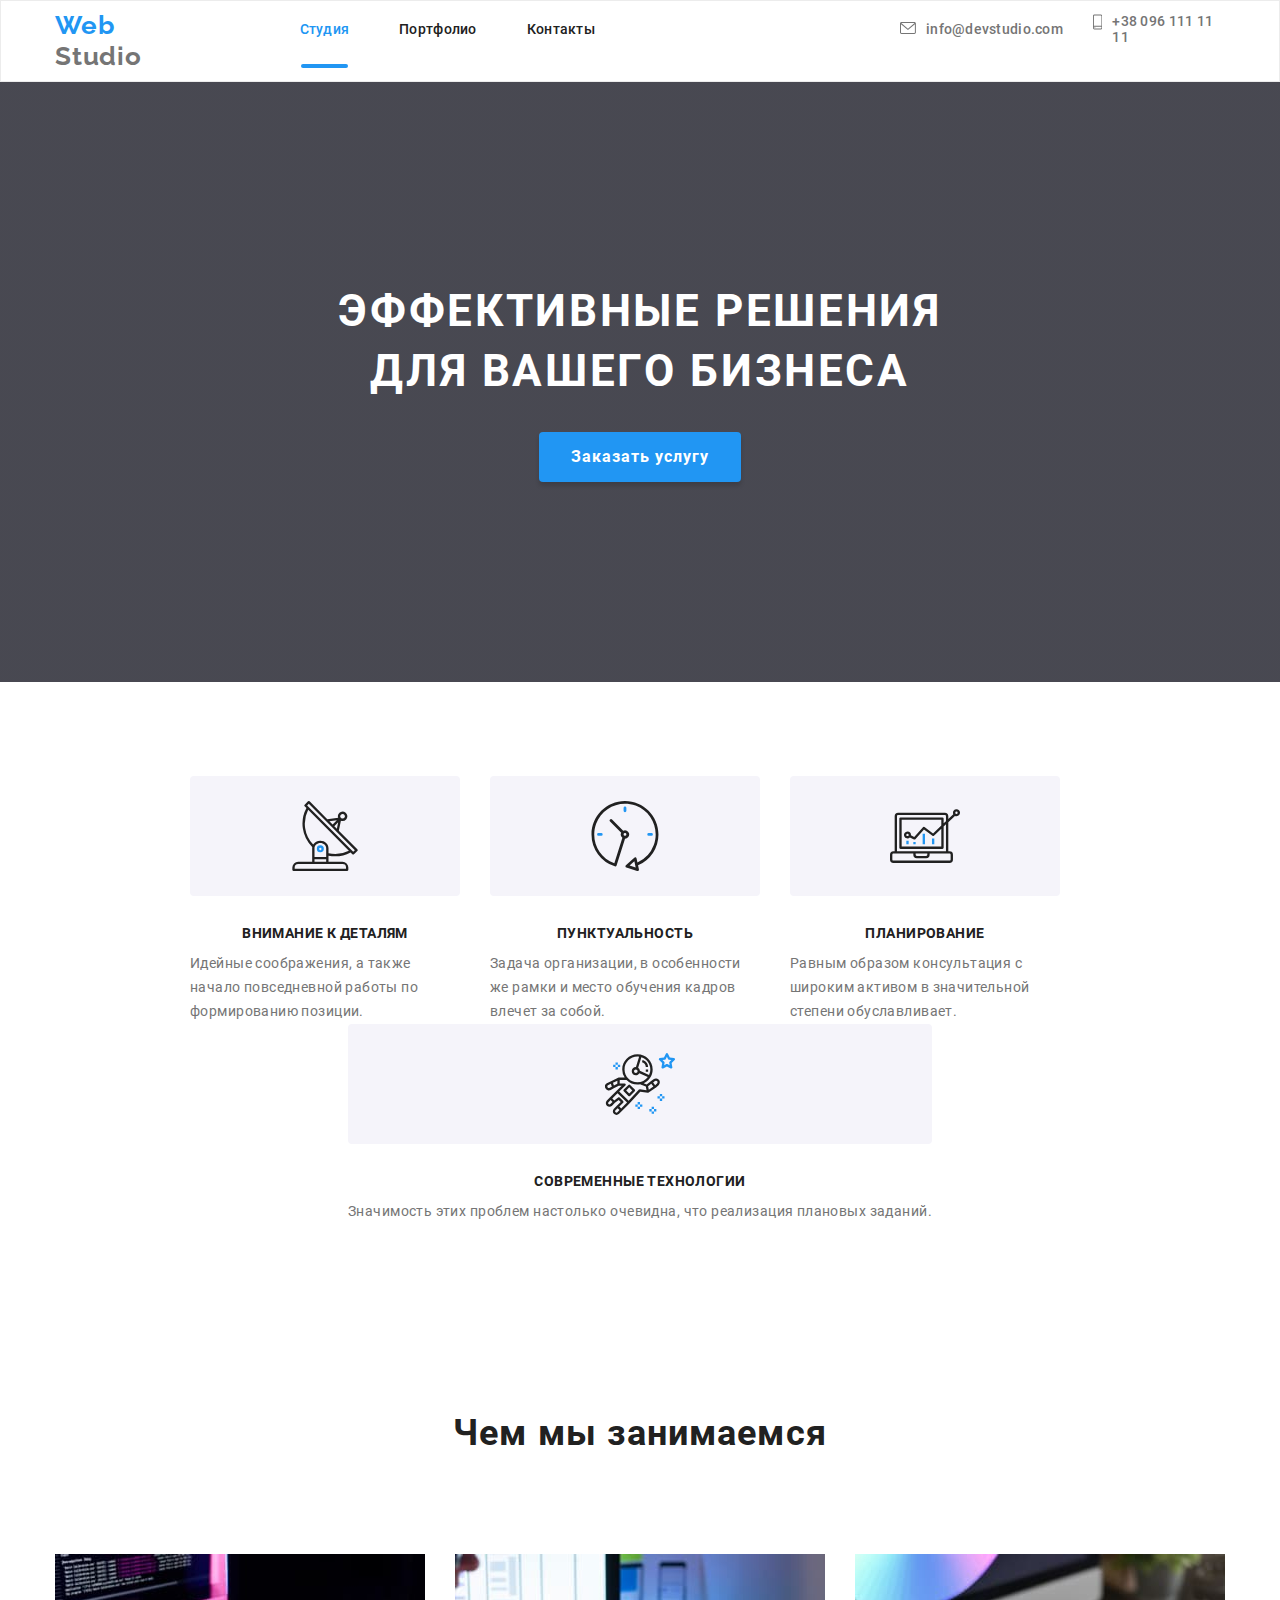
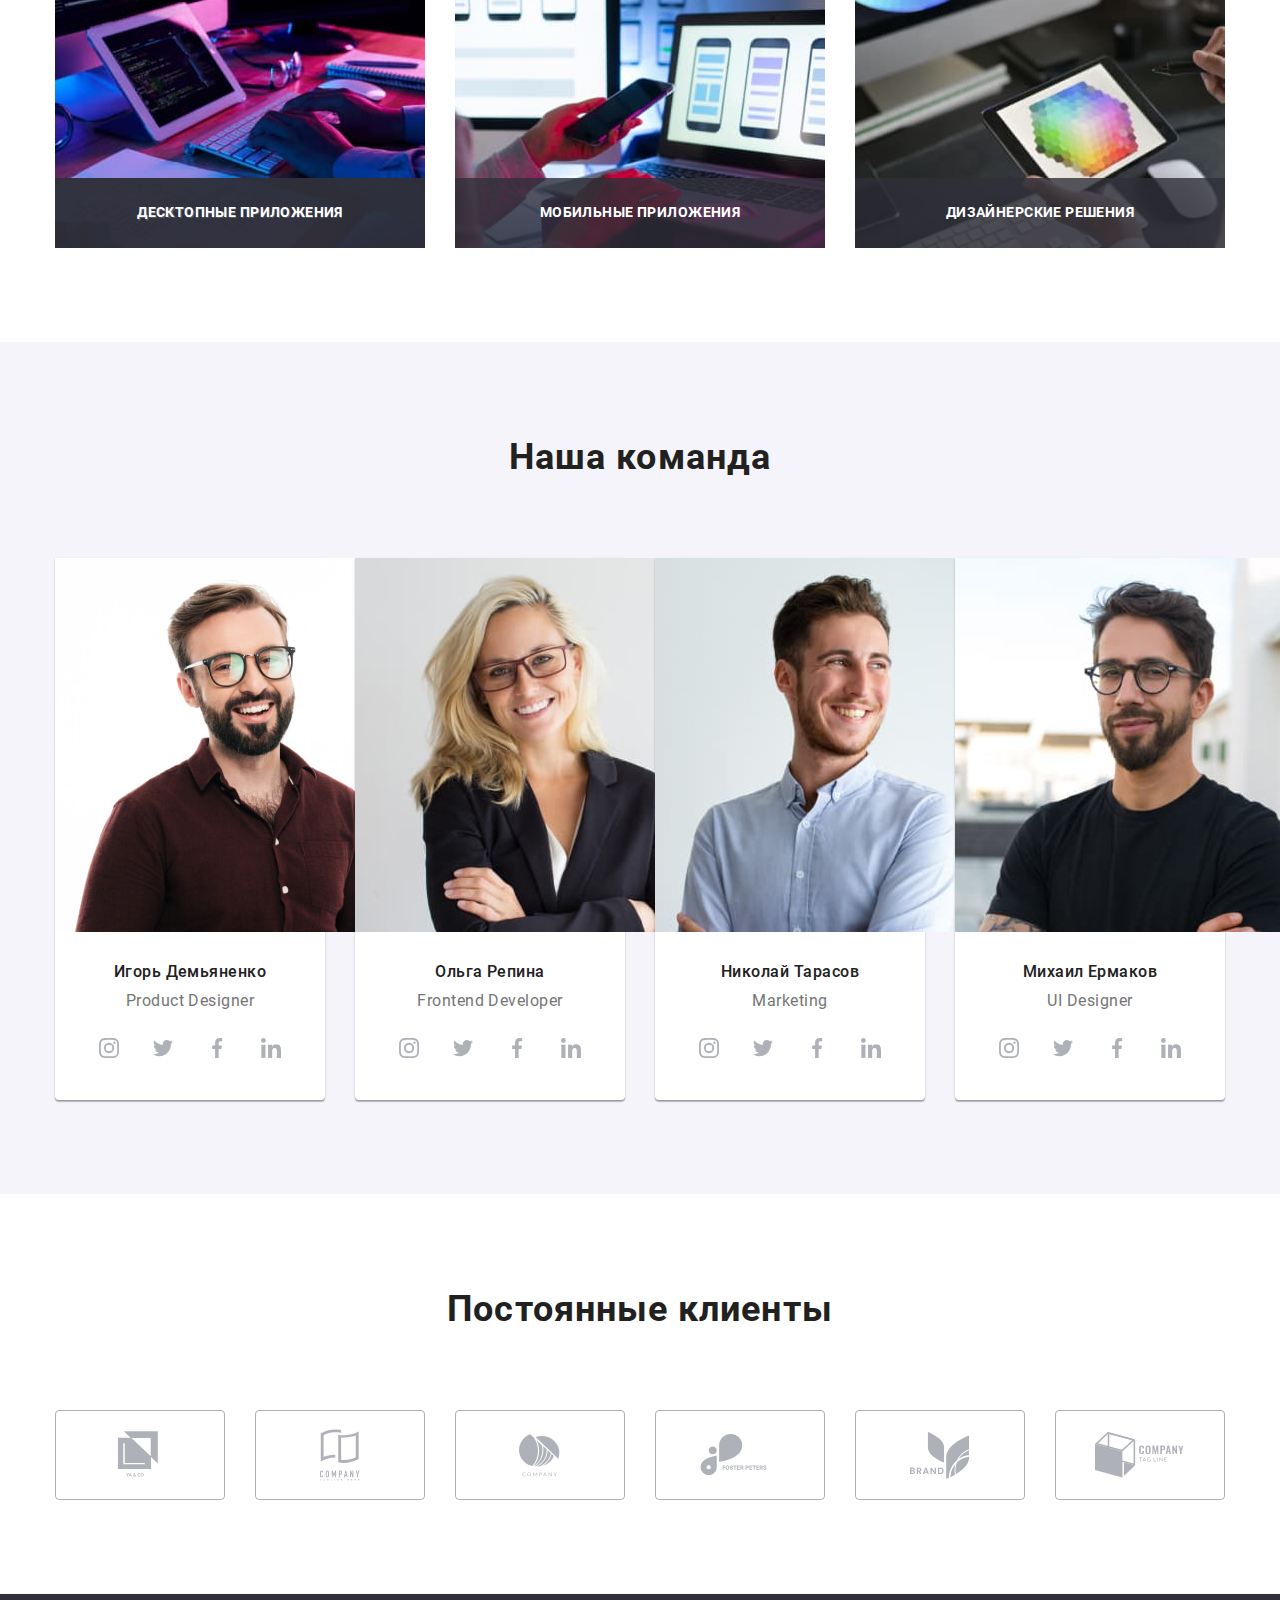
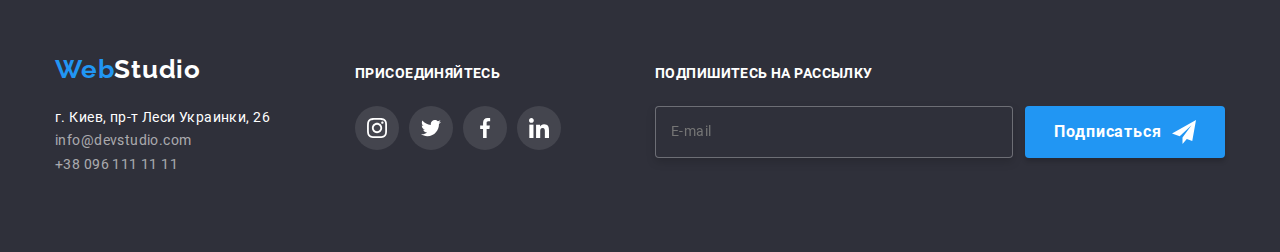
==== commit f0af770f: "Подключает шрифты локально через @font-face." ====
--- a/index.html
+++ b/index.html
@@ -5,7 +5,9 @@
     <meta name="viewport" content="width=device-width, initial-scale=1.0" />
     <meta http-equiv="X-UA-Compatible" content="ie=edge" />
     <title>Web Studio</title>
+    <!--
     <link href="https://fonts.googleapis.com/css2?family=Raleway:wght@700&family=Roboto:wght@400;500;700;900&display=swap" rel="stylesheet" />
+    -->
     <link rel="stylesheet" href="https://cdnjs.cloudflare.com/ajax/libs/modern-normalize/0.7.0/modern-normalize.min.css" />
     <link rel="stylesheet" href="./css/main.min.css" />
   </head>
--- a/css/main.min.css
+++ b/css/main.min.css
@@ -1,2 +1,2 @@
-*,*::before,*::after{-webkit-box-sizing:inherit;box-sizing:inherit}*{-webkit-box-sizing:border-box;box-sizing:border-box}body{font-family:Roboto,sans-serif;font-size:14px;line-height:1.714;letter-spacing:0.03em;color:#757575}a{text-decoration:none}h1,h2,h3,p{margin:0;padding:0}img{display:block}.container{margin:0 auto;padding:0 15px}@media screen and (min-width: 480px){.container{width:480px}}@media screen and (min-width: 768px){.container{width:768px}}@media screen and (min-width: 1200px){.container{width:1200px}}.list{list-style:none;margin:0;padding:0}.box{padding-top:60px;padding-bottom:60px}@media screen and (min-width: 1200px){.box{padding-top:94px;padding-bottom:94px}}@media screen and (min-width: 768px){.list-box{display:-webkit-box;display:-ms-flexbox;display:flex;-webkit-box-pack:center;-ms-flex-pack:center;justify-content:center;-ms-flex-wrap:wrap;flex-wrap:wrap}}.item-box{width:100%;margin-right:30px;margin-top:30px}@media screen and (min-width: 768px) and (max-width: 1199px){.item-box{width:calc((100% - 30px) / 2)}.item-box:nth-child(2n){margin-right:0}}@media screen and (min-width: 1200px){.item-box{width:calc((100% - 30px * 3) / 4)}.item-box:last-child{margin-right:0}}.section-title{margin:0;margin-bottom:50px;color:#212121;font-weight:700;font-size:36px;line-height:1.17;text-align:center;letter-spacing:0.03em}.visually-hidden{position:absolute !important;clip:rect(1px 1px 1px 1px);clip:rect(1px, 1px, 1px, 1px);padding:0 !important;border:0 !important;height:1px !important;width:1px !important;overflow:hidden}.logo{margin:0;color:#757575;font-family:Raleway,sans-serif;font-weight:700;font-size:26px;line-height:1.2;letter-spacing:0.03em}.logo-color{color:#2196F3}.page-header{position:relative;border:1px solid #ececec}.header{padding:10px 0;height:60px}@media screen and (min-width: 768px){.header{display:-webkit-box;display:-ms-flexbox;display:flex;-webkit-box-align:center;-ms-flex-align:center;align-items:center;padding:26px 0;height:80px}}@media screen and (min-width: 1200px){.header{padding:24px 0}}.navigation{display:-webkit-box;display:-ms-flexbox;display:flex}@media screen and (max-width: 767px){.navigation{-webkit-box-pack:justify;-ms-flex-pack:justify;justify-content:space-between;-webkit-box-align:center;-ms-flex-align:center;align-items:center}}@media screen and (min-width: 1200px){.navigation{-webkit-box-align:baseline;-ms-flex-align:baseline;align-items:baseline}}.logo{display:block}.menu-btn{width:40px;height:40px;margin:0;padding:0;border:none;background-color:transparent}@media screen and (min-width: 768px){.menu-btn{display:none}}.menu-btn .icon-cross{display:none}.menu-btn.is-open .icon-cross{display:block}.close-icon{fill:#000;-webkit-transition:fill 250ms cubic-bezier(0.4, 0, 0.2, 1);transition:fill 250ms cubic-bezier(0.4, 0, 0.2, 1)}.close-icon:hover,.close-icon:focus{fill:#2196F3}.menu-btn.is-open .icon-menu{display:none}@media screen and (max-width: 767px){.menu-container{display:none;position:absolute;top:100%;left:0;width:100%;padding:60px 0;background-color:#fff;text-align:center;-webkit-box-shadow:0px 4px 8px rgba(0,0,0,0.04),0px 2px 4px rgba(0,0,0,0.08),0px 1px 3px rgba(0,0,0,0.16);box-shadow:0px 4px 8px rgba(0,0,0,0.04),0px 2px 4px rgba(0,0,0,0.08),0px 1px 3px rgba(0,0,0,0.16);z-index:100}.menu-container.is-open{display:block}}@media screen and (min-width: 768px){.menu-container{display:-webkit-box;display:-ms-flexbox;display:flex}}@media screen and (max-width: 767px){.nav{display:inline-block;-webkit-box-orient:vertical;-webkit-box-direction:normal;-ms-flex-direction:column;flex-direction:column}}@media screen and (min-width: 768px){.nav{margin:0 84px 0 88px;display:-webkit-box;display:-ms-flexbox;display:flex;-webkit-box-align:center;-ms-flex-align:center;align-items:center}}@media screen and (min-width: 1200px){.nav{margin:0 305px 0 93px}}.nav-item{position:relative}@media screen and (max-width: 767px){.nav-item{margin-bottom:40px}}@media screen and (min-width: 768px){.nav-item:not(:last-child){margin-right:50px}}.nav-link{color:#212121;font-family:Roboto,sans-serif;font-style:normal;font-weight:500;font-size:18px;line-height:1.17;letter-spacing:0.02em;-webkit-transition:color 250ms cubic-bezier(0.4, 0, 0.2, 1);transition:color 250ms cubic-bezier(0.4, 0, 0.2, 1)}@media screen and (min-width: 768px){.nav-link{font-size:14px;line-height:1.14}}.nav-link:hover,.nav-link:focus{color:#2196F3}.nav-link.current{color:#2196F3}.nav-link.current:after{content:"";display:block;height:4px;position:absolute;left:1px;right:1px;top:46px;background:#2196F3;border-radius:2px}@media screen and (max-width: 767px){.nav-link.current:after{top:30px}}@media screen and (max-width: 767px){.menu-contacts{margin-top:20px}}@media screen and (min-width: 1200px){.menu-contacts{display:-webkit-box;display:-ms-flexbox;display:flex;-webkit-box-align:center;-ms-flex-align:center;align-items:center}}@media screen and (max-width: 767px){.contact-item:not(:last-child){margin-bottom:16px}}@media screen and (min-width: 768px) and (max-width: 1199px){.contact-item:not(:last-child){margin-bottom:10px}}@media screen and (min-width: 1200px){.contact-item:not(:last-child){margin-right:30px}}.link-contact{display:-webkit-box;display:-ms-flexbox;display:flex;color:#757575;font-family:Roboto,sans-serif;font-style:normal;font-weight:500;font-size:14px;line-height:1.14;letter-spacing:0.02em;fill:#757575;-webkit-transition:color 250ms cubic-bezier(0.4, 0, 0.2, 1),fill 250ms cubic-bezier(0.4, 0, 0.2, 1);transition:color 250ms cubic-bezier(0.4, 0, 0.2, 1),fill 250ms cubic-bezier(0.4, 0, 0.2, 1)}@media screen and (max-width: 767px){.link-contact{-webkit-box-pack:center;-ms-flex-pack:center;justify-content:center}}@media screen and (min-width: 768px) and (max-width: 1199px){.link-contact{font-size:12px}.link-contact:not(:last-child){margin-bottom:10px}}@media screen and (min-width: 1200px){.link-contact{font-size:14px;line-height:1.14}}.link-contact:hover,.link-contact:focus{color:#2196F3;fill:#2196F3}.sprite-envelope{margin-right:10px}@media screen and (min-width: 768px) and (max-width: 1199px){.sprite-envelope{margin-right:8px}}.sprite-smartphone{margin-right:10px}@media screen and (min-width: 768px) and (max-width: 1199px){.sprite-smartphone{margin-right:8px}}.button.primary{display:inline-block;min-width:200px;padding-top:10px;padding-bottom:10px;padding-right:32px;padding-left:32px;background-color:#2196F3;border:none;-webkit-box-shadow:0px 4px 4px rgba(0,0,0,0.15);box-shadow:0px 4px 4px rgba(0,0,0,0.15);border-radius:4px;-webkit-transition:background-color 250ms cubic-bezier(0.4, 0, 0.2, 1);transition:background-color 250ms cubic-bezier(0.4, 0, 0.2, 1);color:#fff;font-family:Roboto,sans-serif;font-weight:700;font-size:16px;line-height:1.87;letter-spacing:0.06em;cursor:pointer}.button.primary:hover,.button.primary:focus{background-color:#188ce8;color:white-color}.button.footer-button{display:-webkit-inline-box;display:-ms-inline-flexbox;display:inline-flex;-webkit-box-align:center;-ms-flex-align:center;align-items:center;-webkit-box-pack:center;-ms-flex-pack:center;justify-content:center;padding-right:25px;padding-left:25px}.button.footer-button::after{content:"";width:24px;height:24px;margin-left:10px;background-image:url(../images/icon_send.svg);background-size:contain}.btn-list{display:-webkit-box;display:-ms-flexbox;display:flex}@media screen and (max-width: 767px){.btn-list{-ms-flex-wrap:wrap;flex-wrap:wrap}}@media screen and (min-width: 768px){.btn-list{-webkit-box-pack:center;-ms-flex-pack:center;justify-content:center}}@media screen and (min-width: 1200px){.btn-list{margin-bottom:50px}}.button.btn-portfolio{display:inline-block;min-width:73px;margin-right:8px;padding-top:6px;padding-bottom:6px;padding-right:22px;padding-left:22px;border-radius:4px;border:none;color:#212121;background-color:#F5F4FA;font-family:Roboto,sans-serif;font-weight:500;font-size:16px;line-height:1.62;cursor:pointer;-webkit-transition:background-color 250ms cubic-bezier(0.4, 0, 0.2, 1),color 250ms cubic-bezier(0.4, 0, 0.2, 1);transition:background-color 250ms cubic-bezier(0.4, 0, 0.2, 1),color 250ms cubic-bezier(0.4, 0, 0.2, 1)}@media screen and (max-width: 767px){.button.btn-portfolio{margin-bottom:10px}}.button.btn-portfolio:hover,.button.btn-portfolio:focus{color:#fff;background-color:#2196F3;-webkit-box-shadow:0px 3px 1px rgba(0,0,0,0.1),0px 1px 2px rgba(0,0,0,0.08),0px 2px 2px rgba(0,0,0,0.12);box-shadow:0px 3px 1px rgba(0,0,0,0.1),0px 1px 2px rgba(0,0,0,0.08),0px 2px 2px rgba(0,0,0,0.12);border:none}.btn-send{position:absolute;left:50%;bottom:0;-webkit-transform:translate(-50%, -80%);transform:translate(-50%, -80%)}.hero{min-height:400px;margin:0 auto;background-color:rgba(47,48,58,0.8);background-image:-webkit-gradient(linear, left top, right top, from(rgba(47,48,58,0.4)), to(rgba(47,48,58,0.4))),url(../images/images_new/hero/hero-phone-img.jpg);background-image:linear-gradient(to right, rgba(47,48,58,0.4), rgba(47,48,58,0.4)),url(../images/images_new/hero/hero-phone-img.jpg);background-size:cover;background-position:center;text-align:center}@media screen and (min-device-pixel-ratio: 2), screen and (-webkit-min-device-pixel-ratio: 2), screen and (min-resolution: 192dpi), screen and (min-resolution: 2dppx){.hero{background-image:-webkit-gradient(linear, left top, left bottom, from(rgba(47,48,58,0.4)), to(rgba(47,48,58,0.4))),url("../images/images_new/hero/hero-phone-img@2x.jpg");background-image:linear-gradient(rgba(47,48,58,0.4), rgba(47,48,58,0.4)),url("../images/images_new/hero/hero-phone-img@2x.jpg")}}@media screen and (min-width: 768px) and (max-width: 1199px){.hero{background-image:-webkit-gradient(linear, left top, right top, from(rgba(47,48,58,0.4)), to(rgba(47,48,58,0.4))),url(../images/images_new/hero/hero-tablet-img.jpg);background-image:linear-gradient(to right, rgba(47,48,58,0.4), rgba(47,48,58,0.4)),url(../images/images_new/hero/hero-tablet-img.jpg)}}@media screen and (min-width: 768px) and (max-width: 1199px) and (min-device-pixel-ratio: 2), screen and (min-width: 768px) and (max-width: 1199px) and (-webkit-min-device-pixel-ratio: 2), screen and (min-width: 768px) and (max-width: 1199px) and (min-resolution: 192dpi), screen and (min-width: 768px) and (max-width: 1199px) and (min-resolution: 2dppx){.hero{background-image:-webkit-gradient(linear, left top, left bottom, from(rgba(47,48,58,0.4)), to(rgba(47,48,58,0.4))),url("../images/images_new/hero/hero-tablet-img@2x.jpg");background-image:linear-gradient(rgba(47,48,58,0.4), rgba(47,48,58,0.4)),url("../images/images_new/hero/hero-tablet-img@2x.jpg")}}@media screen and (min-width: 1200px){.hero{min-height:600px;background-image:-webkit-gradient(linear, left top, right top, from(rgba(47,48,58,0.4)), to(rgba(47,48,58,0.4))),url(../images/hero/hero-img.jpg);background-image:linear-gradient(to right, rgba(47,48,58,0.4), rgba(47,48,58,0.4)),url(../images/hero/hero-img.jpg)}}@media screen and (min-width: 1200px) and (min-device-pixel-ratio: 2), screen and (min-width: 1200px) and (-webkit-min-device-pixel-ratio: 2), screen and (min-width: 1200px) and (min-resolution: 192dpi), screen and (min-width: 1200px) and (min-resolution: 2dppx){.hero{background-image:-webkit-gradient(linear, left top, left bottom, from(rgba(47,48,58,0.4)), to(rgba(47,48,58,0.4))),url("../images/images_new/hero/hero-img@2x.jpg");background-image:linear-gradient(rgba(47,48,58,0.4), rgba(47,48,58,0.4)),url("../images/images_new/hero/hero-img@2x.jpg")}}.hero-box{padding-top:118px;padding-bottom:118px;margin:0 auto}@media screen and (min-width: 1200px){.hero-box{padding-top:200px;padding-bottom:200px}}.hero-title{width:360px;height:84px;margin-top:0;margin-bottom:30px;margin-right:auto;margin-left:auto;font-weight:700;font-size:26px;color:#fff;line-height:1.62;text-align:center;letter-spacing:0.06em;text-transform:uppercase}@media screen and (min-width: 1200px){.hero-title{width:696px;height:120px;font-size:44px;line-height:1.36}}.social-item:not(:last-child){margin-right:10px}.social-link{display:-webkit-inline-box;display:-ms-inline-flexbox;display:inline-flex;-webkit-box-pack:center;-ms-flex-pack:center;justify-content:center;-webkit-box-align:center;-ms-flex-align:center;align-items:center;width:44px;height:44px;border-radius:50%;fill:#afb1b8;-webkit-transition:background-color 250ms cubic-bezier(0.4, 0, 0.2, 1),fill 250ms cubic-bezier(0.4, 0, 0.2, 1);transition:background-color 250ms cubic-bezier(0.4, 0, 0.2, 1),fill 250ms cubic-bezier(0.4, 0, 0.2, 1)}.social-link:last-child{margin-right:0}.social-link:hover,.social-link:focus{fill:#fff;background-color:#2196F3}.box.principles{padding-top:30px}@media screen and (min-width: 1200px){.box.principles{padding-top:64px}}.cover{padding:25px 1px;margin-bottom:30px;background-color:#F5F4FA;border-radius:4px}.principles-icon{display:block;margin:auto}.principles-title{text-align:center;color:#212121;margin:0;margin-bottom:10px;font-size:14px;line-height:1.14;text-transform:uppercase;letter-spacing:0.03em}.principles-text{margin:0;font-size:14px;line-height:1.71;letter-spacing:0.03em}@media screen and (max-width: 1200px){.activities{display:none}}.activity-box{position:relative;width:calc((100% - 30px * 2) / 3);margin-right:30px;margin-top:50px}.activity-box:nth-child(3n){margin-right:0}.activity-text-box{position:absolute;width:100%;top:224px}.activity-text{margin-top:0px;margin-bottom:0px;padding-top:27px;padding-bottom:27px;color:#fff;background-color:rgba(47,48,58,0.8);font-weight:700;font-size:14px;line-height:1.14;text-align:center;letter-spacing:0.03em;text-transform:uppercase}.teams{background-color:#F5F4FA}.team-item{background:#fff;-webkit-box-shadow:0px 1px 3px rgba(0,0,0,0.12),0px 1px 1px rgba(0,0,0,0.14),0px 2px 1px rgba(0,0,0,0.2);box-shadow:0px 1px 3px rgba(0,0,0,0.12),0px 1px 1px rgba(0,0,0,0.14),0px 2px 1px rgba(0,0,0,0.2);border-radius:0px 0px 4px 4px;padding-bottom:30px}.team-name{margin-top:30px;margin-bottom:0;color:#212121;font-weight:500;font-size:16px;line-height:1.2;text-align:center;letter-spacing:0.03em}.team-position{margin-top:10px;margin-bottom:0;font-size:16px;line-height:1.2;text-align:center;letter-spacing:0.03em}.social-list{display:-webkit-box;display:-ms-flexbox;display:flex;-webkit-box-pack:center;-ms-flex-pack:center;justify-content:center;height:44px;margin-top:16px}.section-customers{display:-webkit-box;display:-ms-flexbox;display:flex;-ms-flex-wrap:wrap;flex-wrap:wrap;-webkit-box-pack:justify;-ms-flex-pack:justify;justify-content:space-between}.customers-item{width:calc((100% - 30px) / 2);margin-top:30px}@media screen and (min-width: 768px){.customers-item{width:calc((100% - 30px * 2) / 3)}}@media screen and (min-width: 1200px){.customers-item{width:calc((100% - 30px * 5) / 6)}}.customers-link{display:-webkit-box;display:-ms-flexbox;display:flex;-webkit-box-pack:center;-ms-flex-pack:center;justify-content:center;-webkit-box-align:center;-ms-flex-align:center;align-items:center;width:100%;height:90px;border:1px solid #afb1b8;-webkit-box-sizing:border-box;box-sizing:border-box;border-radius:4px;fill:#afb1b8;-webkit-transition:border-color 250ms cubic-bezier(0.4, 0, 0.2, 1);transition:border-color 250ms cubic-bezier(0.4, 0, 0.2, 1)}.customers-link:hover,.customers-link:focus{border-color:#2196F3}.customers-icon{fill:#afb1b8;-webkit-transition:fill 250ms cubic-bezier(0.4, 0, 0.2, 1);transition:fill 250ms cubic-bezier(0.4, 0, 0.2, 1)}.customers-link:hover .customers-icon,.customers-link:focus .customers-icon{fill:#2196F3}.page-footer{color:#fff;background-color:#2F303A}@media screen and (min-width: 768px){.footer-container{display:-webkit-box;display:-ms-flexbox;display:flex}}@media screen and (min-width: 768px) and (max-width: 1199px){.footer-container{-ms-flex-wrap:wrap;flex-wrap:wrap}}.basement-one{width:100%;padding-top:60px}@media screen and (max-width: 1199px){.basement-one{text-align:center}}@media screen and (min-width: 768px){.basement-one{width:calc((100% - 2 * 30px) / 2);margin:0 auto}}@media screen and (min-width: 1200px){.basement-one{width:calc((100% - (30px + 15px)) / 4);margin:0 30px 0 0;padding-bottom:60px}}.logo.page-footer{color:#fff;margin-top:0;margin-bottom:20px}.address-text{font-family:Roboto,sans-serif;font-style:normal;font-size:14px;line-height:1.71;letter-spacing:0.03em}.address-text a{color:rgba(255,255,255,0.6);-webkit-transition:color 250ms cubic-bezier(0.4, 0, 0.2, 1);transition:color 250ms cubic-bezier(0.4, 0, 0.2, 1)}.address-text a:hover,.address-text a:focus{color:#2196F3}.basement-two{padding-top:60px}@media screen and (max-width: 1199px){.basement-two{width:100%;text-align:center;padding-bottom:60px}}@media screen and (min-width: 1200px){.basement-two{width:calc((100% - 15px) / 2);padding-bottom:94px}}.bold{display:inline-block;margin-top:12px;font-weight:700;font-size:14px;line-height:1.14;text-transform:uppercase}.footer-social{display:-webkit-box;display:-ms-flexbox;display:flex;margin-top:20px}@media screen and (max-width: 1199px){.footer-social{-webkit-box-pack:center;-ms-flex-pack:center;justify-content:center}}.footer-socials{background-color:rgba(255,255,255,0.1);fill:#fff}.footer-form{display:block;margin-top:20px}@media screen and (min-width: 1200px){.footer-form{display:-webkit-box;display:-ms-flexbox;display:flex}}.footer-input{width:calc(100% - 30px);margin:0 15px 20px 15px;padding:16px 15px;background-color:#2F303A;border:1px solid rgba(255,255,255,0.3);-webkit-box-sizing:border-box;box-sizing:border-box;-webkit-filter:drop-shadow(0px 4px 4px rgba(0,0,0,0.15));filter:drop-shadow(0px 4px 4px rgba(0,0,0,0.15));border-radius:4px;outline:none;line-height:1.25;letter-spacing:0.03em;color:rgba(255,255,255,0.6);-webkit-transition:border-color 250ms cubic-bezier(0.4, 0, 0.2, 1);transition:border-color 250ms cubic-bezier(0.4, 0, 0.2, 1)}.footer-input:focus{border-color:#fff;color:#757575;background-color:#2F303A}@media screen and (min-width: 1200px){.footer-input{width:358px;margin:0 12px 0 0}}.backdrop{position:fixed;top:0;left:0;width:100%;height:100%;background:rgba(0,0,0,0.2);-webkit-transition:opacity 250ms cubic-bezier(0.4, 0, 0.2, 1);transition:opacity 250ms cubic-bezier(0.4, 0, 0.2, 1)}.backdrop.is-hidden{opacity:0;pointer-events:none}.modal{position:absolute;top:50%;left:50%;-webkit-transform:translate(-50%, -50%);transform:translate(-50%, -50%);min-width:450px;min-height:609px;padding:40px;background-color:#fff;-webkit-box-shadow:0px 1px 3px rgba(0,0,0,0.12),0px 1px 1px rgba(0,0,0,0.14),0px 2px 1px rgba(0,0,0,0.2);box-shadow:0px 1px 3px rgba(0,0,0,0.12),0px 1px 1px rgba(0,0,0,0.14),0px 2px 1px rgba(0,0,0,0.2);border-radius:4px}@media screen and (max-width: 450px){.modal{min-width:100%}}@media screen and (min-width: 1200px){.modal{min-width:528px;min-height:581px}}.modal .btn-close{position:absolute;top:8px;right:8px;width:30px;height:30px;padding:0;padding-top:5px;-webkit-box-sizing:border-box;box-sizing:border-box;background:#fff;border:1px solid rgba(0,0,0,0.1);border-radius:50%}.close-icon{fill:#000;-webkit-transition:fill 250ms cubic-bezier(0.4, 0, 0.2, 1);transition:fill 250ms cubic-bezier(0.4, 0, 0.2, 1)}.close-icon:hover,.close-icon:focus{fill:#2196F3}.message{display:block;margin-bottom:12px;font-weight:bold;font-size:20px;line-height:1.15;text-align:center;letter-spacing:0.03em;color:#212121}.form-box{width:100%;font-size:12px;line-height:1.16;letter-spacing:0.01em;color:#757575}.form-field{position:relative;display:-webkit-box;display:-ms-flexbox;display:flex;-webkit-box-orient:vertical;-webkit-box-direction:normal;-ms-flex-direction:column;flex-direction:column;width:100%;margin-bottom:10px}.form-label{margin-bottom:4px}.input-box{padding:11px;padding-left:40px;border:1px solid rgba(33,33,33,0.2);border-radius:4px;line-height:1.16;color:#212121;-webkit-transition:outline-color 250ms cubic-bezier(0.4, 0, 0.2, 1);transition:outline-color 250ms cubic-bezier(0.4, 0, 0.2, 1)}.input-box:focus{outline-color:#2196F3}.input-box.comment{height:120px;margin-bottom:20px;resize:none;padding:16px;letter-spacing:0.01em;color:#212121}.form-icon{position:absolute;display:inline-block;top:50%;left:12px;-webkit-transition:fill 250ms cubic-bezier(0.4, 0, 0.2, 1);transition:fill 250ms cubic-bezier(0.4, 0, 0.2, 1)}.input-box:focus ~ .form-icon{fill:#2196F3}.checkbox{position:bsolute;width:1px;height:1px;margin:-1px;border:0;padding:0;clip:rect(0 0 0 0);overflow:hidden}.checkbox-icon{display:inline-block;width:16px;height:15px;margin-right:7px;border:2px solid #212121;border-radius:4px;background-color:rgba(255,255,255,0);-webkit-transition-property:border, background-color;transition-property:border, background-color;-webkit-transition-duration:250ms;transition-duration:250ms;-webkit-transition-timing-function:cubic-bezier(0.4, 0, 0.2, 1);transition-timing-function:cubic-bezier(0.4, 0, 0.2, 1)}.checkbox:checked+.checkbox-icon{background-color:#2196F3;background-image:url("../images/checkbox_vector.svg");background-position:center;background-size:contain;background-repeat:no-repeat;background-origin:border-box;border-color:accent-color}.checkbox:focus ~ .checkbox-icon{border-color:#2196F3}@media screen and (min-width: 1200px){.accept{font-size:14px;line-height:1.71}}.contract{color:#2196F3;text-decoration:underline}.btn-send{position:absolute;left:50%;bottom:0;-webkit-transform:translate(-50%, -80%);transform:translate(-50%, -80%)}@media screen and (min-width: 768px){.portfolio{display:-webkit-box;display:-ms-flexbox;display:flex;-ms-flex-wrap:wrap;flex-wrap:wrap}}.portfolio-item{width:100%;background:#fff;margin-top:30px;position:relative}@media screen and (min-width: 768px) and (max-width: 1199px){.portfolio-item{width:calc((100% - 30px) / 2)}.portfolio-item:not(:nth-child(2n)){margin-right:30px}}@media screen and (min-width: 1200px){.portfolio-item{width:calc((100% - 30px * 2) / 3);margin-right:30px}}@media screen and (min-width: 1200px){.portfolio-item:nth-last-child(3n+1){margin-right:0}}.portfolio-item:hover,.portfolio-item:focus,a.filtre:focus{-webkit-box-shadow:0px 1px 1px rgba(0,0,0,0.12),0px 4px 4px rgba(0,0,0,0.06),1px 4px 6px rgba(0,0,0,0.16);box-shadow:0px 1px 1px rgba(0,0,0,0.12),0px 4px 4px rgba(0,0,0,0.06),1px 4px 6px rgba(0,0,0,0.16)}.portfolio-item:hover .hover-card,.portfolio-item:focus .hover-card{opacity:0.9;-webkit-transform:translateY(0);transform:translateY(0)}.filtre{text-decoration:none;display:block}.portfolio-card{position:relative;border:0;overflow:hidden}.hover-card{position:absolute;top:0px;left:0px;width:100%;height:100%;-webkit-transform:translateY(100%);transform:translateY(100%);-webkit-transition:-webkit-transform 250ms cubic-bezier(0.4, 0, 0.2, 1);transition:-webkit-transform 250ms cubic-bezier(0.4, 0, 0.2, 1);transition:transform 250ms cubic-bezier(0.4, 0, 0.2, 1);transition:transform 250ms cubic-bezier(0.4, 0, 0.2, 1), -webkit-transform 250ms cubic-bezier(0.4, 0, 0.2, 1);display:-webkit-box;display:-ms-flexbox;display:flex;padding-left:24px;padding-right:24px;-webkit-box-pack:center;-ms-flex-pack:center;justify-content:center;-webkit-box-align:center;-ms-flex-align:center;align-items:center;background-color:rgba(33,150,243,0.9)}.hover-text{color:#fff;font-size:18px;line-height:1.56;letter-spacing:0.03em}.portfolio-title{border:1px solid #eee;border-top:none;padding-top:20px;padding-right:24px;padding-bottom:20px;padding-left:24px}.title-card{margin-bottom:0;color:#212121;font-weight:700;font-size:18px;line-height:2;letter-spacing:0.06em}@media screen and (min-width: 768px) and (max-width: 1199px){.title-card{font-size:16px}}.text-card{margin-top:4px;margin-bottom:0;color:#757575;font-size:16px;line-height:1.87;letter-spacing:0.03em}
+@font-face{font-family:"Roboto";src:url("../fonts/roboto-v20-latin_cyrillic-regular.woff2") format("woff2"),url("../fonts/roboto-v20-latin_cyrillic-regular.woff") format("woff");font-weight:400;font-style:normal}@font-face{font-family:"Roboto";src:url("../fonts/roboto-v20-latin_cyrillic-500.woff2") format("woff2"),url("../fonts/roboto-v20-latin_cyrillic-500.woff") format("woff");font-weight:500;font-style:normal}@font-face{font-family:"Roboto";src:url("../fonts/roboto-v20-latin_cyrillic-700.woff2") format("woff2"),url("../fonts/roboto-v20-latin_cyrillic-700.woff") format("woff");font-weight:700;font-style:normal}@font-face{font-family:"Roboto";src:url("../fonts/roboto-v20-latin_cyrillic-900.woff2") format("woff2"),url("../fonts/roboto-v20-latin_cyrillic-900.woff") format("woff");font-weight:900;font-style:normal}@font-face{font-family:"Raleway";src:url("../fonts/raleway-v17-latin_cyrillic-regular.woff2") format("woff2"),url("../fonts/raleway-v17-latin_cyrillic-regular.woff") format("woff");font-weight:400;font-style:normal}@font-face{font-family:"Raleway";src:url("../fonts/raleway-v17-latin_cyrillic-700.woff2") format("woff2"),url("../fonts/raleway-v17-latin_cyrillic-700.woff") format("woff");font-weight:700;font-style:normal}*,*::before,*::after{-webkit-box-sizing:inherit;box-sizing:inherit}*{-webkit-box-sizing:border-box;box-sizing:border-box}body{font-family:Roboto,sans-serif;font-size:14px;line-height:1.714;letter-spacing:0.03em;color:#757575}a{text-decoration:none}h1,h2,h3,p{margin:0;padding:0}img{display:block}.container{margin:0 auto;padding:0 15px}@media screen and (min-width: 480px){.container{width:480px}}@media screen and (min-width: 768px){.container{width:768px}}@media screen and (min-width: 1200px){.container{width:1200px}}.list{list-style:none;margin:0;padding:0}.box{padding-top:60px;padding-bottom:60px}@media screen and (min-width: 1200px){.box{padding-top:94px;padding-bottom:94px}}@media screen and (min-width: 768px){.list-box{display:-webkit-box;display:-ms-flexbox;display:flex;-webkit-box-pack:center;-ms-flex-pack:center;justify-content:center;-ms-flex-wrap:wrap;flex-wrap:wrap}}.item-box{width:100%;margin-right:30px;margin-top:30px}@media screen and (min-width: 768px) and (max-width: 1199px){.item-box{width:calc((100% - 30px) / 2)}.item-box:nth-child(2n){margin-right:0}}@media screen and (min-width: 1200px){.item-box{width:calc((100% - 30px * 3) / 4)}.item-box:last-child{margin-right:0}}.section-title{margin:0;margin-bottom:50px;color:#212121;font-weight:700;font-size:36px;line-height:1.17;text-align:center;letter-spacing:0.03em}.visually-hidden{position:absolute !important;clip:rect(1px 1px 1px 1px);clip:rect(1px, 1px, 1px, 1px);padding:0 !important;border:0 !important;height:1px !important;width:1px !important;overflow:hidden}.logo{margin:0;color:#757575;font-family:Raleway,sans-serif;font-weight:700;font-size:26px;line-height:1.2;letter-spacing:0.03em}.logo-color{color:#2196F3}.page-header{position:relative;border:1px solid #ececec}.header{padding:10px 0;height:60px}@media screen and (min-width: 768px){.header{display:-webkit-box;display:-ms-flexbox;display:flex;-webkit-box-align:center;-ms-flex-align:center;align-items:center;padding:26px 0;height:80px}}@media screen and (min-width: 1200px){.header{padding:24px 0}}.navigation{display:-webkit-box;display:-ms-flexbox;display:flex}@media screen and (max-width: 767px){.navigation{-webkit-box-pack:justify;-ms-flex-pack:justify;justify-content:space-between;-webkit-box-align:center;-ms-flex-align:center;align-items:center}}@media screen and (min-width: 1200px){.navigation{-webkit-box-align:baseline;-ms-flex-align:baseline;align-items:baseline}}.logo{display:block}.menu-btn{width:40px;height:40px;margin:0;padding:0;border:none;background-color:transparent}@media screen and (min-width: 768px){.menu-btn{display:none}}.menu-btn .icon-cross{display:none}.menu-btn.is-open .icon-cross{display:block}.close-icon{fill:#000;-webkit-transition:fill 250ms cubic-bezier(0.4, 0, 0.2, 1);transition:fill 250ms cubic-bezier(0.4, 0, 0.2, 1)}.close-icon:hover,.close-icon:focus{fill:#2196F3}.menu-btn.is-open .icon-menu{display:none}@media screen and (max-width: 767px){.menu-container{display:none;position:absolute;top:100%;left:0;width:100%;padding:60px 0;background-color:#fff;text-align:center;-webkit-box-shadow:0px 4px 8px rgba(0,0,0,0.04),0px 2px 4px rgba(0,0,0,0.08),0px 1px 3px rgba(0,0,0,0.16);box-shadow:0px 4px 8px rgba(0,0,0,0.04),0px 2px 4px rgba(0,0,0,0.08),0px 1px 3px rgba(0,0,0,0.16);z-index:100}.menu-container.is-open{display:block}}@media screen and (min-width: 768px){.menu-container{display:-webkit-box;display:-ms-flexbox;display:flex}}@media screen and (max-width: 767px){.nav{display:inline-block;-webkit-box-orient:vertical;-webkit-box-direction:normal;-ms-flex-direction:column;flex-direction:column}}@media screen and (min-width: 768px){.nav{margin:0 84px 0 88px;display:-webkit-box;display:-ms-flexbox;display:flex;-webkit-box-align:center;-ms-flex-align:center;align-items:center}}@media screen and (min-width: 1200px){.nav{margin:0 305px 0 93px}}.nav-item{position:relative}@media screen and (max-width: 767px){.nav-item{margin-bottom:40px}}@media screen and (min-width: 768px){.nav-item:not(:last-child){margin-right:50px}}.nav-link{color:#212121;font-family:Roboto,sans-serif;font-style:normal;font-weight:500;font-size:18px;line-height:1.17;letter-spacing:0.02em;-webkit-transition:color 250ms cubic-bezier(0.4, 0, 0.2, 1);transition:color 250ms cubic-bezier(0.4, 0, 0.2, 1)}@media screen and (min-width: 768px){.nav-link{font-size:14px;line-height:1.14}}.nav-link:hover,.nav-link:focus{color:#2196F3}.nav-link.current{color:#2196F3}.nav-link.current:after{content:"";display:block;height:4px;position:absolute;left:1px;right:1px;top:46px;background:#2196F3;border-radius:2px}@media screen and (max-width: 767px){.nav-link.current:after{top:30px}}@media screen and (max-width: 767px){.menu-contacts{margin-top:20px}}@media screen and (min-width: 1200px){.menu-contacts{display:-webkit-box;display:-ms-flexbox;display:flex;-webkit-box-align:center;-ms-flex-align:center;align-items:center}}@media screen and (max-width: 767px){.contact-item:not(:last-child){margin-bottom:16px}}@media screen and (min-width: 768px) and (max-width: 1199px){.contact-item:not(:last-child){margin-bottom:10px}}@media screen and (min-width: 1200px){.contact-item:not(:last-child){margin-right:30px}}.link-contact{display:-webkit-box;display:-ms-flexbox;display:flex;color:#757575;font-family:Roboto,sans-serif;font-style:normal;font-weight:500;font-size:14px;line-height:1.14;letter-spacing:0.02em;fill:#757575;-webkit-transition:color 250ms cubic-bezier(0.4, 0, 0.2, 1),fill 250ms cubic-bezier(0.4, 0, 0.2, 1);transition:color 250ms cubic-bezier(0.4, 0, 0.2, 1),fill 250ms cubic-bezier(0.4, 0, 0.2, 1)}@media screen and (max-width: 767px){.link-contact{-webkit-box-pack:center;-ms-flex-pack:center;justify-content:center}}@media screen and (min-width: 768px) and (max-width: 1199px){.link-contact{font-size:12px}.link-contact:not(:last-child){margin-bottom:10px}}@media screen and (min-width: 1200px){.link-contact{font-size:14px;line-height:1.14}}.link-contact:hover,.link-contact:focus{color:#2196F3;fill:#2196F3}.sprite-envelope{margin-right:10px}@media screen and (min-width: 768px) and (max-width: 1199px){.sprite-envelope{margin-right:8px}}.sprite-smartphone{margin-right:10px}@media screen and (min-width: 768px) and (max-width: 1199px){.sprite-smartphone{margin-right:8px}}.button.primary{display:inline-block;min-width:200px;padding-top:10px;padding-bottom:10px;padding-right:32px;padding-left:32px;background-color:#2196F3;border:none;-webkit-box-shadow:0px 4px 4px rgba(0,0,0,0.15);box-shadow:0px 4px 4px rgba(0,0,0,0.15);border-radius:4px;-webkit-transition:background-color 250ms cubic-bezier(0.4, 0, 0.2, 1);transition:background-color 250ms cubic-bezier(0.4, 0, 0.2, 1);color:#fff;font-family:Roboto,sans-serif;font-weight:700;font-size:16px;line-height:1.87;letter-spacing:0.06em;cursor:pointer}.button.primary:hover,.button.primary:focus{background-color:#188ce8;color:white-color}.button.footer-button{display:-webkit-inline-box;display:-ms-inline-flexbox;display:inline-flex;-webkit-box-align:center;-ms-flex-align:center;align-items:center;-webkit-box-pack:center;-ms-flex-pack:center;justify-content:center;padding-right:25px;padding-left:25px}.button.footer-button::after{content:"";width:24px;height:24px;margin-left:10px;background-image:url(../images/icon_send.svg);background-size:contain}.btn-list{display:-webkit-box;display:-ms-flexbox;display:flex}@media screen and (max-width: 767px){.btn-list{-ms-flex-wrap:wrap;flex-wrap:wrap}}@media screen and (min-width: 768px){.btn-list{-webkit-box-pack:center;-ms-flex-pack:center;justify-content:center}}@media screen and (min-width: 1200px){.btn-list{margin-bottom:50px}}.button.btn-portfolio{display:inline-block;min-width:73px;margin-right:8px;padding-top:6px;padding-bottom:6px;padding-right:22px;padding-left:22px;border-radius:4px;border:none;color:#212121;background-color:#F5F4FA;font-family:Roboto,sans-serif;font-weight:500;font-size:16px;line-height:1.62;cursor:pointer;-webkit-transition:background-color 250ms cubic-bezier(0.4, 0, 0.2, 1),color 250ms cubic-bezier(0.4, 0, 0.2, 1);transition:background-color 250ms cubic-bezier(0.4, 0, 0.2, 1),color 250ms cubic-bezier(0.4, 0, 0.2, 1)}@media screen and (max-width: 767px){.button.btn-portfolio{margin-bottom:10px}}.button.btn-portfolio:hover,.button.btn-portfolio:focus{color:#fff;background-color:#2196F3;-webkit-box-shadow:0px 3px 1px rgba(0,0,0,0.1),0px 1px 2px rgba(0,0,0,0.08),0px 2px 2px rgba(0,0,0,0.12);box-shadow:0px 3px 1px rgba(0,0,0,0.1),0px 1px 2px rgba(0,0,0,0.08),0px 2px 2px rgba(0,0,0,0.12);border:none}.btn-send{position:absolute;left:50%;bottom:0;-webkit-transform:translate(-50%, -80%);transform:translate(-50%, -80%)}.hero{min-height:400px;margin:0 auto;background-color:rgba(47,48,58,0.8);background-image:-webkit-gradient(linear, left top, right top, from(rgba(47,48,58,0.4)), to(rgba(47,48,58,0.4))),url(../images/images_new/hero/hero-phone-img.jpg);background-image:linear-gradient(to right, rgba(47,48,58,0.4), rgba(47,48,58,0.4)),url(../images/images_new/hero/hero-phone-img.jpg);background-size:cover;background-position:center;text-align:center}@media screen and (min-device-pixel-ratio: 2), screen and (-webkit-min-device-pixel-ratio: 2), screen and (min-resolution: 192dpi), screen and (min-resolution: 2dppx){.hero{background-image:-webkit-gradient(linear, left top, left bottom, from(rgba(47,48,58,0.4)), to(rgba(47,48,58,0.4))),url("../images/images_new/hero/hero-phone-img@2x.jpg");background-image:linear-gradient(rgba(47,48,58,0.4), rgba(47,48,58,0.4)),url("../images/images_new/hero/hero-phone-img@2x.jpg")}}@media screen and (min-width: 768px) and (max-width: 1199px){.hero{background-image:-webkit-gradient(linear, left top, right top, from(rgba(47,48,58,0.4)), to(rgba(47,48,58,0.4))),url(../images/images_new/hero/hero-tablet-img.jpg);background-image:linear-gradient(to right, rgba(47,48,58,0.4), rgba(47,48,58,0.4)),url(../images/images_new/hero/hero-tablet-img.jpg)}}@media screen and (min-width: 768px) and (max-width: 1199px) and (min-device-pixel-ratio: 2), screen and (min-width: 768px) and (max-width: 1199px) and (-webkit-min-device-pixel-ratio: 2), screen and (min-width: 768px) and (max-width: 1199px) and (min-resolution: 192dpi), screen and (min-width: 768px) and (max-width: 1199px) and (min-resolution: 2dppx){.hero{background-image:-webkit-gradient(linear, left top, left bottom, from(rgba(47,48,58,0.4)), to(rgba(47,48,58,0.4))),url("../images/images_new/hero/hero-tablet-img@2x.jpg");background-image:linear-gradient(rgba(47,48,58,0.4), rgba(47,48,58,0.4)),url("../images/images_new/hero/hero-tablet-img@2x.jpg")}}@media screen and (min-width: 1200px){.hero{min-height:600px;background-image:-webkit-gradient(linear, left top, right top, from(rgba(47,48,58,0.4)), to(rgba(47,48,58,0.4))),url(../images/hero/hero-img.jpg);background-image:linear-gradient(to right, rgba(47,48,58,0.4), rgba(47,48,58,0.4)),url(../images/hero/hero-img.jpg)}}@media screen and (min-width: 1200px) and (min-device-pixel-ratio: 2), screen and (min-width: 1200px) and (-webkit-min-device-pixel-ratio: 2), screen and (min-width: 1200px) and (min-resolution: 192dpi), screen and (min-width: 1200px) and (min-resolution: 2dppx){.hero{background-image:-webkit-gradient(linear, left top, left bottom, from(rgba(47,48,58,0.4)), to(rgba(47,48,58,0.4))),url("../images/images_new/hero/hero-img@2x.jpg");background-image:linear-gradient(rgba(47,48,58,0.4), rgba(47,48,58,0.4)),url("../images/images_new/hero/hero-img@2x.jpg")}}.hero-box{padding-top:118px;padding-bottom:118px;margin:0 auto}@media screen and (min-width: 1200px){.hero-box{padding-top:200px;padding-bottom:200px}}.hero-title{width:360px;height:84px;margin-top:0;margin-bottom:30px;margin-right:auto;margin-left:auto;font-weight:700;font-size:26px;color:#fff;line-height:1.62;text-align:center;letter-spacing:0.06em;text-transform:uppercase}@media screen and (min-width: 1200px){.hero-title{width:696px;height:120px;font-size:44px;line-height:1.36}}.social-item:not(:last-child){margin-right:10px}.social-link{display:-webkit-inline-box;display:-ms-inline-flexbox;display:inline-flex;-webkit-box-pack:center;-ms-flex-pack:center;justify-content:center;-webkit-box-align:center;-ms-flex-align:center;align-items:center;width:44px;height:44px;border-radius:50%;fill:#afb1b8;-webkit-transition:background-color 250ms cubic-bezier(0.4, 0, 0.2, 1),fill 250ms cubic-bezier(0.4, 0, 0.2, 1);transition:background-color 250ms cubic-bezier(0.4, 0, 0.2, 1),fill 250ms cubic-bezier(0.4, 0, 0.2, 1)}.social-link:last-child{margin-right:0}.social-link:hover,.social-link:focus{fill:#fff;background-color:#2196F3}.box.principles{padding-top:30px}@media screen and (min-width: 1200px){.box.principles{padding-top:64px}}.cover{padding:25px 1px;margin-bottom:30px;background-color:#F5F4FA;border-radius:4px}.principles-icon{display:block;margin:auto}.principles-title{text-align:center;color:#212121;margin:0;margin-bottom:10px;font-size:14px;line-height:1.14;text-transform:uppercase;letter-spacing:0.03em}.principles-text{margin:0;font-size:14px;line-height:1.71;letter-spacing:0.03em}@media screen and (max-width: 1200px){.activities{display:none}}.activity-box{position:relative;width:calc((100% - 30px * 2) / 3);margin-right:30px;margin-top:50px}.activity-box:nth-child(3n){margin-right:0}.activity-text-box{position:absolute;width:100%;top:224px}.activity-text{margin-top:0px;margin-bottom:0px;padding-top:27px;padding-bottom:27px;color:#fff;background-color:rgba(47,48,58,0.8);font-weight:700;font-size:14px;line-height:1.14;text-align:center;letter-spacing:0.03em;text-transform:uppercase}.teams{background-color:#F5F4FA}.team-item{background:#fff;-webkit-box-shadow:0px 1px 3px rgba(0,0,0,0.12),0px 1px 1px rgba(0,0,0,0.14),0px 2px 1px rgba(0,0,0,0.2);box-shadow:0px 1px 3px rgba(0,0,0,0.12),0px 1px 1px rgba(0,0,0,0.14),0px 2px 1px rgba(0,0,0,0.2);border-radius:0px 0px 4px 4px;padding-bottom:30px}.team-name{margin-top:30px;margin-bottom:0;color:#212121;font-weight:500;font-size:16px;line-height:1.2;text-align:center;letter-spacing:0.03em}.team-position{margin-top:10px;margin-bottom:0;font-size:16px;line-height:1.2;text-align:center;letter-spacing:0.03em}.social-list{display:-webkit-box;display:-ms-flexbox;display:flex;-webkit-box-pack:center;-ms-flex-pack:center;justify-content:center;height:44px;margin-top:16px}.section-customers{display:-webkit-box;display:-ms-flexbox;display:flex;-ms-flex-wrap:wrap;flex-wrap:wrap;-webkit-box-pack:justify;-ms-flex-pack:justify;justify-content:space-between}.customers-item{width:calc((100% - 30px) / 2);margin-top:30px}@media screen and (min-width: 768px){.customers-item{width:calc((100% - 30px * 2) / 3)}}@media screen and (min-width: 1200px){.customers-item{width:calc((100% - 30px * 5) / 6)}}.customers-link{display:-webkit-box;display:-ms-flexbox;display:flex;-webkit-box-pack:center;-ms-flex-pack:center;justify-content:center;-webkit-box-align:center;-ms-flex-align:center;align-items:center;width:100%;height:90px;border:1px solid #afb1b8;-webkit-box-sizing:border-box;box-sizing:border-box;border-radius:4px;fill:#afb1b8;-webkit-transition:border-color 250ms cubic-bezier(0.4, 0, 0.2, 1);transition:border-color 250ms cubic-bezier(0.4, 0, 0.2, 1)}.customers-link:hover,.customers-link:focus{border-color:#2196F3}.customers-icon{fill:#afb1b8;-webkit-transition:fill 250ms cubic-bezier(0.4, 0, 0.2, 1);transition:fill 250ms cubic-bezier(0.4, 0, 0.2, 1)}.customers-link:hover .customers-icon,.customers-link:focus .customers-icon{fill:#2196F3}.page-footer{color:#fff;background-color:#2F303A}@media screen and (min-width: 768px){.footer-container{display:-webkit-box;display:-ms-flexbox;display:flex}}@media screen and (min-width: 768px) and (max-width: 1199px){.footer-container{-ms-flex-wrap:wrap;flex-wrap:wrap}}.basement-one{width:100%;padding-top:60px}@media screen and (max-width: 1199px){.basement-one{text-align:center}}@media screen and (min-width: 768px){.basement-one{width:calc((100% - 2 * 30px) / 2);margin:0 auto}}@media screen and (min-width: 1200px){.basement-one{width:calc((100% - (30px + 15px)) / 4);margin:0 30px 0 0;padding-bottom:60px}}.logo.page-footer{color:#fff;margin-top:0;margin-bottom:20px}.address-text{font-family:Roboto,sans-serif;font-style:normal;font-size:14px;line-height:1.71;letter-spacing:0.03em}.address-text a{color:rgba(255,255,255,0.6);-webkit-transition:color 250ms cubic-bezier(0.4, 0, 0.2, 1);transition:color 250ms cubic-bezier(0.4, 0, 0.2, 1)}.address-text a:hover,.address-text a:focus{color:#2196F3}.basement-two{padding-top:60px}@media screen and (max-width: 1199px){.basement-two{width:100%;text-align:center;padding-bottom:60px}}@media screen and (min-width: 1200px){.basement-two{width:calc((100% - 15px) / 2);padding-bottom:94px}}.bold{display:inline-block;margin-top:12px;font-weight:700;font-size:14px;line-height:1.14;text-transform:uppercase}.footer-social{display:-webkit-box;display:-ms-flexbox;display:flex;margin-top:20px}@media screen and (max-width: 1199px){.footer-social{-webkit-box-pack:center;-ms-flex-pack:center;justify-content:center}}.footer-socials{background-color:rgba(255,255,255,0.1);fill:#fff}.footer-form{display:block;margin-top:20px}@media screen and (min-width: 1200px){.footer-form{display:-webkit-box;display:-ms-flexbox;display:flex}}.footer-input{width:calc(100% - 30px);margin:0 15px 20px 15px;padding:16px 15px;background-color:#2F303A;border:1px solid rgba(255,255,255,0.3);-webkit-box-sizing:border-box;box-sizing:border-box;-webkit-filter:drop-shadow(0px 4px 4px rgba(0,0,0,0.15));filter:drop-shadow(0px 4px 4px rgba(0,0,0,0.15));border-radius:4px;outline:none;line-height:1.25;letter-spacing:0.03em;color:rgba(255,255,255,0.6);-webkit-transition:border-color 250ms cubic-bezier(0.4, 0, 0.2, 1);transition:border-color 250ms cubic-bezier(0.4, 0, 0.2, 1)}.footer-input:focus{border-color:#fff;color:#757575;background-color:#2F303A}@media screen and (min-width: 1200px){.footer-input{width:358px;margin:0 12px 0 0}}.backdrop{position:fixed;top:0;left:0;width:100%;height:100%;background:rgba(0,0,0,0.2);-webkit-transition:opacity 250ms cubic-bezier(0.4, 0, 0.2, 1);transition:opacity 250ms cubic-bezier(0.4, 0, 0.2, 1)}.backdrop.is-hidden{opacity:0;pointer-events:none}.modal{position:absolute;top:50%;left:50%;-webkit-transform:translate(-50%, -50%);transform:translate(-50%, -50%);min-width:450px;min-height:609px;padding:40px;background-color:#fff;-webkit-box-shadow:0px 1px 3px rgba(0,0,0,0.12),0px 1px 1px rgba(0,0,0,0.14),0px 2px 1px rgba(0,0,0,0.2);box-shadow:0px 1px 3px rgba(0,0,0,0.12),0px 1px 1px rgba(0,0,0,0.14),0px 2px 1px rgba(0,0,0,0.2);border-radius:4px}@media screen and (max-width: 450px){.modal{min-width:100%}}@media screen and (min-width: 1200px){.modal{min-width:528px;min-height:581px}}.modal .btn-close{position:absolute;top:8px;right:8px;width:30px;height:30px;padding:0;padding-top:5px;-webkit-box-sizing:border-box;box-sizing:border-box;background:#fff;border:1px solid rgba(0,0,0,0.1);border-radius:50%}.close-icon{fill:#000;-webkit-transition:fill 250ms cubic-bezier(0.4, 0, 0.2, 1);transition:fill 250ms cubic-bezier(0.4, 0, 0.2, 1)}.close-icon:hover,.close-icon:focus{fill:#2196F3}.message{display:block;margin-bottom:12px;font-weight:bold;font-size:20px;line-height:1.15;text-align:center;letter-spacing:0.03em;color:#212121}.form-box{width:100%;font-size:12px;line-height:1.16;letter-spacing:0.01em;color:#757575}.form-field{position:relative;display:-webkit-box;display:-ms-flexbox;display:flex;-webkit-box-orient:vertical;-webkit-box-direction:normal;-ms-flex-direction:column;flex-direction:column;width:100%;margin-bottom:10px}.form-label{margin-bottom:4px}.input-box{padding:11px;padding-left:40px;border:1px solid rgba(33,33,33,0.2);border-radius:4px;line-height:1.16;color:#212121;-webkit-transition:outline-color 250ms cubic-bezier(0.4, 0, 0.2, 1);transition:outline-color 250ms cubic-bezier(0.4, 0, 0.2, 1)}.input-box:focus{outline-color:#2196F3}.input-box.comment{height:120px;margin-bottom:20px;resize:none;padding:16px;letter-spacing:0.01em;color:#212121}.form-icon{position:absolute;display:inline-block;top:50%;left:12px;-webkit-transition:fill 250ms cubic-bezier(0.4, 0, 0.2, 1);transition:fill 250ms cubic-bezier(0.4, 0, 0.2, 1)}.input-box:focus ~ .form-icon{fill:#2196F3}.checkbox{position:bsolute;width:1px;height:1px;margin:-1px;border:0;padding:0;clip:rect(0 0 0 0);overflow:hidden}.checkbox-icon{display:inline-block;width:16px;height:15px;margin-right:7px;border:2px solid #212121;border-radius:4px;background-color:rgba(255,255,255,0);-webkit-transition-property:border, background-color;transition-property:border, background-color;-webkit-transition-duration:250ms;transition-duration:250ms;-webkit-transition-timing-function:cubic-bezier(0.4, 0, 0.2, 1);transition-timing-function:cubic-bezier(0.4, 0, 0.2, 1)}.checkbox:checked+.checkbox-icon{background-color:#2196F3;background-image:url("../images/checkbox_vector.svg");background-position:center;background-size:contain;background-repeat:no-repeat;background-origin:border-box;border-color:accent-color}.checkbox:focus ~ .checkbox-icon{border-color:#2196F3}@media screen and (min-width: 1200px){.accept{font-size:14px;line-height:1.71}}.contract{color:#2196F3;text-decoration:underline}.btn-send{position:absolute;left:50%;bottom:0;-webkit-transform:translate(-50%, -80%);transform:translate(-50%, -80%)}@media screen and (min-width: 768px){.portfolio{display:-webkit-box;display:-ms-flexbox;display:flex;-ms-flex-wrap:wrap;flex-wrap:wrap}}.portfolio-item{width:100%;background:#fff;margin-top:30px;position:relative}@media screen and (min-width: 768px) and (max-width: 1199px){.portfolio-item{width:calc((100% - 30px) / 2)}.portfolio-item:not(:nth-child(2n)){margin-right:30px}}@media screen and (min-width: 1200px){.portfolio-item{width:calc((100% - 30px * 2) / 3);margin-right:30px}}@media screen and (min-width: 1200px){.portfolio-item:nth-last-child(3n+1){margin-right:0}}.portfolio-item:hover,.portfolio-item:focus,a.filtre:focus{-webkit-box-shadow:0px 1px 1px rgba(0,0,0,0.12),0px 4px 4px rgba(0,0,0,0.06),1px 4px 6px rgba(0,0,0,0.16);box-shadow:0px 1px 1px rgba(0,0,0,0.12),0px 4px 4px rgba(0,0,0,0.06),1px 4px 6px rgba(0,0,0,0.16)}.portfolio-item:hover .hover-card,.portfolio-item:focus .hover-card{opacity:0.9;-webkit-transform:translateY(0);transform:translateY(0)}.filtre{text-decoration:none;display:block}.filtre:focus .hover-card{opacity:1;-webkit-transform:translateY(0);transform:translateY(0)}.portfolio-card{position:relative;border:0;overflow:hidden}.hover-card{position:absolute;top:0px;left:0px;width:100%;height:100%;-webkit-transform:translateY(100%);transform:translateY(100%);-webkit-transition:-webkit-transform 250ms cubic-bezier(0.4, 0, 0.2, 1);transition:-webkit-transform 250ms cubic-bezier(0.4, 0, 0.2, 1);transition:transform 250ms cubic-bezier(0.4, 0, 0.2, 1);transition:transform 250ms cubic-bezier(0.4, 0, 0.2, 1), -webkit-transform 250ms cubic-bezier(0.4, 0, 0.2, 1);display:-webkit-box;display:-ms-flexbox;display:flex;padding-left:24px;padding-right:24px;-webkit-box-pack:center;-ms-flex-pack:center;justify-content:center;-webkit-box-align:center;-ms-flex-align:center;align-items:center;background-color:rgba(33,150,243,0.9)}.hover-text{color:#fff;font-size:18px;line-height:1.56;letter-spacing:0.03em}.portfolio-title{border:1px solid #eee;border-top:none;padding-top:20px;padding-right:24px;padding-bottom:20px;padding-left:24px}.title-card{margin-bottom:0;color:#212121;font-weight:700;font-size:18px;line-height:2;letter-spacing:0.06em}@media screen and (min-width: 768px) and (max-width: 1199px){.title-card{font-size:16px}}.text-card{margin-top:4px;margin-bottom:0;color:#757575;font-size:16px;line-height:1.87;letter-spacing:0.03em}
 /*# sourceMappingURL=main.min.css.map */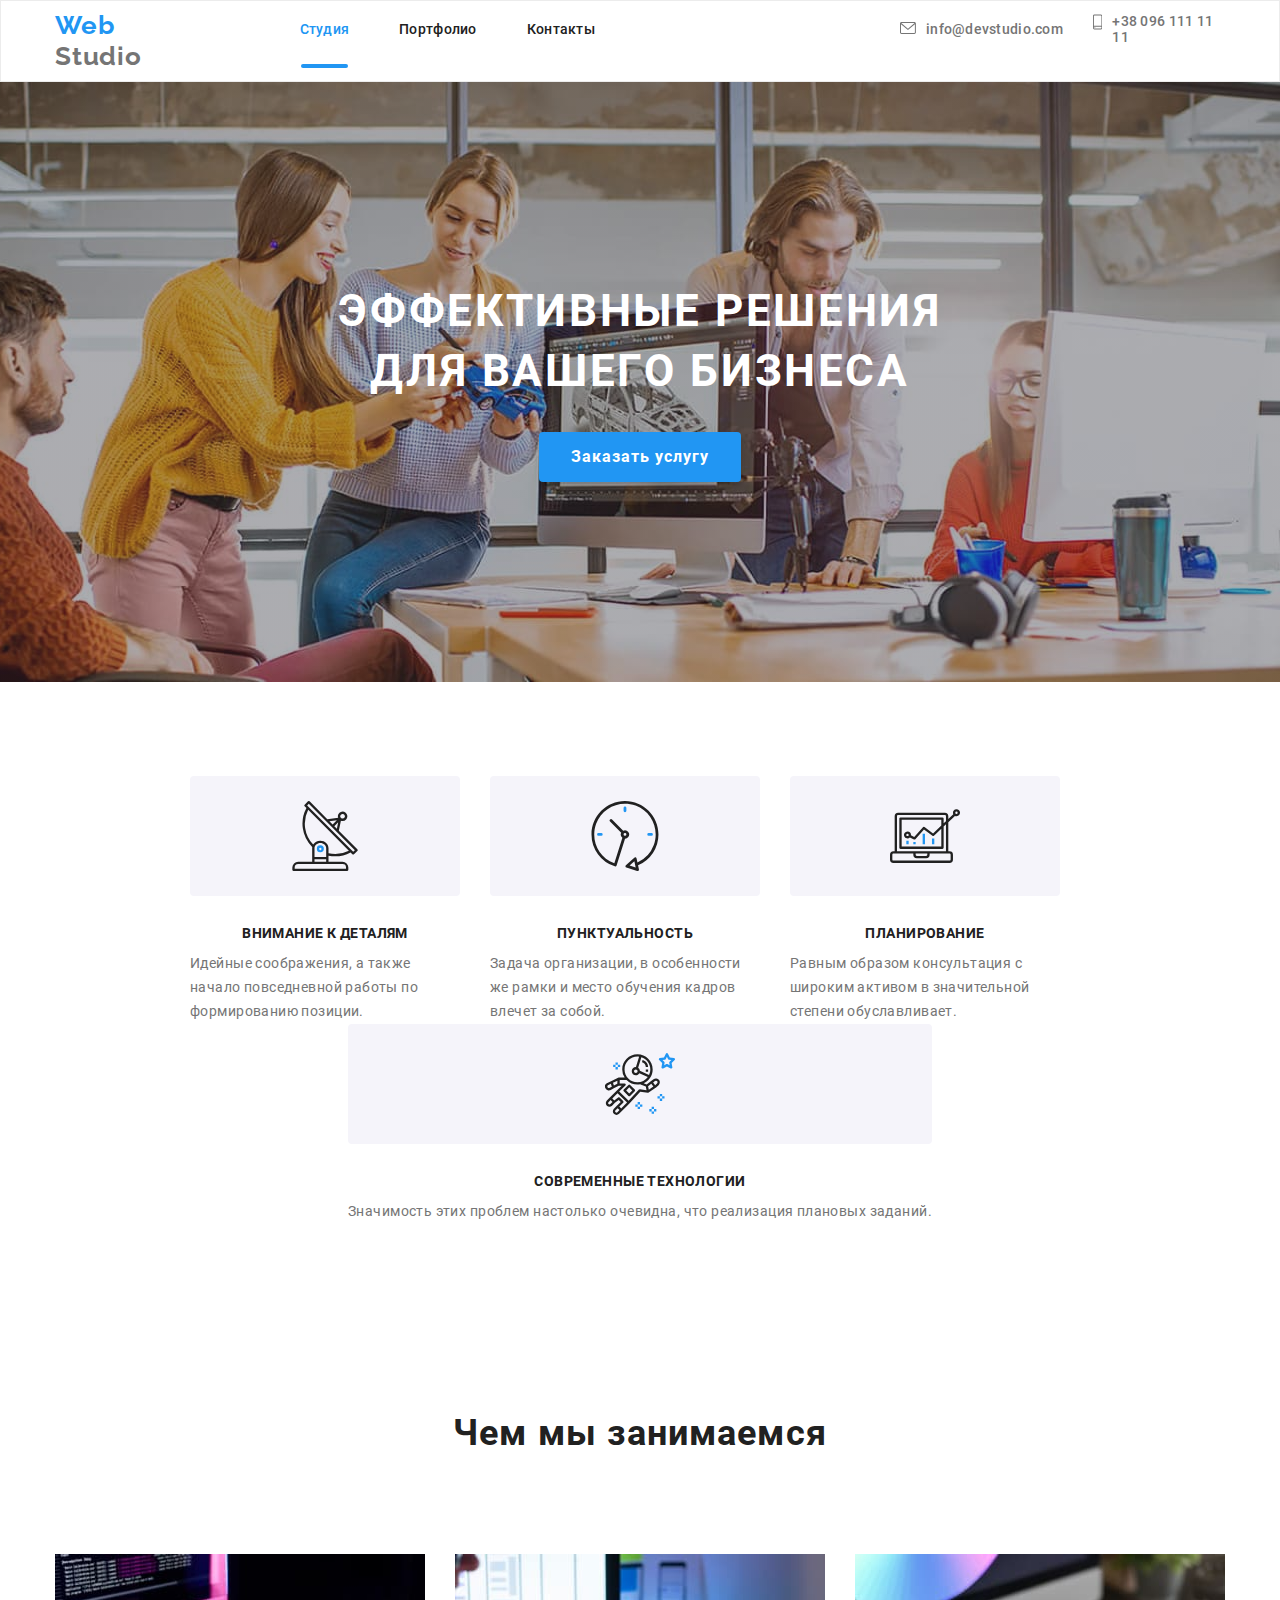
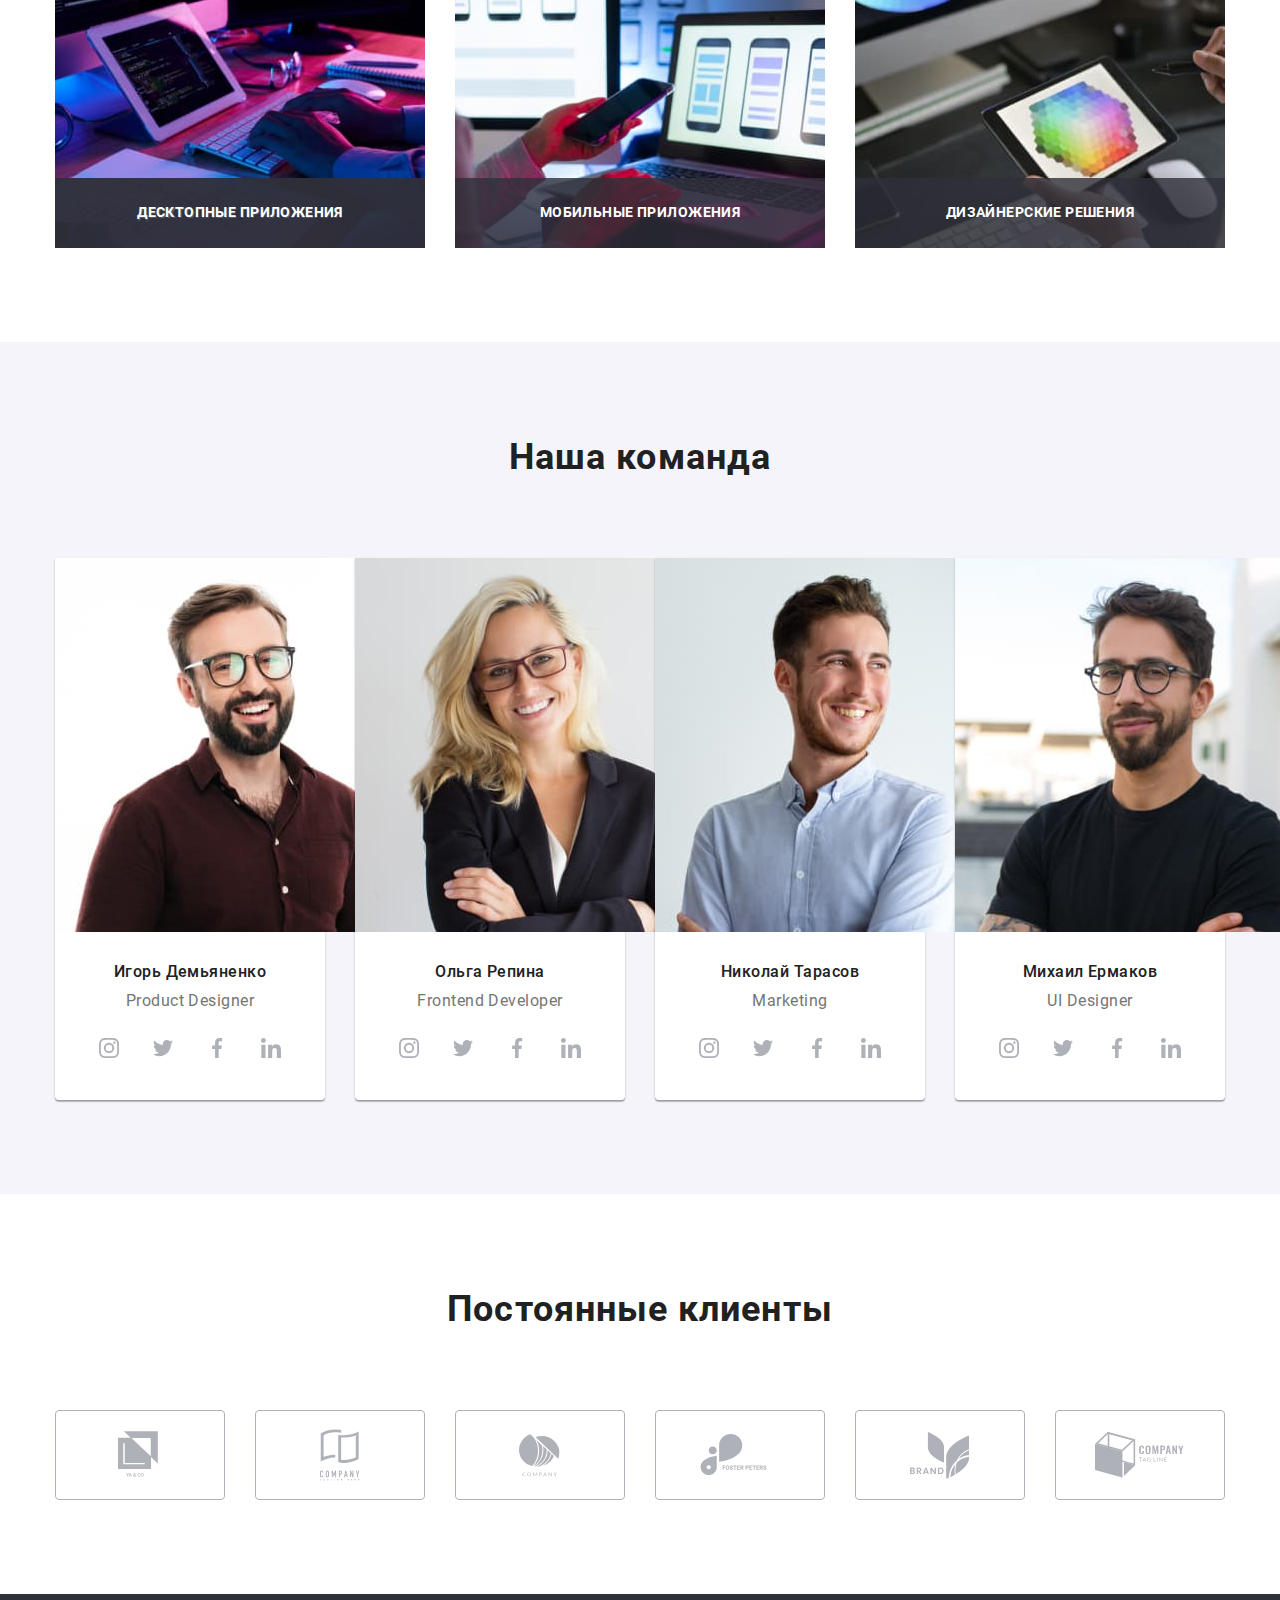
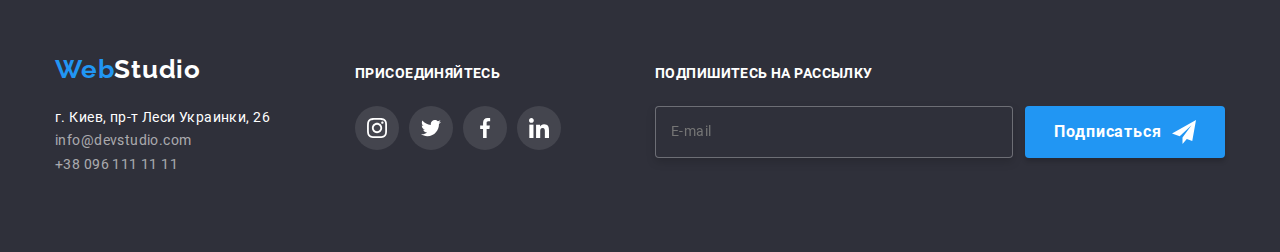
==== commit 99e7eaf7: "Правит фото." ====
--- a/index.html
+++ b/index.html
@@ -195,27 +195,27 @@
           <picture>
             <source
               srcset="
-                ./images/mobile/team/outeam-1.jpg 1x,
-                ./images/mobile/team/ourteam-1@2x.jpg 2x
+                ./images/images_new/team/team-phone-igor.jpg 1x,
+                ./images/images_new/team/team-phone-igor@2x.jpg 2x
               "
               media="(max-width: 767px)"
             />
             <source
               srcset="
-                ./images/tablet/team/ourteam-1.jpg 1x,
-                ./images/tablet/team/ourteam-1@2x.jpg 2x
+                ./images/images_new/team/team-tablet-igor.jpg 1x,
+                ./images/images_new/team/team-tablet-igor@2x.jpg 2x
               "
               media="(min-width: 768px)"
             />
             <source
               srcset="
-                ./images/desktop/team/ourteam-1.jpg 1x,
-                ./images/desktop/team/ourteam-1@2x.jpg 2x
+                ./images/images_new/team/team-desktop-igor.jpg 1x,
+                ./images/images_new/team/team-desktop-igor@2x.jpg 2x
               "
               media="(min-width: 1200px)"
             />
             <img
-              src="./images/desktop/team/ourteam-1.jpg"
+              src="./images/images_new/team/team-desktop-igor.jpg"
               alt="фото продукт дизайнера"
             />
            </picture>
--- a/css/main.min.css
+++ b/css/main.min.css
@@ -1,2 +1,2 @@
-@font-face{font-family:"Roboto";src:url("../fonts/roboto-v20-latin_cyrillic-regular.woff2") format("woff2"),url("../fonts/roboto-v20-latin_cyrillic-regular.woff") format("woff");font-weight:400;font-style:normal}@font-face{font-family:"Roboto";src:url("../fonts/roboto-v20-latin_cyrillic-500.woff2") format("woff2"),url("../fonts/roboto-v20-latin_cyrillic-500.woff") format("woff");font-weight:500;font-style:normal}@font-face{font-family:"Roboto";src:url("../fonts/roboto-v20-latin_cyrillic-700.woff2") format("woff2"),url("../fonts/roboto-v20-latin_cyrillic-700.woff") format("woff");font-weight:700;font-style:normal}@font-face{font-family:"Roboto";src:url("../fonts/roboto-v20-latin_cyrillic-900.woff2") format("woff2"),url("../fonts/roboto-v20-latin_cyrillic-900.woff") format("woff");font-weight:900;font-style:normal}@font-face{font-family:"Raleway";src:url("../fonts/raleway-v17-latin_cyrillic-regular.woff2") format("woff2"),url("../fonts/raleway-v17-latin_cyrillic-regular.woff") format("woff");font-weight:400;font-style:normal}@font-face{font-family:"Raleway";src:url("../fonts/raleway-v17-latin_cyrillic-700.woff2") format("woff2"),url("../fonts/raleway-v17-latin_cyrillic-700.woff") format("woff");font-weight:700;font-style:normal}*,*::before,*::after{-webkit-box-sizing:inherit;box-sizing:inherit}*{-webkit-box-sizing:border-box;box-sizing:border-box}body{font-family:Roboto,sans-serif;font-size:14px;line-height:1.714;letter-spacing:0.03em;color:#757575}a{text-decoration:none}h1,h2,h3,p{margin:0;padding:0}img{display:block}.container{margin:0 auto;padding:0 15px}@media screen and (min-width: 480px){.container{width:480px}}@media screen and (min-width: 768px){.container{width:768px}}@media screen and (min-width: 1200px){.container{width:1200px}}.list{list-style:none;margin:0;padding:0}.box{padding-top:60px;padding-bottom:60px}@media screen and (min-width: 1200px){.box{padding-top:94px;padding-bottom:94px}}@media screen and (min-width: 768px){.list-box{display:-webkit-box;display:-ms-flexbox;display:flex;-webkit-box-pack:center;-ms-flex-pack:center;justify-content:center;-ms-flex-wrap:wrap;flex-wrap:wrap}}.item-box{width:100%;margin-right:30px;margin-top:30px}@media screen and (min-width: 768px) and (max-width: 1199px){.item-box{width:calc((100% - 30px) / 2)}.item-box:nth-child(2n){margin-right:0}}@media screen and (min-width: 1200px){.item-box{width:calc((100% - 30px * 3) / 4)}.item-box:last-child{margin-right:0}}.section-title{margin:0;margin-bottom:50px;color:#212121;font-weight:700;font-size:36px;line-height:1.17;text-align:center;letter-spacing:0.03em}.visually-hidden{position:absolute !important;clip:rect(1px 1px 1px 1px);clip:rect(1px, 1px, 1px, 1px);padding:0 !important;border:0 !important;height:1px !important;width:1px !important;overflow:hidden}.logo{margin:0;color:#757575;font-family:Raleway,sans-serif;font-weight:700;font-size:26px;line-height:1.2;letter-spacing:0.03em}.logo-color{color:#2196F3}.page-header{position:relative;border:1px solid #ececec}.header{padding:10px 0;height:60px}@media screen and (min-width: 768px){.header{display:-webkit-box;display:-ms-flexbox;display:flex;-webkit-box-align:center;-ms-flex-align:center;align-items:center;padding:26px 0;height:80px}}@media screen and (min-width: 1200px){.header{padding:24px 0}}.navigation{display:-webkit-box;display:-ms-flexbox;display:flex}@media screen and (max-width: 767px){.navigation{-webkit-box-pack:justify;-ms-flex-pack:justify;justify-content:space-between;-webkit-box-align:center;-ms-flex-align:center;align-items:center}}@media screen and (min-width: 1200px){.navigation{-webkit-box-align:baseline;-ms-flex-align:baseline;align-items:baseline}}.logo{display:block}.menu-btn{width:40px;height:40px;margin:0;padding:0;border:none;background-color:transparent}@media screen and (min-width: 768px){.menu-btn{display:none}}.menu-btn .icon-cross{display:none}.menu-btn.is-open .icon-cross{display:block}.close-icon{fill:#000;-webkit-transition:fill 250ms cubic-bezier(0.4, 0, 0.2, 1);transition:fill 250ms cubic-bezier(0.4, 0, 0.2, 1)}.close-icon:hover,.close-icon:focus{fill:#2196F3}.menu-btn.is-open .icon-menu{display:none}@media screen and (max-width: 767px){.menu-container{display:none;position:absolute;top:100%;left:0;width:100%;padding:60px 0;background-color:#fff;text-align:center;-webkit-box-shadow:0px 4px 8px rgba(0,0,0,0.04),0px 2px 4px rgba(0,0,0,0.08),0px 1px 3px rgba(0,0,0,0.16);box-shadow:0px 4px 8px rgba(0,0,0,0.04),0px 2px 4px rgba(0,0,0,0.08),0px 1px 3px rgba(0,0,0,0.16);z-index:100}.menu-container.is-open{display:block}}@media screen and (min-width: 768px){.menu-container{display:-webkit-box;display:-ms-flexbox;display:flex}}@media screen and (max-width: 767px){.nav{display:inline-block;-webkit-box-orient:vertical;-webkit-box-direction:normal;-ms-flex-direction:column;flex-direction:column}}@media screen and (min-width: 768px){.nav{margin:0 84px 0 88px;display:-webkit-box;display:-ms-flexbox;display:flex;-webkit-box-align:center;-ms-flex-align:center;align-items:center}}@media screen and (min-width: 1200px){.nav{margin:0 305px 0 93px}}.nav-item{position:relative}@media screen and (max-width: 767px){.nav-item{margin-bottom:40px}}@media screen and (min-width: 768px){.nav-item:not(:last-child){margin-right:50px}}.nav-link{color:#212121;font-family:Roboto,sans-serif;font-style:normal;font-weight:500;font-size:18px;line-height:1.17;letter-spacing:0.02em;-webkit-transition:color 250ms cubic-bezier(0.4, 0, 0.2, 1);transition:color 250ms cubic-bezier(0.4, 0, 0.2, 1)}@media screen and (min-width: 768px){.nav-link{font-size:14px;line-height:1.14}}.nav-link:hover,.nav-link:focus{color:#2196F3}.nav-link.current{color:#2196F3}.nav-link.current:after{content:"";display:block;height:4px;position:absolute;left:1px;right:1px;top:46px;background:#2196F3;border-radius:2px}@media screen and (max-width: 767px){.nav-link.current:after{top:30px}}@media screen and (max-width: 767px){.menu-contacts{margin-top:20px}}@media screen and (min-width: 1200px){.menu-contacts{display:-webkit-box;display:-ms-flexbox;display:flex;-webkit-box-align:center;-ms-flex-align:center;align-items:center}}@media screen and (max-width: 767px){.contact-item:not(:last-child){margin-bottom:16px}}@media screen and (min-width: 768px) and (max-width: 1199px){.contact-item:not(:last-child){margin-bottom:10px}}@media screen and (min-width: 1200px){.contact-item:not(:last-child){margin-right:30px}}.link-contact{display:-webkit-box;display:-ms-flexbox;display:flex;color:#757575;font-family:Roboto,sans-serif;font-style:normal;font-weight:500;font-size:14px;line-height:1.14;letter-spacing:0.02em;fill:#757575;-webkit-transition:color 250ms cubic-bezier(0.4, 0, 0.2, 1),fill 250ms cubic-bezier(0.4, 0, 0.2, 1);transition:color 250ms cubic-bezier(0.4, 0, 0.2, 1),fill 250ms cubic-bezier(0.4, 0, 0.2, 1)}@media screen and (max-width: 767px){.link-contact{-webkit-box-pack:center;-ms-flex-pack:center;justify-content:center}}@media screen and (min-width: 768px) and (max-width: 1199px){.link-contact{font-size:12px}.link-contact:not(:last-child){margin-bottom:10px}}@media screen and (min-width: 1200px){.link-contact{font-size:14px;line-height:1.14}}.link-contact:hover,.link-contact:focus{color:#2196F3;fill:#2196F3}.sprite-envelope{margin-right:10px}@media screen and (min-width: 768px) and (max-width: 1199px){.sprite-envelope{margin-right:8px}}.sprite-smartphone{margin-right:10px}@media screen and (min-width: 768px) and (max-width: 1199px){.sprite-smartphone{margin-right:8px}}.button.primary{display:inline-block;min-width:200px;padding-top:10px;padding-bottom:10px;padding-right:32px;padding-left:32px;background-color:#2196F3;border:none;-webkit-box-shadow:0px 4px 4px rgba(0,0,0,0.15);box-shadow:0px 4px 4px rgba(0,0,0,0.15);border-radius:4px;-webkit-transition:background-color 250ms cubic-bezier(0.4, 0, 0.2, 1);transition:background-color 250ms cubic-bezier(0.4, 0, 0.2, 1);color:#fff;font-family:Roboto,sans-serif;font-weight:700;font-size:16px;line-height:1.87;letter-spacing:0.06em;cursor:pointer}.button.primary:hover,.button.primary:focus{background-color:#188ce8;color:white-color}.button.footer-button{display:-webkit-inline-box;display:-ms-inline-flexbox;display:inline-flex;-webkit-box-align:center;-ms-flex-align:center;align-items:center;-webkit-box-pack:center;-ms-flex-pack:center;justify-content:center;padding-right:25px;padding-left:25px}.button.footer-button::after{content:"";width:24px;height:24px;margin-left:10px;background-image:url(../images/icon_send.svg);background-size:contain}.btn-list{display:-webkit-box;display:-ms-flexbox;display:flex}@media screen and (max-width: 767px){.btn-list{-ms-flex-wrap:wrap;flex-wrap:wrap}}@media screen and (min-width: 768px){.btn-list{-webkit-box-pack:center;-ms-flex-pack:center;justify-content:center}}@media screen and (min-width: 1200px){.btn-list{margin-bottom:50px}}.button.btn-portfolio{display:inline-block;min-width:73px;margin-right:8px;padding-top:6px;padding-bottom:6px;padding-right:22px;padding-left:22px;border-radius:4px;border:none;color:#212121;background-color:#F5F4FA;font-family:Roboto,sans-serif;font-weight:500;font-size:16px;line-height:1.62;cursor:pointer;-webkit-transition:background-color 250ms cubic-bezier(0.4, 0, 0.2, 1),color 250ms cubic-bezier(0.4, 0, 0.2, 1);transition:background-color 250ms cubic-bezier(0.4, 0, 0.2, 1),color 250ms cubic-bezier(0.4, 0, 0.2, 1)}@media screen and (max-width: 767px){.button.btn-portfolio{margin-bottom:10px}}.button.btn-portfolio:hover,.button.btn-portfolio:focus{color:#fff;background-color:#2196F3;-webkit-box-shadow:0px 3px 1px rgba(0,0,0,0.1),0px 1px 2px rgba(0,0,0,0.08),0px 2px 2px rgba(0,0,0,0.12);box-shadow:0px 3px 1px rgba(0,0,0,0.1),0px 1px 2px rgba(0,0,0,0.08),0px 2px 2px rgba(0,0,0,0.12);border:none}.btn-send{position:absolute;left:50%;bottom:0;-webkit-transform:translate(-50%, -80%);transform:translate(-50%, -80%)}.hero{min-height:400px;margin:0 auto;background-color:rgba(47,48,58,0.8);background-image:-webkit-gradient(linear, left top, right top, from(rgba(47,48,58,0.4)), to(rgba(47,48,58,0.4))),url(../images/images_new/hero/hero-phone-img.jpg);background-image:linear-gradient(to right, rgba(47,48,58,0.4), rgba(47,48,58,0.4)),url(../images/images_new/hero/hero-phone-img.jpg);background-size:cover;background-position:center;text-align:center}@media screen and (min-device-pixel-ratio: 2), screen and (-webkit-min-device-pixel-ratio: 2), screen and (min-resolution: 192dpi), screen and (min-resolution: 2dppx){.hero{background-image:-webkit-gradient(linear, left top, left bottom, from(rgba(47,48,58,0.4)), to(rgba(47,48,58,0.4))),url("../images/images_new/hero/hero-phone-img@2x.jpg");background-image:linear-gradient(rgba(47,48,58,0.4), rgba(47,48,58,0.4)),url("../images/images_new/hero/hero-phone-img@2x.jpg")}}@media screen and (min-width: 768px) and (max-width: 1199px){.hero{background-image:-webkit-gradient(linear, left top, right top, from(rgba(47,48,58,0.4)), to(rgba(47,48,58,0.4))),url(../images/images_new/hero/hero-tablet-img.jpg);background-image:linear-gradient(to right, rgba(47,48,58,0.4), rgba(47,48,58,0.4)),url(../images/images_new/hero/hero-tablet-img.jpg)}}@media screen and (min-width: 768px) and (max-width: 1199px) and (min-device-pixel-ratio: 2), screen and (min-width: 768px) and (max-width: 1199px) and (-webkit-min-device-pixel-ratio: 2), screen and (min-width: 768px) and (max-width: 1199px) and (min-resolution: 192dpi), screen and (min-width: 768px) and (max-width: 1199px) and (min-resolution: 2dppx){.hero{background-image:-webkit-gradient(linear, left top, left bottom, from(rgba(47,48,58,0.4)), to(rgba(47,48,58,0.4))),url("../images/images_new/hero/hero-tablet-img@2x.jpg");background-image:linear-gradient(rgba(47,48,58,0.4), rgba(47,48,58,0.4)),url("../images/images_new/hero/hero-tablet-img@2x.jpg")}}@media screen and (min-width: 1200px){.hero{min-height:600px;background-image:-webkit-gradient(linear, left top, right top, from(rgba(47,48,58,0.4)), to(rgba(47,48,58,0.4))),url(../images/hero/hero-img.jpg);background-image:linear-gradient(to right, rgba(47,48,58,0.4), rgba(47,48,58,0.4)),url(../images/hero/hero-img.jpg)}}@media screen and (min-width: 1200px) and (min-device-pixel-ratio: 2), screen and (min-width: 1200px) and (-webkit-min-device-pixel-ratio: 2), screen and (min-width: 1200px) and (min-resolution: 192dpi), screen and (min-width: 1200px) and (min-resolution: 2dppx){.hero{background-image:-webkit-gradient(linear, left top, left bottom, from(rgba(47,48,58,0.4)), to(rgba(47,48,58,0.4))),url("../images/images_new/hero/hero-img@2x.jpg");background-image:linear-gradient(rgba(47,48,58,0.4), rgba(47,48,58,0.4)),url("../images/images_new/hero/hero-img@2x.jpg")}}.hero-box{padding-top:118px;padding-bottom:118px;margin:0 auto}@media screen and (min-width: 1200px){.hero-box{padding-top:200px;padding-bottom:200px}}.hero-title{width:360px;height:84px;margin-top:0;margin-bottom:30px;margin-right:auto;margin-left:auto;font-weight:700;font-size:26px;color:#fff;line-height:1.62;text-align:center;letter-spacing:0.06em;text-transform:uppercase}@media screen and (min-width: 1200px){.hero-title{width:696px;height:120px;font-size:44px;line-height:1.36}}.social-item:not(:last-child){margin-right:10px}.social-link{display:-webkit-inline-box;display:-ms-inline-flexbox;display:inline-flex;-webkit-box-pack:center;-ms-flex-pack:center;justify-content:center;-webkit-box-align:center;-ms-flex-align:center;align-items:center;width:44px;height:44px;border-radius:50%;fill:#afb1b8;-webkit-transition:background-color 250ms cubic-bezier(0.4, 0, 0.2, 1),fill 250ms cubic-bezier(0.4, 0, 0.2, 1);transition:background-color 250ms cubic-bezier(0.4, 0, 0.2, 1),fill 250ms cubic-bezier(0.4, 0, 0.2, 1)}.social-link:last-child{margin-right:0}.social-link:hover,.social-link:focus{fill:#fff;background-color:#2196F3}.box.principles{padding-top:30px}@media screen and (min-width: 1200px){.box.principles{padding-top:64px}}.cover{padding:25px 1px;margin-bottom:30px;background-color:#F5F4FA;border-radius:4px}.principles-icon{display:block;margin:auto}.principles-title{text-align:center;color:#212121;margin:0;margin-bottom:10px;font-size:14px;line-height:1.14;text-transform:uppercase;letter-spacing:0.03em}.principles-text{margin:0;font-size:14px;line-height:1.71;letter-spacing:0.03em}@media screen and (max-width: 1200px){.activities{display:none}}.activity-box{position:relative;width:calc((100% - 30px * 2) / 3);margin-right:30px;margin-top:50px}.activity-box:nth-child(3n){margin-right:0}.activity-text-box{position:absolute;width:100%;top:224px}.activity-text{margin-top:0px;margin-bottom:0px;padding-top:27px;padding-bottom:27px;color:#fff;background-color:rgba(47,48,58,0.8);font-weight:700;font-size:14px;line-height:1.14;text-align:center;letter-spacing:0.03em;text-transform:uppercase}.teams{background-color:#F5F4FA}.team-item{background:#fff;-webkit-box-shadow:0px 1px 3px rgba(0,0,0,0.12),0px 1px 1px rgba(0,0,0,0.14),0px 2px 1px rgba(0,0,0,0.2);box-shadow:0px 1px 3px rgba(0,0,0,0.12),0px 1px 1px rgba(0,0,0,0.14),0px 2px 1px rgba(0,0,0,0.2);border-radius:0px 0px 4px 4px;padding-bottom:30px}.team-name{margin-top:30px;margin-bottom:0;color:#212121;font-weight:500;font-size:16px;line-height:1.2;text-align:center;letter-spacing:0.03em}.team-position{margin-top:10px;margin-bottom:0;font-size:16px;line-height:1.2;text-align:center;letter-spacing:0.03em}.social-list{display:-webkit-box;display:-ms-flexbox;display:flex;-webkit-box-pack:center;-ms-flex-pack:center;justify-content:center;height:44px;margin-top:16px}.section-customers{display:-webkit-box;display:-ms-flexbox;display:flex;-ms-flex-wrap:wrap;flex-wrap:wrap;-webkit-box-pack:justify;-ms-flex-pack:justify;justify-content:space-between}.customers-item{width:calc((100% - 30px) / 2);margin-top:30px}@media screen and (min-width: 768px){.customers-item{width:calc((100% - 30px * 2) / 3)}}@media screen and (min-width: 1200px){.customers-item{width:calc((100% - 30px * 5) / 6)}}.customers-link{display:-webkit-box;display:-ms-flexbox;display:flex;-webkit-box-pack:center;-ms-flex-pack:center;justify-content:center;-webkit-box-align:center;-ms-flex-align:center;align-items:center;width:100%;height:90px;border:1px solid #afb1b8;-webkit-box-sizing:border-box;box-sizing:border-box;border-radius:4px;fill:#afb1b8;-webkit-transition:border-color 250ms cubic-bezier(0.4, 0, 0.2, 1);transition:border-color 250ms cubic-bezier(0.4, 0, 0.2, 1)}.customers-link:hover,.customers-link:focus{border-color:#2196F3}.customers-icon{fill:#afb1b8;-webkit-transition:fill 250ms cubic-bezier(0.4, 0, 0.2, 1);transition:fill 250ms cubic-bezier(0.4, 0, 0.2, 1)}.customers-link:hover .customers-icon,.customers-link:focus .customers-icon{fill:#2196F3}.page-footer{color:#fff;background-color:#2F303A}@media screen and (min-width: 768px){.footer-container{display:-webkit-box;display:-ms-flexbox;display:flex}}@media screen and (min-width: 768px) and (max-width: 1199px){.footer-container{-ms-flex-wrap:wrap;flex-wrap:wrap}}.basement-one{width:100%;padding-top:60px}@media screen and (max-width: 1199px){.basement-one{text-align:center}}@media screen and (min-width: 768px){.basement-one{width:calc((100% - 2 * 30px) / 2);margin:0 auto}}@media screen and (min-width: 1200px){.basement-one{width:calc((100% - (30px + 15px)) / 4);margin:0 30px 0 0;padding-bottom:60px}}.logo.page-footer{color:#fff;margin-top:0;margin-bottom:20px}.address-text{font-family:Roboto,sans-serif;font-style:normal;font-size:14px;line-height:1.71;letter-spacing:0.03em}.address-text a{color:rgba(255,255,255,0.6);-webkit-transition:color 250ms cubic-bezier(0.4, 0, 0.2, 1);transition:color 250ms cubic-bezier(0.4, 0, 0.2, 1)}.address-text a:hover,.address-text a:focus{color:#2196F3}.basement-two{padding-top:60px}@media screen and (max-width: 1199px){.basement-two{width:100%;text-align:center;padding-bottom:60px}}@media screen and (min-width: 1200px){.basement-two{width:calc((100% - 15px) / 2);padding-bottom:94px}}.bold{display:inline-block;margin-top:12px;font-weight:700;font-size:14px;line-height:1.14;text-transform:uppercase}.footer-social{display:-webkit-box;display:-ms-flexbox;display:flex;margin-top:20px}@media screen and (max-width: 1199px){.footer-social{-webkit-box-pack:center;-ms-flex-pack:center;justify-content:center}}.footer-socials{background-color:rgba(255,255,255,0.1);fill:#fff}.footer-form{display:block;margin-top:20px}@media screen and (min-width: 1200px){.footer-form{display:-webkit-box;display:-ms-flexbox;display:flex}}.footer-input{width:calc(100% - 30px);margin:0 15px 20px 15px;padding:16px 15px;background-color:#2F303A;border:1px solid rgba(255,255,255,0.3);-webkit-box-sizing:border-box;box-sizing:border-box;-webkit-filter:drop-shadow(0px 4px 4px rgba(0,0,0,0.15));filter:drop-shadow(0px 4px 4px rgba(0,0,0,0.15));border-radius:4px;outline:none;line-height:1.25;letter-spacing:0.03em;color:rgba(255,255,255,0.6);-webkit-transition:border-color 250ms cubic-bezier(0.4, 0, 0.2, 1);transition:border-color 250ms cubic-bezier(0.4, 0, 0.2, 1)}.footer-input:focus{border-color:#fff;color:#757575;background-color:#2F303A}@media screen and (min-width: 1200px){.footer-input{width:358px;margin:0 12px 0 0}}.backdrop{position:fixed;top:0;left:0;width:100%;height:100%;background:rgba(0,0,0,0.2);-webkit-transition:opacity 250ms cubic-bezier(0.4, 0, 0.2, 1);transition:opacity 250ms cubic-bezier(0.4, 0, 0.2, 1)}.backdrop.is-hidden{opacity:0;pointer-events:none}.modal{position:absolute;top:50%;left:50%;-webkit-transform:translate(-50%, -50%);transform:translate(-50%, -50%);min-width:450px;min-height:609px;padding:40px;background-color:#fff;-webkit-box-shadow:0px 1px 3px rgba(0,0,0,0.12),0px 1px 1px rgba(0,0,0,0.14),0px 2px 1px rgba(0,0,0,0.2);box-shadow:0px 1px 3px rgba(0,0,0,0.12),0px 1px 1px rgba(0,0,0,0.14),0px 2px 1px rgba(0,0,0,0.2);border-radius:4px}@media screen and (max-width: 450px){.modal{min-width:100%}}@media screen and (min-width: 1200px){.modal{min-width:528px;min-height:581px}}.modal .btn-close{position:absolute;top:8px;right:8px;width:30px;height:30px;padding:0;padding-top:5px;-webkit-box-sizing:border-box;box-sizing:border-box;background:#fff;border:1px solid rgba(0,0,0,0.1);border-radius:50%}.close-icon{fill:#000;-webkit-transition:fill 250ms cubic-bezier(0.4, 0, 0.2, 1);transition:fill 250ms cubic-bezier(0.4, 0, 0.2, 1)}.close-icon:hover,.close-icon:focus{fill:#2196F3}.message{display:block;margin-bottom:12px;font-weight:bold;font-size:20px;line-height:1.15;text-align:center;letter-spacing:0.03em;color:#212121}.form-box{width:100%;font-size:12px;line-height:1.16;letter-spacing:0.01em;color:#757575}.form-field{position:relative;display:-webkit-box;display:-ms-flexbox;display:flex;-webkit-box-orient:vertical;-webkit-box-direction:normal;-ms-flex-direction:column;flex-direction:column;width:100%;margin-bottom:10px}.form-label{margin-bottom:4px}.input-box{padding:11px;padding-left:40px;border:1px solid rgba(33,33,33,0.2);border-radius:4px;line-height:1.16;color:#212121;-webkit-transition:outline-color 250ms cubic-bezier(0.4, 0, 0.2, 1);transition:outline-color 250ms cubic-bezier(0.4, 0, 0.2, 1)}.input-box:focus{outline-color:#2196F3}.input-box.comment{height:120px;margin-bottom:20px;resize:none;padding:16px;letter-spacing:0.01em;color:#212121}.form-icon{position:absolute;display:inline-block;top:50%;left:12px;-webkit-transition:fill 250ms cubic-bezier(0.4, 0, 0.2, 1);transition:fill 250ms cubic-bezier(0.4, 0, 0.2, 1)}.input-box:focus ~ .form-icon{fill:#2196F3}.checkbox{position:bsolute;width:1px;height:1px;margin:-1px;border:0;padding:0;clip:rect(0 0 0 0);overflow:hidden}.checkbox-icon{display:inline-block;width:16px;height:15px;margin-right:7px;border:2px solid #212121;border-radius:4px;background-color:rgba(255,255,255,0);-webkit-transition-property:border, background-color;transition-property:border, background-color;-webkit-transition-duration:250ms;transition-duration:250ms;-webkit-transition-timing-function:cubic-bezier(0.4, 0, 0.2, 1);transition-timing-function:cubic-bezier(0.4, 0, 0.2, 1)}.checkbox:checked+.checkbox-icon{background-color:#2196F3;background-image:url("../images/checkbox_vector.svg");background-position:center;background-size:contain;background-repeat:no-repeat;background-origin:border-box;border-color:accent-color}.checkbox:focus ~ .checkbox-icon{border-color:#2196F3}@media screen and (min-width: 1200px){.accept{font-size:14px;line-height:1.71}}.contract{color:#2196F3;text-decoration:underline}.btn-send{position:absolute;left:50%;bottom:0;-webkit-transform:translate(-50%, -80%);transform:translate(-50%, -80%)}@media screen and (min-width: 768px){.portfolio{display:-webkit-box;display:-ms-flexbox;display:flex;-ms-flex-wrap:wrap;flex-wrap:wrap}}.portfolio-item{width:100%;background:#fff;margin-top:30px;position:relative}@media screen and (min-width: 768px) and (max-width: 1199px){.portfolio-item{width:calc((100% - 30px) / 2)}.portfolio-item:not(:nth-child(2n)){margin-right:30px}}@media screen and (min-width: 1200px){.portfolio-item{width:calc((100% - 30px * 2) / 3);margin-right:30px}}@media screen and (min-width: 1200px){.portfolio-item:nth-last-child(3n+1){margin-right:0}}.portfolio-item:hover,.portfolio-item:focus,a.filtre:focus{-webkit-box-shadow:0px 1px 1px rgba(0,0,0,0.12),0px 4px 4px rgba(0,0,0,0.06),1px 4px 6px rgba(0,0,0,0.16);box-shadow:0px 1px 1px rgba(0,0,0,0.12),0px 4px 4px rgba(0,0,0,0.06),1px 4px 6px rgba(0,0,0,0.16)}.portfolio-item:hover .hover-card,.portfolio-item:focus .hover-card{opacity:0.9;-webkit-transform:translateY(0);transform:translateY(0)}.filtre{text-decoration:none;display:block}.filtre:focus .hover-card{opacity:1;-webkit-transform:translateY(0);transform:translateY(0)}.portfolio-card{position:relative;border:0;overflow:hidden}.hover-card{position:absolute;top:0px;left:0px;width:100%;height:100%;-webkit-transform:translateY(100%);transform:translateY(100%);-webkit-transition:-webkit-transform 250ms cubic-bezier(0.4, 0, 0.2, 1);transition:-webkit-transform 250ms cubic-bezier(0.4, 0, 0.2, 1);transition:transform 250ms cubic-bezier(0.4, 0, 0.2, 1);transition:transform 250ms cubic-bezier(0.4, 0, 0.2, 1), -webkit-transform 250ms cubic-bezier(0.4, 0, 0.2, 1);display:-webkit-box;display:-ms-flexbox;display:flex;padding-left:24px;padding-right:24px;-webkit-box-pack:center;-ms-flex-pack:center;justify-content:center;-webkit-box-align:center;-ms-flex-align:center;align-items:center;background-color:rgba(33,150,243,0.9)}.hover-text{color:#fff;font-size:18px;line-height:1.56;letter-spacing:0.03em}.portfolio-title{border:1px solid #eee;border-top:none;padding-top:20px;padding-right:24px;padding-bottom:20px;padding-left:24px}.title-card{margin-bottom:0;color:#212121;font-weight:700;font-size:18px;line-height:2;letter-spacing:0.06em}@media screen and (min-width: 768px) and (max-width: 1199px){.title-card{font-size:16px}}.text-card{margin-top:4px;margin-bottom:0;color:#757575;font-size:16px;line-height:1.87;letter-spacing:0.03em}
+@font-face{font-family:"Roboto";src:url("../fonts/roboto-v20-latin_cyrillic-regular.woff2") format("woff2"),url("../fonts/roboto-v20-latin_cyrillic-regular.woff") format("woff");font-weight:400;font-style:normal}@font-face{font-family:"Roboto";src:url("../fonts/roboto-v20-latin_cyrillic-500.woff2") format("woff2"),url("../fonts/roboto-v20-latin_cyrillic-500.woff") format("woff");font-weight:500;font-style:normal}@font-face{font-family:"Roboto";src:url("../fonts/roboto-v20-latin_cyrillic-700.woff2") format("woff2"),url("../fonts/roboto-v20-latin_cyrillic-700.woff") format("woff");font-weight:700;font-style:normal}@font-face{font-family:"Roboto";src:url("../fonts/roboto-v20-latin_cyrillic-900.woff2") format("woff2"),url("../fonts/roboto-v20-latin_cyrillic-900.woff") format("woff");font-weight:900;font-style:normal}@font-face{font-family:"Raleway";src:url("../fonts/raleway-v17-latin_cyrillic-regular.woff2") format("woff2"),url("../fonts/raleway-v17-latin_cyrillic-regular.woff") format("woff");font-weight:400;font-style:normal}@font-face{font-family:"Raleway";src:url("../fonts/raleway-v17-latin_cyrillic-700.woff2") format("woff2"),url("../fonts/raleway-v17-latin_cyrillic-700.woff") format("woff");font-weight:700;font-style:normal}*,*::before,*::after{-webkit-box-sizing:inherit;box-sizing:inherit}*{-webkit-box-sizing:border-box;box-sizing:border-box}body{font-family:Roboto,sans-serif;font-size:14px;line-height:1.714;letter-spacing:0.03em;color:#757575}a{text-decoration:none}h1,h2,h3,p{margin:0;padding:0}img{display:block}.container{margin:0 auto;padding:0 15px}@media screen and (min-width: 480px){.container{width:480px}}@media screen and (min-width: 768px){.container{width:768px}}@media screen and (min-width: 1200px){.container{width:1200px}}.list{list-style:none;margin:0;padding:0}.box{padding-top:60px;padding-bottom:60px}@media screen and (min-width: 1200px){.box{padding-top:94px;padding-bottom:94px}}@media screen and (min-width: 768px){.list-box{display:-webkit-box;display:-ms-flexbox;display:flex;-webkit-box-pack:center;-ms-flex-pack:center;justify-content:center;-ms-flex-wrap:wrap;flex-wrap:wrap}}.item-box{width:100%;margin-right:30px;margin-top:30px}@media screen and (min-width: 768px) and (max-width: 1199px){.item-box{width:calc((100% - 30px) / 2)}.item-box:nth-child(2n){margin-right:0}}@media screen and (min-width: 1200px){.item-box{width:calc((100% - 30px * 3) / 4)}.item-box:last-child{margin-right:0}}.section-title{margin:0;margin-bottom:50px;color:#212121;font-weight:700;font-size:36px;line-height:1.17;text-align:center;letter-spacing:0.03em}.visually-hidden{position:absolute !important;clip:rect(1px 1px 1px 1px);clip:rect(1px, 1px, 1px, 1px);padding:0 !important;border:0 !important;height:1px !important;width:1px !important;overflow:hidden}.logo{margin:0;color:#757575;font-family:Raleway,sans-serif;font-weight:700;font-size:26px;line-height:1.2;letter-spacing:0.03em}.logo-color{color:#2196F3}.page-header{position:relative;border:1px solid #ececec}.header{padding:10px 0;height:60px}@media screen and (min-width: 768px){.header{display:-webkit-box;display:-ms-flexbox;display:flex;-webkit-box-align:center;-ms-flex-align:center;align-items:center;padding:26px 0;height:80px}}@media screen and (min-width: 1200px){.header{padding:24px 0}}.navigation{display:-webkit-box;display:-ms-flexbox;display:flex}@media screen and (max-width: 767px){.navigation{-webkit-box-pack:justify;-ms-flex-pack:justify;justify-content:space-between;-webkit-box-align:center;-ms-flex-align:center;align-items:center}}@media screen and (min-width: 1200px){.navigation{-webkit-box-align:baseline;-ms-flex-align:baseline;align-items:baseline}}.logo{display:block}.menu-btn{width:40px;height:40px;margin:0;padding:0;border:none;background-color:transparent}@media screen and (min-width: 768px){.menu-btn{display:none}}.menu-btn .icon-cross{display:none}.menu-btn.is-open .icon-cross{display:block}.close-icon{fill:#000;-webkit-transition:fill 250ms cubic-bezier(0.4, 0, 0.2, 1);transition:fill 250ms cubic-bezier(0.4, 0, 0.2, 1)}.close-icon:hover,.close-icon:focus{fill:#2196F3}.menu-btn.is-open .icon-menu{display:none}@media screen and (max-width: 767px){.menu-container{display:none;position:absolute;top:100%;left:0;width:100%;padding:60px 0;background-color:#fff;text-align:center;-webkit-box-shadow:0px 4px 8px rgba(0,0,0,0.04),0px 2px 4px rgba(0,0,0,0.08),0px 1px 3px rgba(0,0,0,0.16);box-shadow:0px 4px 8px rgba(0,0,0,0.04),0px 2px 4px rgba(0,0,0,0.08),0px 1px 3px rgba(0,0,0,0.16);z-index:100}.menu-container.is-open{display:block}}@media screen and (min-width: 768px){.menu-container{display:-webkit-box;display:-ms-flexbox;display:flex}}@media screen and (max-width: 767px){.nav{display:inline-block;-webkit-box-orient:vertical;-webkit-box-direction:normal;-ms-flex-direction:column;flex-direction:column}}@media screen and (min-width: 768px){.nav{margin:0 84px 0 88px;display:-webkit-box;display:-ms-flexbox;display:flex;-webkit-box-align:center;-ms-flex-align:center;align-items:center}}@media screen and (min-width: 1200px){.nav{margin:0 305px 0 93px}}.nav-item{position:relative}@media screen and (max-width: 767px){.nav-item{margin-bottom:40px}}@media screen and (min-width: 768px){.nav-item:not(:last-child){margin-right:50px}}.nav-link{color:#212121;font-family:Roboto,sans-serif;font-style:normal;font-weight:500;font-size:18px;line-height:1.17;letter-spacing:0.02em;-webkit-transition:color 250ms cubic-bezier(0.4, 0, 0.2, 1);transition:color 250ms cubic-bezier(0.4, 0, 0.2, 1)}@media screen and (min-width: 768px){.nav-link{font-size:14px;line-height:1.14}}.nav-link:hover,.nav-link:focus{color:#2196F3}.nav-link.current{color:#2196F3}.nav-link.current:after{content:"";display:block;height:4px;position:absolute;left:1px;right:1px;top:46px;background:#2196F3;border-radius:2px}@media screen and (max-width: 767px){.nav-link.current:after{top:30px}}@media screen and (max-width: 767px){.menu-contacts{margin-top:20px}}@media screen and (min-width: 1200px){.menu-contacts{display:-webkit-box;display:-ms-flexbox;display:flex;-webkit-box-align:center;-ms-flex-align:center;align-items:center}}@media screen and (max-width: 767px){.contact-item:not(:last-child){margin-bottom:16px}}@media screen and (min-width: 768px) and (max-width: 1199px){.contact-item:not(:last-child){margin-bottom:10px}}@media screen and (min-width: 1200px){.contact-item:not(:last-child){margin-right:30px}}.link-contact{display:-webkit-box;display:-ms-flexbox;display:flex;color:#757575;font-family:Roboto,sans-serif;font-style:normal;font-weight:500;font-size:14px;line-height:1.14;letter-spacing:0.02em;fill:#757575;-webkit-transition:color 250ms cubic-bezier(0.4, 0, 0.2, 1),fill 250ms cubic-bezier(0.4, 0, 0.2, 1);transition:color 250ms cubic-bezier(0.4, 0, 0.2, 1),fill 250ms cubic-bezier(0.4, 0, 0.2, 1)}@media screen and (max-width: 767px){.link-contact{-webkit-box-pack:center;-ms-flex-pack:center;justify-content:center}}@media screen and (min-width: 768px) and (max-width: 1199px){.link-contact{font-size:12px}.link-contact:not(:last-child){margin-bottom:10px}}@media screen and (min-width: 1200px){.link-contact{font-size:14px;line-height:1.14}}.link-contact:hover,.link-contact:focus{color:#2196F3;fill:#2196F3}.sprite-envelope{margin-right:10px}@media screen and (min-width: 768px) and (max-width: 1199px){.sprite-envelope{margin-right:8px}}.sprite-smartphone{margin-right:10px}@media screen and (min-width: 768px) and (max-width: 1199px){.sprite-smartphone{margin-right:8px}}.button.primary{display:inline-block;min-width:200px;padding-top:10px;padding-bottom:10px;padding-right:32px;padding-left:32px;background-color:#2196F3;border:none;-webkit-box-shadow:0px 4px 4px rgba(0,0,0,0.15);box-shadow:0px 4px 4px rgba(0,0,0,0.15);border-radius:4px;-webkit-transition:background-color 250ms cubic-bezier(0.4, 0, 0.2, 1);transition:background-color 250ms cubic-bezier(0.4, 0, 0.2, 1);color:#fff;font-family:Roboto,sans-serif;font-weight:700;font-size:16px;line-height:1.87;letter-spacing:0.06em;cursor:pointer}.button.primary:hover,.button.primary:focus{background-color:#188ce8;color:white-color}.button.footer-button{display:-webkit-inline-box;display:-ms-inline-flexbox;display:inline-flex;-webkit-box-align:center;-ms-flex-align:center;align-items:center;-webkit-box-pack:center;-ms-flex-pack:center;justify-content:center;padding-right:25px;padding-left:25px}.button.footer-button::after{content:"";width:24px;height:24px;margin-left:10px;background-image:url(../images/icon_send.svg);background-size:contain}.btn-list{display:-webkit-box;display:-ms-flexbox;display:flex}@media screen and (max-width: 767px){.btn-list{-ms-flex-wrap:wrap;flex-wrap:wrap}}@media screen and (min-width: 768px){.btn-list{-webkit-box-pack:center;-ms-flex-pack:center;justify-content:center}}@media screen and (min-width: 1200px){.btn-list{margin-bottom:50px}}.button.btn-portfolio{display:inline-block;min-width:73px;margin-right:8px;padding-top:6px;padding-bottom:6px;padding-right:22px;padding-left:22px;border-radius:4px;border:none;color:#212121;background-color:#F5F4FA;font-family:Roboto,sans-serif;font-weight:500;font-size:16px;line-height:1.62;cursor:pointer;-webkit-transition:background-color 250ms cubic-bezier(0.4, 0, 0.2, 1),color 250ms cubic-bezier(0.4, 0, 0.2, 1);transition:background-color 250ms cubic-bezier(0.4, 0, 0.2, 1),color 250ms cubic-bezier(0.4, 0, 0.2, 1)}@media screen and (max-width: 767px){.button.btn-portfolio{margin-bottom:10px}}.button.btn-portfolio:hover,.button.btn-portfolio:focus{color:#fff;background-color:#2196F3;-webkit-box-shadow:0px 3px 1px rgba(0,0,0,0.1),0px 1px 2px rgba(0,0,0,0.08),0px 2px 2px rgba(0,0,0,0.12);box-shadow:0px 3px 1px rgba(0,0,0,0.1),0px 1px 2px rgba(0,0,0,0.08),0px 2px 2px rgba(0,0,0,0.12);border:none}.btn-send{position:absolute;left:50%;bottom:0;-webkit-transform:translate(-50%, -80%);transform:translate(-50%, -80%)}.hero{min-height:400px;margin:0 auto;background-color:rgba(47,48,58,0.8);background-image:-webkit-gradient(linear, left top, right top, from(rgba(47,48,58,0.4)), to(rgba(47,48,58,0.4))),url(../images/images_new/hero/hero-phone-img.jpg);background-image:linear-gradient(to right, rgba(47,48,58,0.4), rgba(47,48,58,0.4)),url(../images/images_new/hero/hero-phone-img.jpg);background-size:cover;background-position:center;text-align:center}@media screen and (min-device-pixel-ratio: 2), screen and (-webkit-min-device-pixel-ratio: 2), screen and (min-resolution: 192dpi), screen and (min-resolution: 2dppx){.hero{background-image:-webkit-gradient(linear, left top, left bottom, from(rgba(47,48,58,0.4)), to(rgba(47,48,58,0.4))),url("../images/images_new/hero/hero-phone-img@2x.jpg");background-image:linear-gradient(rgba(47,48,58,0.4), rgba(47,48,58,0.4)),url("../images/images_new/hero/hero-phone-img@2x.jpg")}}@media screen and (min-width: 768px) and (max-width: 1199px){.hero{background-image:-webkit-gradient(linear, left top, right top, from(rgba(47,48,58,0.4)), to(rgba(47,48,58,0.4))),url(../images/images_new/hero/hero-tablet-img.jpg);background-image:linear-gradient(to right, rgba(47,48,58,0.4), rgba(47,48,58,0.4)),url(../images/images_new/hero/hero-tablet-img.jpg)}}@media screen and (min-width: 768px) and (max-width: 1199px) and (min-device-pixel-ratio: 2), screen and (min-width: 768px) and (max-width: 1199px) and (-webkit-min-device-pixel-ratio: 2), screen and (min-width: 768px) and (max-width: 1199px) and (min-resolution: 192dpi), screen and (min-width: 768px) and (max-width: 1199px) and (min-resolution: 2dppx){.hero{background-image:-webkit-gradient(linear, left top, left bottom, from(rgba(47,48,58,0.4)), to(rgba(47,48,58,0.4))),url("../images/images_new/hero/hero-tablet-img@2x.jpg");background-image:linear-gradient(rgba(47,48,58,0.4), rgba(47,48,58,0.4)),url("../images/images_new/hero/hero-tablet-img@2x.jpg")}}@media screen and (min-width: 1200px){.hero{min-height:600px;background-image:-webkit-gradient(linear, left top, right top, from(rgba(47,48,58,0.4)), to(rgba(47,48,58,0.4))),url(../images/images_new/hero/hero-img.jpg);background-image:linear-gradient(to right, rgba(47,48,58,0.4), rgba(47,48,58,0.4)),url(../images/images_new/hero/hero-img.jpg)}}@media screen and (min-width: 1200px) and (min-device-pixel-ratio: 2), screen and (min-width: 1200px) and (-webkit-min-device-pixel-ratio: 2), screen and (min-width: 1200px) and (min-resolution: 192dpi), screen and (min-width: 1200px) and (min-resolution: 2dppx){.hero{background-image:-webkit-gradient(linear, left top, left bottom, from(rgba(47,48,58,0.4)), to(rgba(47,48,58,0.4))),url("../images/images_new/hero/hero-img@2x.jpg");background-image:linear-gradient(rgba(47,48,58,0.4), rgba(47,48,58,0.4)),url("../images/images_new/hero/hero-img@2x.jpg")}}.hero-box{padding-top:118px;padding-bottom:118px;margin:0 auto}@media screen and (min-width: 1200px){.hero-box{padding-top:200px;padding-bottom:200px}}.hero-title{width:360px;height:84px;margin-top:0;margin-bottom:30px;margin-right:auto;margin-left:auto;font-weight:700;font-size:26px;color:#fff;line-height:1.62;text-align:center;letter-spacing:0.06em;text-transform:uppercase}@media screen and (min-width: 1200px){.hero-title{width:696px;height:120px;font-size:44px;line-height:1.36}}.social-item:not(:last-child){margin-right:10px}.social-link{display:-webkit-inline-box;display:-ms-inline-flexbox;display:inline-flex;-webkit-box-pack:center;-ms-flex-pack:center;justify-content:center;-webkit-box-align:center;-ms-flex-align:center;align-items:center;width:44px;height:44px;border-radius:50%;fill:#afb1b8;-webkit-transition:background-color 250ms cubic-bezier(0.4, 0, 0.2, 1),fill 250ms cubic-bezier(0.4, 0, 0.2, 1);transition:background-color 250ms cubic-bezier(0.4, 0, 0.2, 1),fill 250ms cubic-bezier(0.4, 0, 0.2, 1)}.social-link:last-child{margin-right:0}.social-link:hover,.social-link:focus{fill:#fff;background-color:#2196F3}.box.principles{padding-top:30px}@media screen and (min-width: 1200px){.box.principles{padding-top:64px}}.cover{padding:25px 1px;margin-bottom:30px;background-color:#F5F4FA;border-radius:4px}.principles-icon{display:block;margin:auto}.principles-title{text-align:center;color:#212121;margin:0;margin-bottom:10px;font-size:14px;line-height:1.14;text-transform:uppercase;letter-spacing:0.03em}.principles-text{margin:0;font-size:14px;line-height:1.71;letter-spacing:0.03em}@media screen and (max-width: 1200px){.activities{display:none}}.activity-box{position:relative;width:calc((100% - 30px * 2) / 3);margin-right:30px;margin-top:50px}.activity-box:nth-child(3n){margin-right:0}.activity-text-box{position:absolute;width:100%;top:224px}.activity-text{margin-top:0px;margin-bottom:0px;padding-top:27px;padding-bottom:27px;color:#fff;background-color:rgba(47,48,58,0.8);font-weight:700;font-size:14px;line-height:1.14;text-align:center;letter-spacing:0.03em;text-transform:uppercase}.teams{background-color:#F5F4FA}.team-item{background:#fff;-webkit-box-shadow:0px 1px 3px rgba(0,0,0,0.12),0px 1px 1px rgba(0,0,0,0.14),0px 2px 1px rgba(0,0,0,0.2);box-shadow:0px 1px 3px rgba(0,0,0,0.12),0px 1px 1px rgba(0,0,0,0.14),0px 2px 1px rgba(0,0,0,0.2);border-radius:0px 0px 4px 4px;padding-bottom:30px}.team-name{margin-top:30px;margin-bottom:0;color:#212121;font-weight:500;font-size:16px;line-height:1.2;text-align:center;letter-spacing:0.03em}.team-position{margin-top:10px;margin-bottom:0;font-size:16px;line-height:1.2;text-align:center;letter-spacing:0.03em}.social-list{display:-webkit-box;display:-ms-flexbox;display:flex;-webkit-box-pack:center;-ms-flex-pack:center;justify-content:center;height:44px;margin-top:16px}.section-customers{display:-webkit-box;display:-ms-flexbox;display:flex;-ms-flex-wrap:wrap;flex-wrap:wrap;-webkit-box-pack:justify;-ms-flex-pack:justify;justify-content:space-between}.customers-item{width:calc((100% - 30px) / 2);margin-top:30px}@media screen and (min-width: 768px){.customers-item{width:calc((100% - 30px * 2) / 3)}}@media screen and (min-width: 1200px){.customers-item{width:calc((100% - 30px * 5) / 6)}}.customers-link{display:-webkit-box;display:-ms-flexbox;display:flex;-webkit-box-pack:center;-ms-flex-pack:center;justify-content:center;-webkit-box-align:center;-ms-flex-align:center;align-items:center;width:100%;height:90px;border:1px solid #afb1b8;-webkit-box-sizing:border-box;box-sizing:border-box;border-radius:4px;fill:#afb1b8;-webkit-transition:border-color 250ms cubic-bezier(0.4, 0, 0.2, 1);transition:border-color 250ms cubic-bezier(0.4, 0, 0.2, 1)}.customers-link:hover,.customers-link:focus{border-color:#2196F3}.customers-icon{fill:#afb1b8;-webkit-transition:fill 250ms cubic-bezier(0.4, 0, 0.2, 1);transition:fill 250ms cubic-bezier(0.4, 0, 0.2, 1)}.customers-link:hover .customers-icon,.customers-link:focus .customers-icon{fill:#2196F3}.page-footer{color:#fff;background-color:#2F303A}@media screen and (min-width: 768px){.footer-container{display:-webkit-box;display:-ms-flexbox;display:flex}}@media screen and (min-width: 768px) and (max-width: 1199px){.footer-container{-ms-flex-wrap:wrap;flex-wrap:wrap}}.basement-one{width:100%;padding-top:60px}@media screen and (max-width: 1199px){.basement-one{text-align:center}}@media screen and (min-width: 768px){.basement-one{width:calc((100% - 2 * 30px) / 2);margin:0 auto}}@media screen and (min-width: 1200px){.basement-one{width:calc((100% - (30px + 15px)) / 4);margin:0 30px 0 0;padding-bottom:60px}}.logo.page-footer{color:#fff;margin-top:0;margin-bottom:20px}.address-text{font-family:Roboto,sans-serif;font-style:normal;font-size:14px;line-height:1.71;letter-spacing:0.03em}.address-text a{color:rgba(255,255,255,0.6);-webkit-transition:color 250ms cubic-bezier(0.4, 0, 0.2, 1);transition:color 250ms cubic-bezier(0.4, 0, 0.2, 1)}.address-text a:hover,.address-text a:focus{color:#2196F3}.basement-two{padding-top:60px}@media screen and (max-width: 1199px){.basement-two{width:100%;text-align:center;padding-bottom:60px}}@media screen and (min-width: 1200px){.basement-two{width:calc((100% - 15px) / 2);padding-bottom:94px}}.bold{display:inline-block;margin-top:12px;font-weight:700;font-size:14px;line-height:1.14;text-transform:uppercase}.footer-social{display:-webkit-box;display:-ms-flexbox;display:flex;margin-top:20px}@media screen and (max-width: 1199px){.footer-social{-webkit-box-pack:center;-ms-flex-pack:center;justify-content:center}}.footer-socials{background-color:rgba(255,255,255,0.1);fill:#fff}.footer-form{display:block;margin-top:20px}@media screen and (min-width: 1200px){.footer-form{display:-webkit-box;display:-ms-flexbox;display:flex}}.footer-input{width:calc(100% - 30px);margin:0 15px 20px 15px;padding:16px 15px;background-color:#2F303A;border:1px solid rgba(255,255,255,0.3);-webkit-box-sizing:border-box;box-sizing:border-box;-webkit-filter:drop-shadow(0px 4px 4px rgba(0,0,0,0.15));filter:drop-shadow(0px 4px 4px rgba(0,0,0,0.15));border-radius:4px;outline:none;line-height:1.25;letter-spacing:0.03em;color:rgba(255,255,255,0.6);-webkit-transition:border-color 250ms cubic-bezier(0.4, 0, 0.2, 1);transition:border-color 250ms cubic-bezier(0.4, 0, 0.2, 1)}.footer-input:focus{border-color:#fff;color:#757575;background-color:#2F303A}@media screen and (min-width: 1200px){.footer-input{width:358px;margin:0 12px 0 0}}.backdrop{position:fixed;top:0;left:0;width:100%;height:100%;background:rgba(0,0,0,0.2);-webkit-transition:opacity 250ms cubic-bezier(0.4, 0, 0.2, 1);transition:opacity 250ms cubic-bezier(0.4, 0, 0.2, 1)}.backdrop.is-hidden{opacity:0;pointer-events:none}.modal{position:absolute;top:50%;left:50%;-webkit-transform:translate(-50%, -50%);transform:translate(-50%, -50%);min-width:450px;min-height:609px;padding:40px;background-color:#fff;-webkit-box-shadow:0px 1px 3px rgba(0,0,0,0.12),0px 1px 1px rgba(0,0,0,0.14),0px 2px 1px rgba(0,0,0,0.2);box-shadow:0px 1px 3px rgba(0,0,0,0.12),0px 1px 1px rgba(0,0,0,0.14),0px 2px 1px rgba(0,0,0,0.2);border-radius:4px}@media screen and (max-width: 450px){.modal{min-width:100%}}@media screen and (min-width: 1200px){.modal{min-width:528px;min-height:581px}}.modal .btn-close{position:absolute;top:8px;right:8px;width:30px;height:30px;padding:0;padding-top:5px;-webkit-box-sizing:border-box;box-sizing:border-box;background:#fff;border:1px solid rgba(0,0,0,0.1);border-radius:50%}.close-icon{fill:#000;-webkit-transition:fill 250ms cubic-bezier(0.4, 0, 0.2, 1);transition:fill 250ms cubic-bezier(0.4, 0, 0.2, 1)}.close-icon:hover,.close-icon:focus{fill:#2196F3}.message{display:block;margin-bottom:12px;font-weight:bold;font-size:20px;line-height:1.15;text-align:center;letter-spacing:0.03em;color:#212121}.form-box{width:100%;font-size:12px;line-height:1.16;letter-spacing:0.01em;color:#757575}.form-field{position:relative;display:-webkit-box;display:-ms-flexbox;display:flex;-webkit-box-orient:vertical;-webkit-box-direction:normal;-ms-flex-direction:column;flex-direction:column;width:100%;margin-bottom:10px}.form-label{margin-bottom:4px}.input-box{padding:11px;padding-left:40px;border:1px solid rgba(33,33,33,0.2);border-radius:4px;line-height:1.16;color:#212121;-webkit-transition:outline-color 250ms cubic-bezier(0.4, 0, 0.2, 1);transition:outline-color 250ms cubic-bezier(0.4, 0, 0.2, 1)}.input-box:focus{outline-color:#2196F3}.input-box.comment{height:120px;margin-bottom:20px;resize:none;padding:16px;letter-spacing:0.01em;color:#212121}.form-icon{position:absolute;display:inline-block;top:50%;left:12px;-webkit-transition:fill 250ms cubic-bezier(0.4, 0, 0.2, 1);transition:fill 250ms cubic-bezier(0.4, 0, 0.2, 1)}.input-box:focus ~ .form-icon{fill:#2196F3}.checkbox{position:bsolute;width:1px;height:1px;margin:-1px;border:0;padding:0;clip:rect(0 0 0 0);overflow:hidden}.checkbox-icon{display:inline-block;width:16px;height:15px;margin-right:7px;border:2px solid #212121;border-radius:4px;background-color:rgba(255,255,255,0);-webkit-transition-property:border, background-color;transition-property:border, background-color;-webkit-transition-duration:250ms;transition-duration:250ms;-webkit-transition-timing-function:cubic-bezier(0.4, 0, 0.2, 1);transition-timing-function:cubic-bezier(0.4, 0, 0.2, 1)}.checkbox:checked+.checkbox-icon{background-color:#2196F3;background-image:url("../images/checkbox_vector.svg");background-position:center;background-size:contain;background-repeat:no-repeat;background-origin:border-box;border-color:accent-color}.checkbox:focus ~ .checkbox-icon{border-color:#2196F3}@media screen and (min-width: 1200px){.accept{font-size:14px;line-height:1.71}}.contract{color:#2196F3;text-decoration:underline}.btn-send{position:absolute;left:50%;bottom:0;-webkit-transform:translate(-50%, -80%);transform:translate(-50%, -80%)}@media screen and (min-width: 768px){.portfolio{display:-webkit-box;display:-ms-flexbox;display:flex;-ms-flex-wrap:wrap;flex-wrap:wrap}}.portfolio-item{width:100%;background:#fff;margin-top:30px;position:relative}@media screen and (min-width: 768px) and (max-width: 1199px){.portfolio-item{width:calc((100% - 30px) / 2)}.portfolio-item:not(:nth-child(2n)){margin-right:30px}}@media screen and (min-width: 1200px){.portfolio-item{width:calc((100% - 30px * 2) / 3);margin-right:30px}}@media screen and (min-width: 1200px){.portfolio-item:nth-last-child(3n+1){margin-right:0}}.portfolio-item:hover,.portfolio-item:focus,a.filtre:focus{-webkit-box-shadow:0px 1px 1px rgba(0,0,0,0.12),0px 4px 4px rgba(0,0,0,0.06),1px 4px 6px rgba(0,0,0,0.16);box-shadow:0px 1px 1px rgba(0,0,0,0.12),0px 4px 4px rgba(0,0,0,0.06),1px 4px 6px rgba(0,0,0,0.16)}.portfolio-item:hover .hover-card,.portfolio-item:focus .hover-card{opacity:0.9;-webkit-transform:translateY(0);transform:translateY(0)}.filtre{text-decoration:none;display:block}.filtre:focus .hover-card{opacity:1;-webkit-transform:translateY(0);transform:translateY(0)}.portfolio-card{position:relative;border:0;overflow:hidden}.hover-card{position:absolute;top:0px;left:0px;width:100%;height:100%;-webkit-transform:translateY(100%);transform:translateY(100%);-webkit-transition:-webkit-transform 250ms cubic-bezier(0.4, 0, 0.2, 1);transition:-webkit-transform 250ms cubic-bezier(0.4, 0, 0.2, 1);transition:transform 250ms cubic-bezier(0.4, 0, 0.2, 1);transition:transform 250ms cubic-bezier(0.4, 0, 0.2, 1), -webkit-transform 250ms cubic-bezier(0.4, 0, 0.2, 1);display:-webkit-box;display:-ms-flexbox;display:flex;padding-left:24px;padding-right:24px;-webkit-box-pack:center;-ms-flex-pack:center;justify-content:center;-webkit-box-align:center;-ms-flex-align:center;align-items:center;background-color:rgba(33,150,243,0.9)}.hover-text{color:#fff;font-size:18px;line-height:1.56;letter-spacing:0.03em}.portfolio-title{border:1px solid #eee;border-top:none;padding-top:20px;padding-right:24px;padding-bottom:20px;padding-left:24px}.title-card{margin-bottom:0;color:#212121;font-weight:700;font-size:18px;line-height:2;letter-spacing:0.06em}@media screen and (min-width: 768px) and (max-width: 1199px){.title-card{font-size:16px}}.text-card{margin-top:4px;margin-bottom:0;color:#757575;font-size:16px;line-height:1.87;letter-spacing:0.03em}
 /*# sourceMappingURL=main.min.css.map */